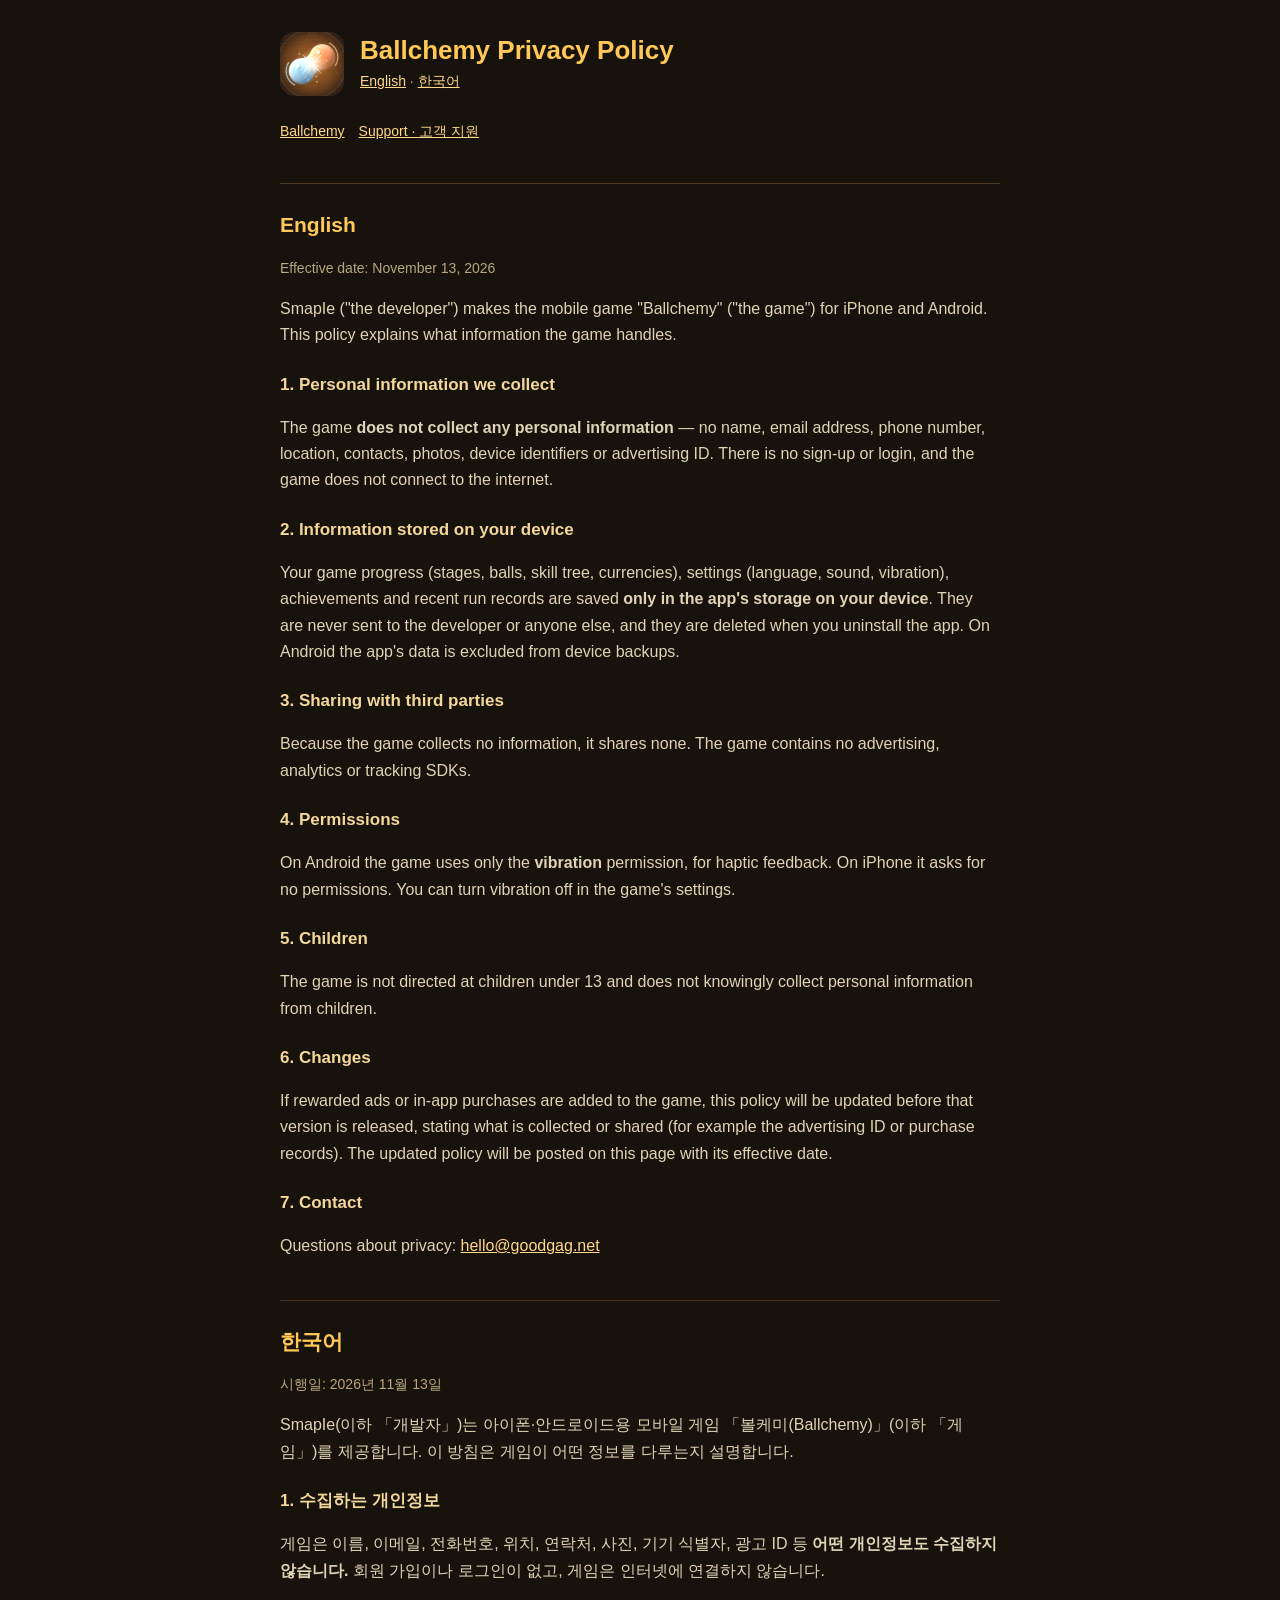
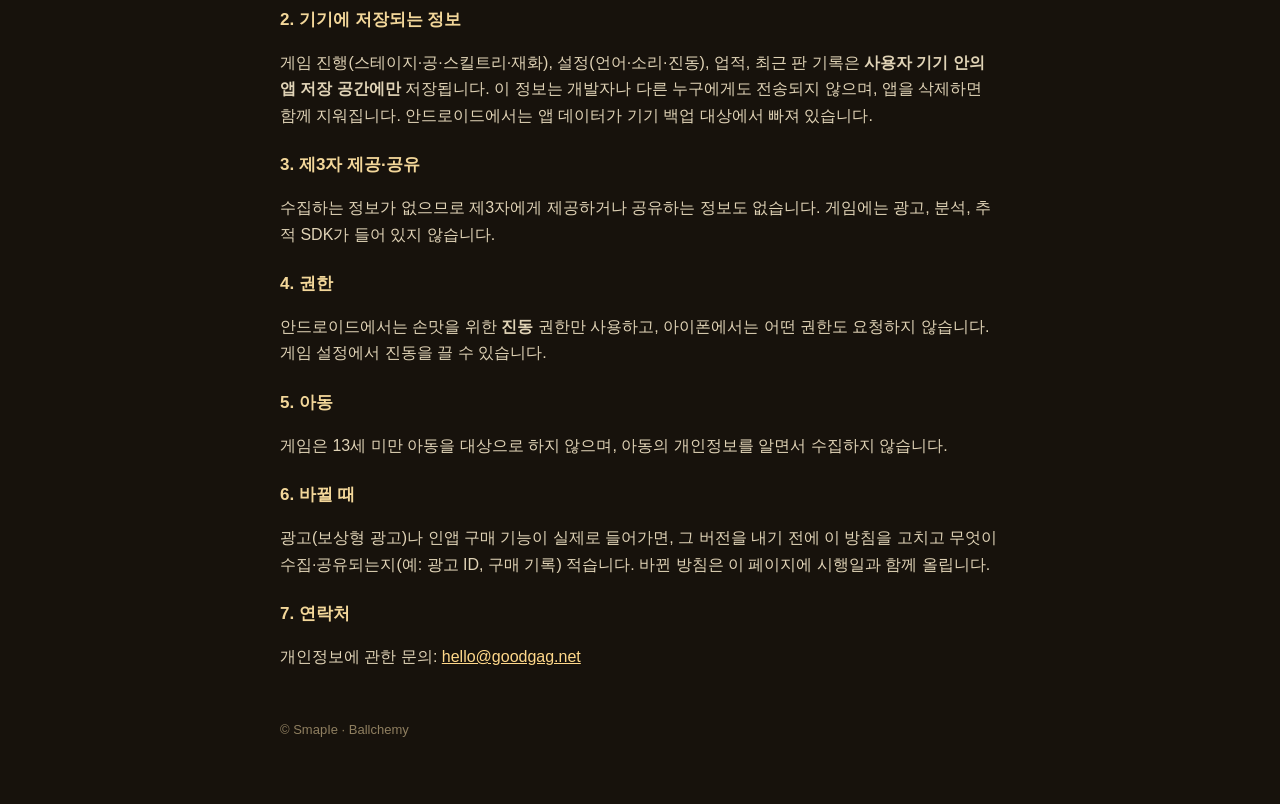
==== privacy/index.html @ ad7f4929 "feat: Ballchemy site — privacy policy and support pages (en, ko) Co-Authored-By: Claude Opus 5.5 <no" ====
<!doctype html>
<html lang="en">
<head>
<meta charset="utf-8">
<meta name="viewport" content="width=device-width,initial-scale=1">
<title>Ballchemy — Privacy Policy · 개인정보처리방침</title>
<link rel="icon" href="/icon.png">
<link rel="stylesheet" href="/style.css">
</head>
<body>
<main>
  <header>
    <img src="/icon.png" alt="">
    <div>
      <h1>Ballchemy Privacy Policy</h1>
      <p class="lang"><a href="#en">English</a> · <a href="#ko">한국어</a></p>
    </div>
  </header>
  <nav><a href="/">Ballchemy</a><a href="/support/">Support · 고객 지원</a></nav>

  <section id="en" lang="en">
    <h2>English</h2>
    <p class="date">Effective date: November 13, 2026</p>
    <p>SmapIe ("the developer") makes the mobile game "Ballchemy" ("the game") for iPhone and Android. This policy explains what information the game handles.</p>

    <h3>1. Personal information we collect</h3>
    <p>The game <strong>does not collect any personal information</strong> — no name, email address, phone number, location, contacts, photos, device identifiers or advertising ID. There is no sign-up or login, and the game does not connect to the internet.</p>

    <h3>2. Information stored on your device</h3>
    <p>Your game progress (stages, balls, skill tree, currencies), settings (language, sound, vibration), achievements and recent run records are saved <strong>only in the app's storage on your device</strong>. They are never sent to the developer or anyone else, and they are deleted when you uninstall the app. On Android the app's data is excluded from device backups.</p>

    <h3>3. Sharing with third parties</h3>
    <p>Because the game collects no information, it shares none. The game contains no advertising, analytics or tracking SDKs.</p>

    <h3>4. Permissions</h3>
    <p>On Android the game uses only the <strong>vibration</strong> permission, for haptic feedback. On iPhone it asks for no permissions. You can turn vibration off in the game's settings.</p>

    <h3>5. Children</h3>
    <p>The game is not directed at children under 13 and does not knowingly collect personal information from children.</p>

    <h3>6. Changes</h3>
    <p>If rewarded ads or in-app purchases are added to the game, this policy will be updated before that version is released, stating what is collected or shared (for example the advertising ID or purchase records). The updated policy will be posted on this page with its effective date.</p>

    <h3>7. Contact</h3>
    <p>Questions about privacy: <a href="mailto:hello@goodgag.net">hello@goodgag.net</a></p>
  </section>

  <section id="ko" lang="ko">
    <h2>한국어</h2>
    <p class="date">시행일: 2026년 11월 13일</p>
    <p>SmapIe(이하 「개발자」)는 아이폰·안드로이드용 모바일 게임 「볼케미(Ballchemy)」(이하 「게임」)를 제공합니다. 이 방침은 게임이 어떤 정보를 다루는지 설명합니다.</p>

    <h3>1. 수집하는 개인정보</h3>
    <p>게임은 이름, 이메일, 전화번호, 위치, 연락처, 사진, 기기 식별자, 광고 ID 등 <strong>어떤 개인정보도 수집하지 않습니다.</strong> 회원 가입이나 로그인이 없고, 게임은 인터넷에 연결하지 않습니다.</p>

    <h3>2. 기기에 저장되는 정보</h3>
    <p>게임 진행(스테이지·공·스킬트리·재화), 설정(언어·소리·진동), 업적, 최근 판 기록은 <strong>사용자 기기 안의 앱 저장 공간에만</strong> 저장됩니다. 이 정보는 개발자나 다른 누구에게도 전송되지 않으며, 앱을 삭제하면 함께 지워집니다. 안드로이드에서는 앱 데이터가 기기 백업 대상에서 빠져 있습니다.</p>

    <h3>3. 제3자 제공·공유</h3>
    <p>수집하는 정보가 없으므로 제3자에게 제공하거나 공유하는 정보도 없습니다. 게임에는 광고, 분석, 추적 SDK가 들어 있지 않습니다.</p>

    <h3>4. 권한</h3>
    <p>안드로이드에서는 손맛을 위한 <strong>진동</strong> 권한만 사용하고, 아이폰에서는 어떤 권한도 요청하지 않습니다. 게임 설정에서 진동을 끌 수 있습니다.</p>

    <h3>5. 아동</h3>
    <p>게임은 13세 미만 아동을 대상으로 하지 않으며, 아동의 개인정보를 알면서 수집하지 않습니다.</p>

    <h3>6. 바뀔 때</h3>
    <p>광고(보상형 광고)나 인앱 구매 기능이 실제로 들어가면, 그 버전을 내기 전에 이 방침을 고치고 무엇이 수집·공유되는지(예: 광고 ID, 구매 기록) 적습니다. 바뀐 방침은 이 페이지에 시행일과 함께 올립니다.</p>

    <h3>7. 연락처</h3>
    <p>개인정보에 관한 문의: <a href="mailto:hello@goodgag.net">hello@goodgag.net</a></p>
  </section>

  <footer>© SmapIe · Ballchemy</footer>
</main>
</body>
</html>
---- style.css ----
:root { color-scheme: dark; }
* { box-sizing: border-box; }
body {
  margin: 0;
  background: #17120c;
  color: #eadfc8;
  font: 16px/1.65 -apple-system, BlinkMacSystemFont, "Segoe UI", "Apple SD Gothic Neo", "Noto Sans KR", "Noto Sans JP", sans-serif;
}
main { max-width: 760px; margin: 0 auto; padding: 32px 20px 64px; }
header { display: flex; align-items: center; gap: 16px; margin-bottom: 24px; }
header img { width: 64px; height: 64px; border-radius: 14px; }
h1 { color: #ffc857; font-size: 26px; margin: 0; line-height: 1.2; }
h2 { color: #ffc857; font-size: 21px; margin: 40px 0 6px; border-top: 1px solid #4a3920; padding-top: 24px; }
h3 { color: #f3d79a; font-size: 17px; margin: 22px 0 4px; }
p, li { color: #e0d3b6; }
a { color: #ffd88a; }
nav { font-size: 14px; color: #b9a67f; }
nav a { margin-right: 14px; }
.lang { font-size: 14px; margin: 4px 0 0; color: #b9a67f; }
.date { color: #b9a67f; font-size: 14px; }
footer { margin-top: 48px; font-size: 13px; color: #8f7f60; }
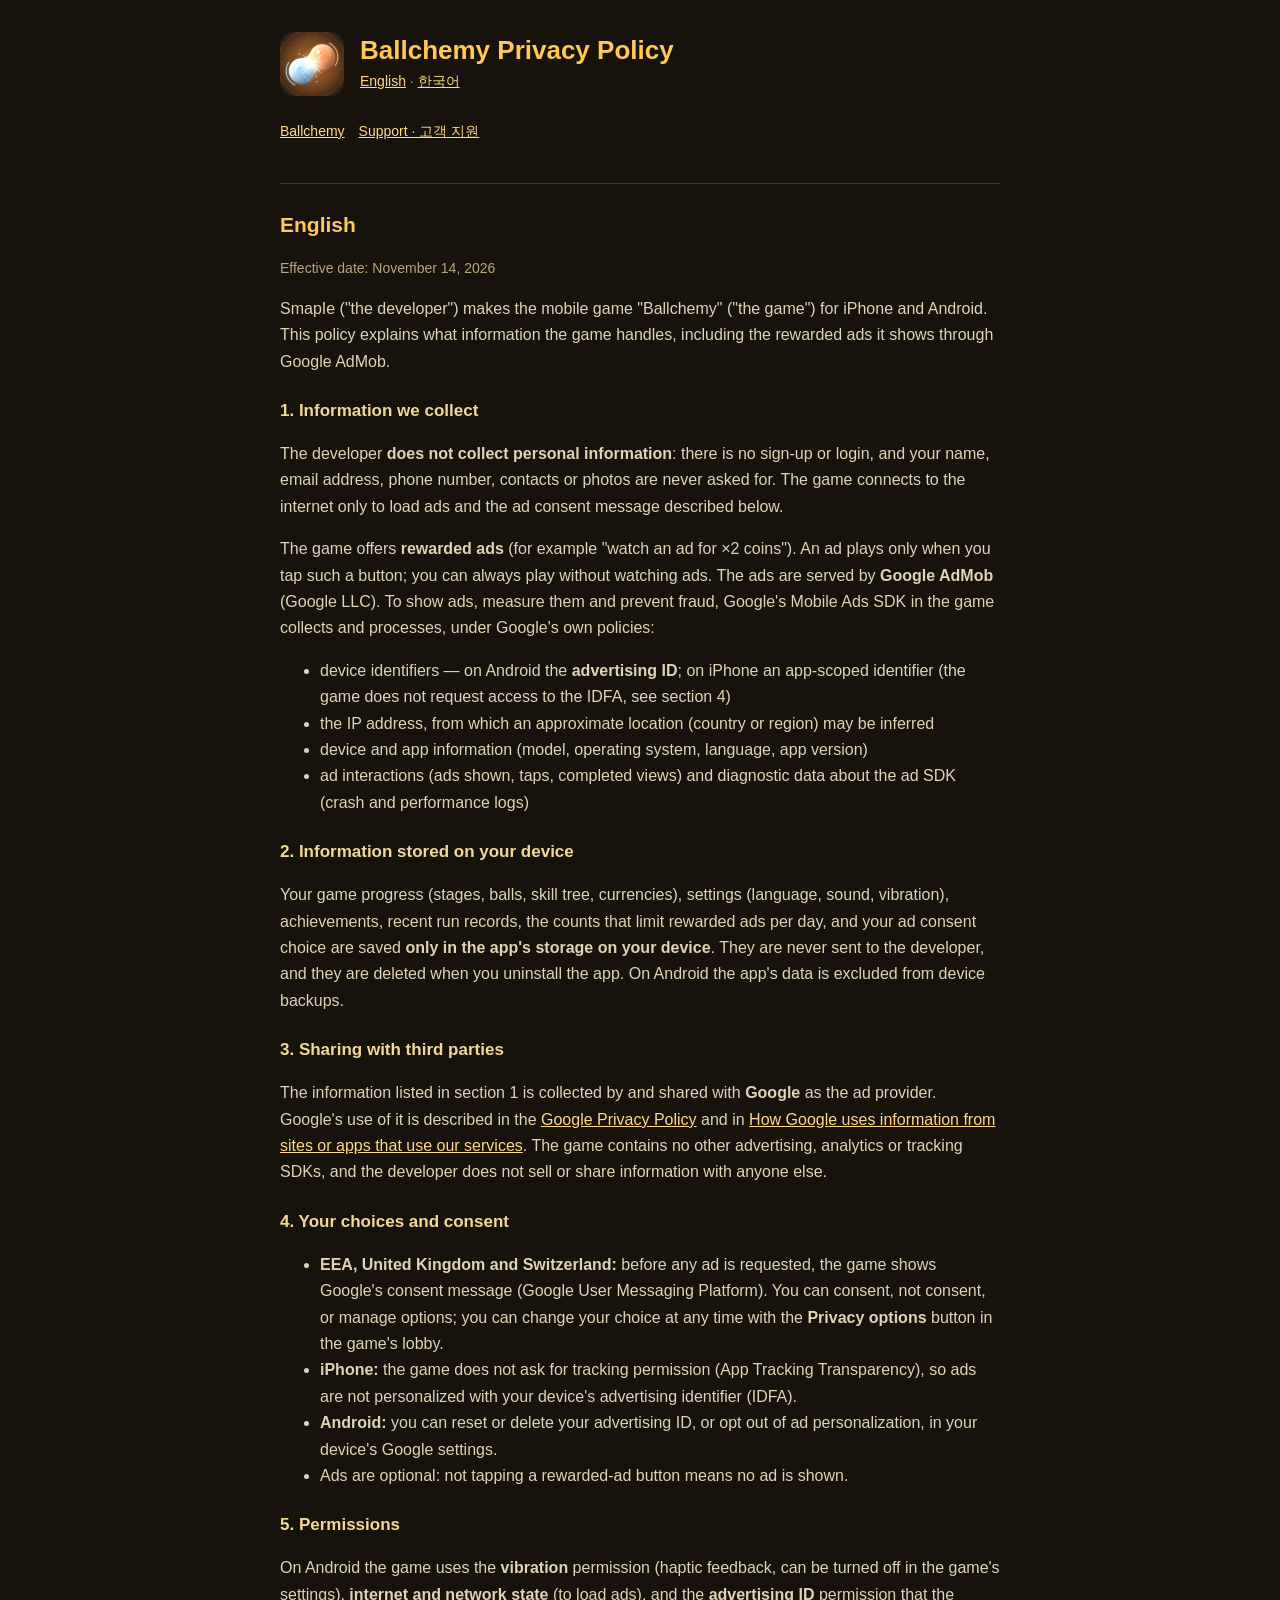
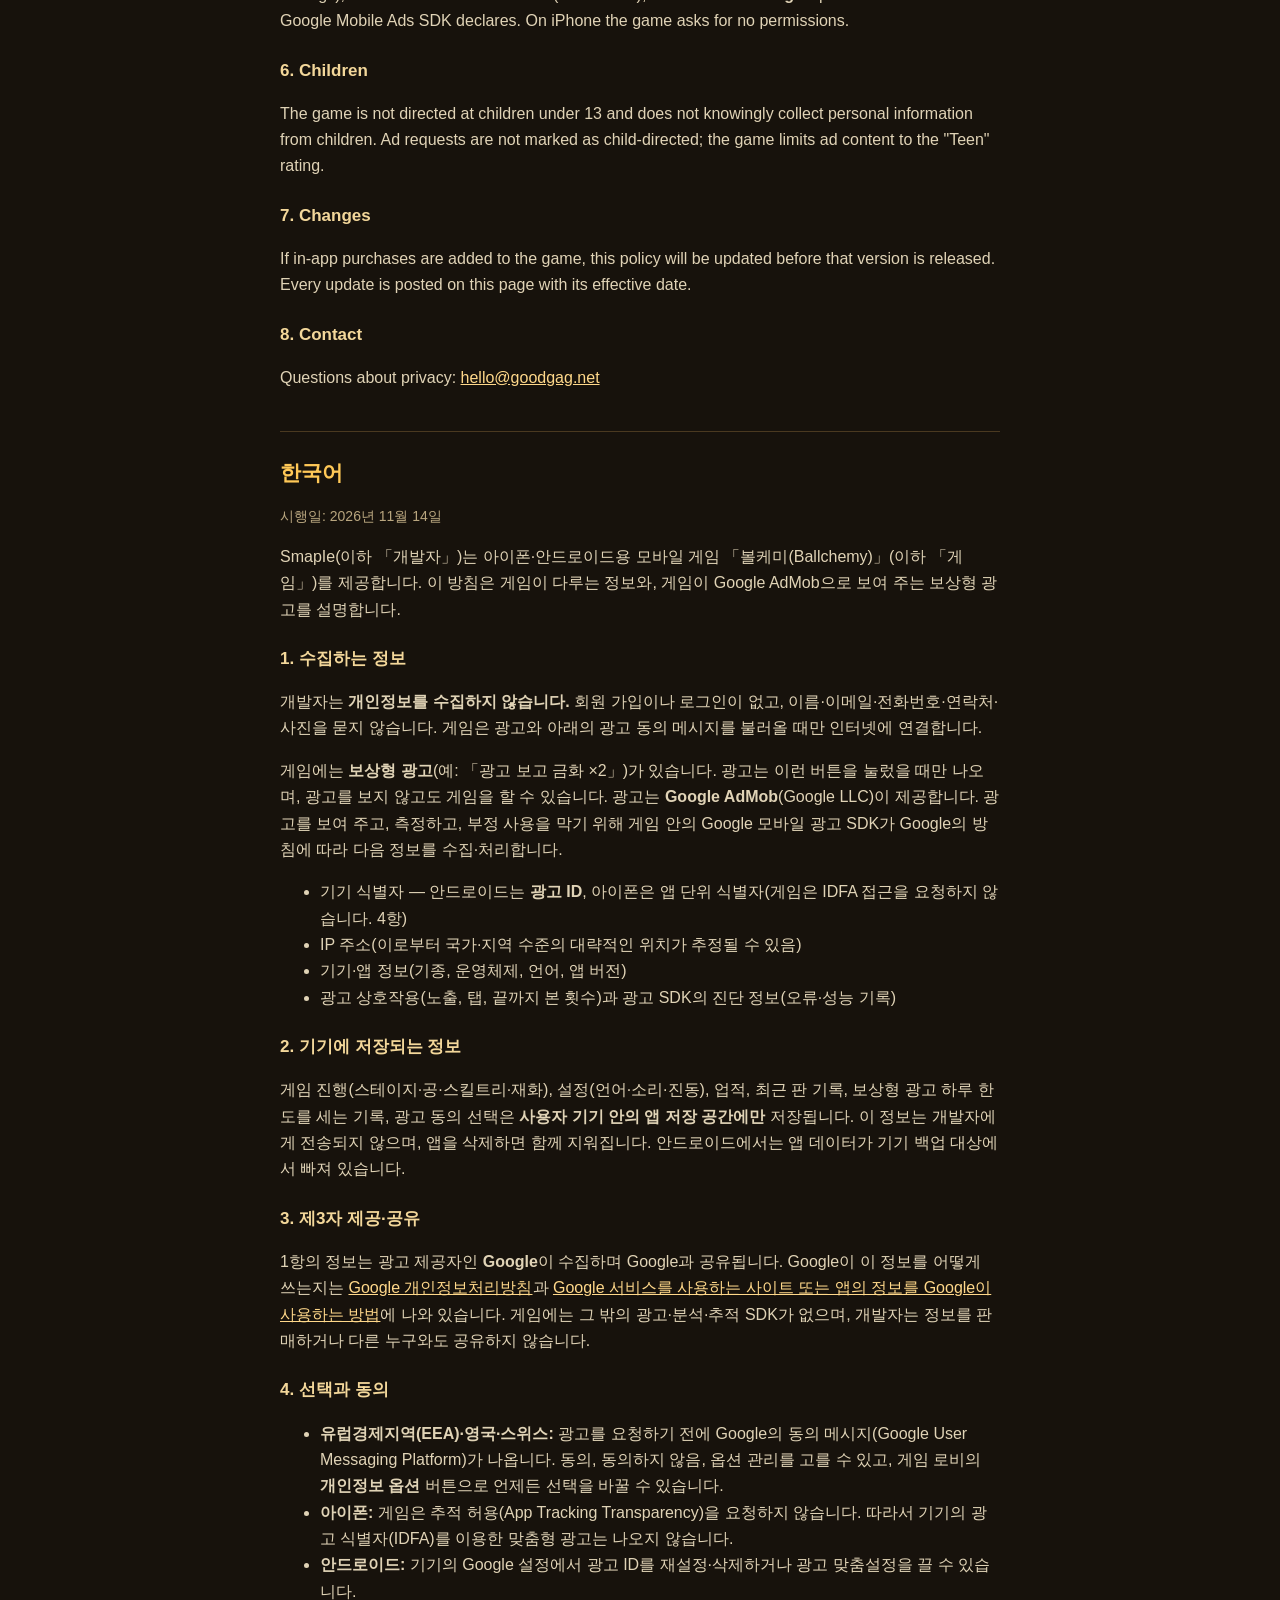
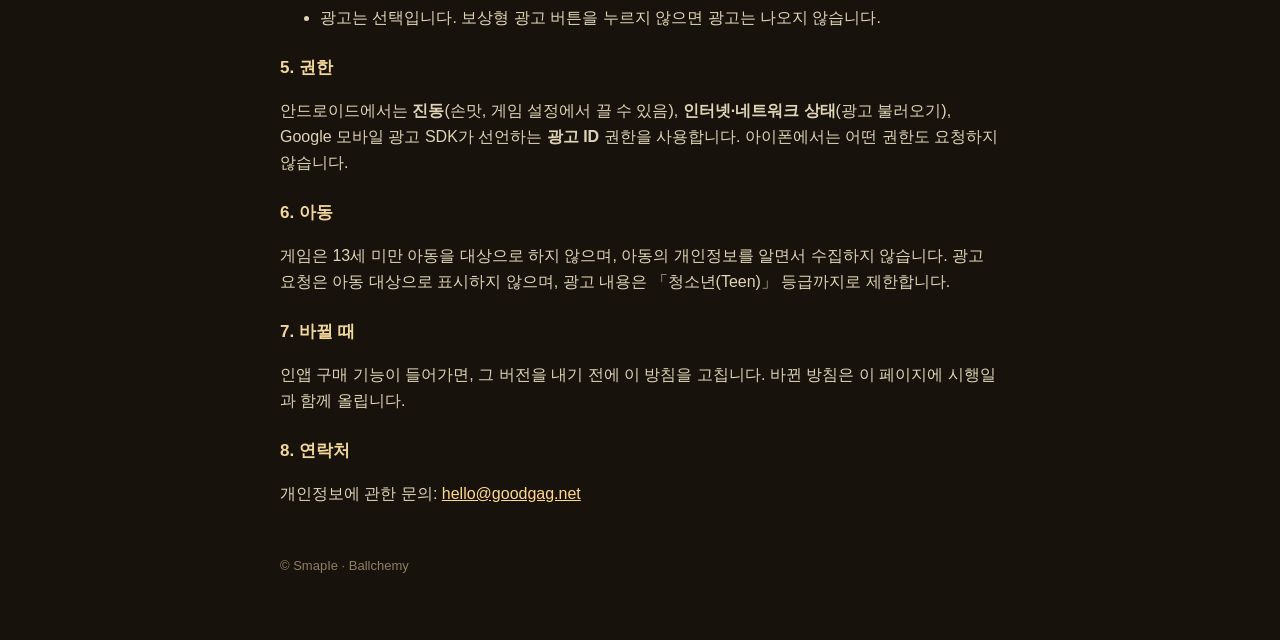
==== commit 5de2a4e2: "docs(privacy): rewarded ads through Google AdMob — data Google processes, EEA/UK/CH consent, no ATT " ====
--- a/privacy/index.html
+++ b/privacy/index.html
@@ -20,55 +20,85 @@
 
   <section id="en" lang="en">
     <h2>English</h2>
-    <p class="date">Effective date: November 13, 2026</p>
-    <p>SmapIe ("the developer") makes the mobile game "Ballchemy" ("the game") for iPhone and Android. This policy explains what information the game handles.</p>
+    <p class="date">Effective date: November 14, 2026</p>
+    <p>SmapIe ("the developer") makes the mobile game "Ballchemy" ("the game") for iPhone and Android. This policy explains what information the game handles, including the rewarded ads it shows through Google AdMob.</p>
 
-    <h3>1. Personal information we collect</h3>
-    <p>The game <strong>does not collect any personal information</strong> — no name, email address, phone number, location, contacts, photos, device identifiers or advertising ID. There is no sign-up or login, and the game does not connect to the internet.</p>
+    <h3>1. Information we collect</h3>
+    <p>The developer <strong>does not collect personal information</strong>: there is no sign-up or login, and your name, email address, phone number, contacts or photos are never asked for. The game connects to the internet only to load ads and the ad consent message described below.</p>
+    <p>The game offers <strong>rewarded ads</strong> (for example "watch an ad for ×2 coins"). An ad plays only when you tap such a button; you can always play without watching ads. The ads are served by <strong>Google AdMob</strong> (Google LLC). To show ads, measure them and prevent fraud, Google's Mobile Ads SDK in the game collects and processes, under Google's own policies:</p>
+    <ul>
+      <li>device identifiers — on Android the <strong>advertising ID</strong>; on iPhone an app-scoped identifier (the game does not request access to the IDFA, see section 4)</li>
+      <li>the IP address, from which an approximate location (country or region) may be inferred</li>
+      <li>device and app information (model, operating system, language, app version)</li>
+      <li>ad interactions (ads shown, taps, completed views) and diagnostic data about the ad SDK (crash and performance logs)</li>
+    </ul>
 
     <h3>2. Information stored on your device</h3>
-    <p>Your game progress (stages, balls, skill tree, currencies), settings (language, sound, vibration), achievements and recent run records are saved <strong>only in the app's storage on your device</strong>. They are never sent to the developer or anyone else, and they are deleted when you uninstall the app. On Android the app's data is excluded from device backups.</p>
+    <p>Your game progress (stages, balls, skill tree, currencies), settings (language, sound, vibration), achievements, recent run records, the counts that limit rewarded ads per day, and your ad consent choice are saved <strong>only in the app's storage on your device</strong>. They are never sent to the developer, and they are deleted when you uninstall the app. On Android the app's data is excluded from device backups.</p>
 
     <h3>3. Sharing with third parties</h3>
-    <p>Because the game collects no information, it shares none. The game contains no advertising, analytics or tracking SDKs.</p>
+    <p>The information listed in section 1 is collected by and shared with <strong>Google</strong> as the ad provider. Google's use of it is described in the <a href="https://policies.google.com/privacy">Google Privacy Policy</a> and in <a href="https://policies.google.com/technologies/partner-sites">How Google uses information from sites or apps that use our services</a>. The game contains no other advertising, analytics or tracking SDKs, and the developer does not sell or share information with anyone else.</p>
 
-    <h3>4. Permissions</h3>
-    <p>On Android the game uses only the <strong>vibration</strong> permission, for haptic feedback. On iPhone it asks for no permissions. You can turn vibration off in the game's settings.</p>
+    <h3>4. Your choices and consent</h3>
+    <ul>
+      <li><strong>EEA, United Kingdom and Switzerland:</strong> before any ad is requested, the game shows Google's consent message (Google User Messaging Platform). You can consent, not consent, or manage options; you can change your choice at any time with the <strong>Privacy options</strong> button in the game's lobby.</li>
+      <li><strong>iPhone:</strong> the game does not ask for tracking permission (App Tracking Transparency), so ads are not personalized with your device's advertising identifier (IDFA).</li>
+      <li><strong>Android:</strong> you can reset or delete your advertising ID, or opt out of ad personalization, in your device's Google settings.</li>
+      <li>Ads are optional: not tapping a rewarded-ad button means no ad is shown.</li>
+    </ul>
 
-    <h3>5. Children</h3>
-    <p>The game is not directed at children under 13 and does not knowingly collect personal information from children.</p>
+    <h3>5. Permissions</h3>
+    <p>On Android the game uses the <strong>vibration</strong> permission (haptic feedback, can be turned off in the game's settings), <strong>internet and network state</strong> (to load ads), and the <strong>advertising ID</strong> permission that the Google Mobile Ads SDK declares. On iPhone the game asks for no permissions.</p>
 
-    <h3>6. Changes</h3>
-    <p>If rewarded ads or in-app purchases are added to the game, this policy will be updated before that version is released, stating what is collected or shared (for example the advertising ID or purchase records). The updated policy will be posted on this page with its effective date.</p>
+    <h3>6. Children</h3>
+    <p>The game is not directed at children under 13 and does not knowingly collect personal information from children. Ad requests are not marked as child-directed; the game limits ad content to the "Teen" rating.</p>
 
-    <h3>7. Contact</h3>
+    <h3>7. Changes</h3>
+    <p>If in-app purchases are added to the game, this policy will be updated before that version is released. Every update is posted on this page with its effective date.</p>
+
+    <h3>8. Contact</h3>
     <p>Questions about privacy: <a href="mailto:hello@goodgag.net">hello@goodgag.net</a></p>
   </section>
 
   <section id="ko" lang="ko">
     <h2>한국어</h2>
-    <p class="date">시행일: 2026년 11월 13일</p>
-    <p>SmapIe(이하 「개발자」)는 아이폰·안드로이드용 모바일 게임 「볼케미(Ballchemy)」(이하 「게임」)를 제공합니다. 이 방침은 게임이 어떤 정보를 다루는지 설명합니다.</p>
+    <p class="date">시행일: 2026년 11월 14일</p>
+    <p>SmapIe(이하 「개발자」)는 아이폰·안드로이드용 모바일 게임 「볼케미(Ballchemy)」(이하 「게임」)를 제공합니다. 이 방침은 게임이 다루는 정보와, 게임이 Google AdMob으로 보여 주는 보상형 광고를 설명합니다.</p>
 
-    <h3>1. 수집하는 개인정보</h3>
-    <p>게임은 이름, 이메일, 전화번호, 위치, 연락처, 사진, 기기 식별자, 광고 ID 등 <strong>어떤 개인정보도 수집하지 않습니다.</strong> 회원 가입이나 로그인이 없고, 게임은 인터넷에 연결하지 않습니다.</p>
+    <h3>1. 수집하는 정보</h3>
+    <p>개발자는 <strong>개인정보를 수집하지 않습니다.</strong> 회원 가입이나 로그인이 없고, 이름·이메일·전화번호·연락처·사진을 묻지 않습니다. 게임은 광고와 아래의 광고 동의 메시지를 불러올 때만 인터넷에 연결합니다.</p>
+    <p>게임에는 <strong>보상형 광고</strong>(예: 「광고 보고 금화 ×2」)가 있습니다. 광고는 이런 버튼을 눌렀을 때만 나오며, 광고를 보지 않고도 게임을 할 수 있습니다. 광고는 <strong>Google AdMob</strong>(Google LLC)이 제공합니다. 광고를 보여 주고, 측정하고, 부정 사용을 막기 위해 게임 안의 Google 모바일 광고 SDK가 Google의 방침에 따라 다음 정보를 수집·처리합니다.</p>
+    <ul>
+      <li>기기 식별자 — 안드로이드는 <strong>광고 ID</strong>, 아이폰은 앱 단위 식별자(게임은 IDFA 접근을 요청하지 않습니다. 4항)</li>
+      <li>IP 주소(이로부터 국가·지역 수준의 대략적인 위치가 추정될 수 있음)</li>
+      <li>기기·앱 정보(기종, 운영체제, 언어, 앱 버전)</li>
+      <li>광고 상호작용(노출, 탭, 끝까지 본 횟수)과 광고 SDK의 진단 정보(오류·성능 기록)</li>
+    </ul>
 
     <h3>2. 기기에 저장되는 정보</h3>
-    <p>게임 진행(스테이지·공·스킬트리·재화), 설정(언어·소리·진동), 업적, 최근 판 기록은 <strong>사용자 기기 안의 앱 저장 공간에만</strong> 저장됩니다. 이 정보는 개발자나 다른 누구에게도 전송되지 않으며, 앱을 삭제하면 함께 지워집니다. 안드로이드에서는 앱 데이터가 기기 백업 대상에서 빠져 있습니다.</p>
+    <p>게임 진행(스테이지·공·스킬트리·재화), 설정(언어·소리·진동), 업적, 최근 판 기록, 보상형 광고 하루 한도를 세는 기록, 광고 동의 선택은 <strong>사용자 기기 안의 앱 저장 공간에만</strong> 저장됩니다. 이 정보는 개발자에게 전송되지 않으며, 앱을 삭제하면 함께 지워집니다. 안드로이드에서는 앱 데이터가 기기 백업 대상에서 빠져 있습니다.</p>
 
     <h3>3. 제3자 제공·공유</h3>
-    <p>수집하는 정보가 없으므로 제3자에게 제공하거나 공유하는 정보도 없습니다. 게임에는 광고, 분석, 추적 SDK가 들어 있지 않습니다.</p>
+    <p>1항의 정보는 광고 제공자인 <strong>Google</strong>이 수집하며 Google과 공유됩니다. Google이 이 정보를 어떻게 쓰는지는 <a href="https://policies.google.com/privacy?hl=ko">Google 개인정보처리방침</a>과 <a href="https://policies.google.com/technologies/partner-sites?hl=ko">Google 서비스를 사용하는 사이트 또는 앱의 정보를 Google이 사용하는 방법</a>에 나와 있습니다. 게임에는 그 밖의 광고·분석·추적 SDK가 없으며, 개발자는 정보를 판매하거나 다른 누구와도 공유하지 않습니다.</p>
 
-    <h3>4. 권한</h3>
-    <p>안드로이드에서는 손맛을 위한 <strong>진동</strong> 권한만 사용하고, 아이폰에서는 어떤 권한도 요청하지 않습니다. 게임 설정에서 진동을 끌 수 있습니다.</p>
+    <h3>4. 선택과 동의</h3>
+    <ul>
+      <li><strong>유럽경제지역(EEA)·영국·스위스:</strong> 광고를 요청하기 전에 Google의 동의 메시지(Google User Messaging Platform)가 나옵니다. 동의, 동의하지 않음, 옵션 관리를 고를 수 있고, 게임 로비의 <strong>개인정보 옵션</strong> 버튼으로 언제든 선택을 바꿀 수 있습니다.</li>
+      <li><strong>아이폰:</strong> 게임은 추적 허용(App Tracking Transparency)을 요청하지 않습니다. 따라서 기기의 광고 식별자(IDFA)를 이용한 맞춤형 광고는 나오지 않습니다.</li>
+      <li><strong>안드로이드:</strong> 기기의 Google 설정에서 광고 ID를 재설정·삭제하거나 광고 맞춤설정을 끌 수 있습니다.</li>
+      <li>광고는 선택입니다. 보상형 광고 버튼을 누르지 않으면 광고는 나오지 않습니다.</li>
+    </ul>
 
-    <h3>5. 아동</h3>
-    <p>게임은 13세 미만 아동을 대상으로 하지 않으며, 아동의 개인정보를 알면서 수집하지 않습니다.</p>
+    <h3>5. 권한</h3>
+    <p>안드로이드에서는 <strong>진동</strong>(손맛, 게임 설정에서 끌 수 있음), <strong>인터넷·네트워크 상태</strong>(광고 불러오기), Google 모바일 광고 SDK가 선언하는 <strong>광고 ID</strong> 권한을 사용합니다. 아이폰에서는 어떤 권한도 요청하지 않습니다.</p>
 
-    <h3>6. 바뀔 때</h3>
-    <p>광고(보상형 광고)나 인앱 구매 기능이 실제로 들어가면, 그 버전을 내기 전에 이 방침을 고치고 무엇이 수집·공유되는지(예: 광고 ID, 구매 기록) 적습니다. 바뀐 방침은 이 페이지에 시행일과 함께 올립니다.</p>
+    <h3>6. 아동</h3>
+    <p>게임은 13세 미만 아동을 대상으로 하지 않으며, 아동의 개인정보를 알면서 수집하지 않습니다. 광고 요청은 아동 대상으로 표시하지 않으며, 광고 내용은 「청소년(Teen)」 등급까지로 제한합니다.</p>
 
-    <h3>7. 연락처</h3>
+    <h3>7. 바뀔 때</h3>
+    <p>인앱 구매 기능이 들어가면, 그 버전을 내기 전에 이 방침을 고칩니다. 바뀐 방침은 이 페이지에 시행일과 함께 올립니다.</p>
+
+    <h3>8. 연락처</h3>
     <p>개인정보에 관한 문의: <a href="mailto:hello@goodgag.net">hello@goodgag.net</a></p>
   </section>
 
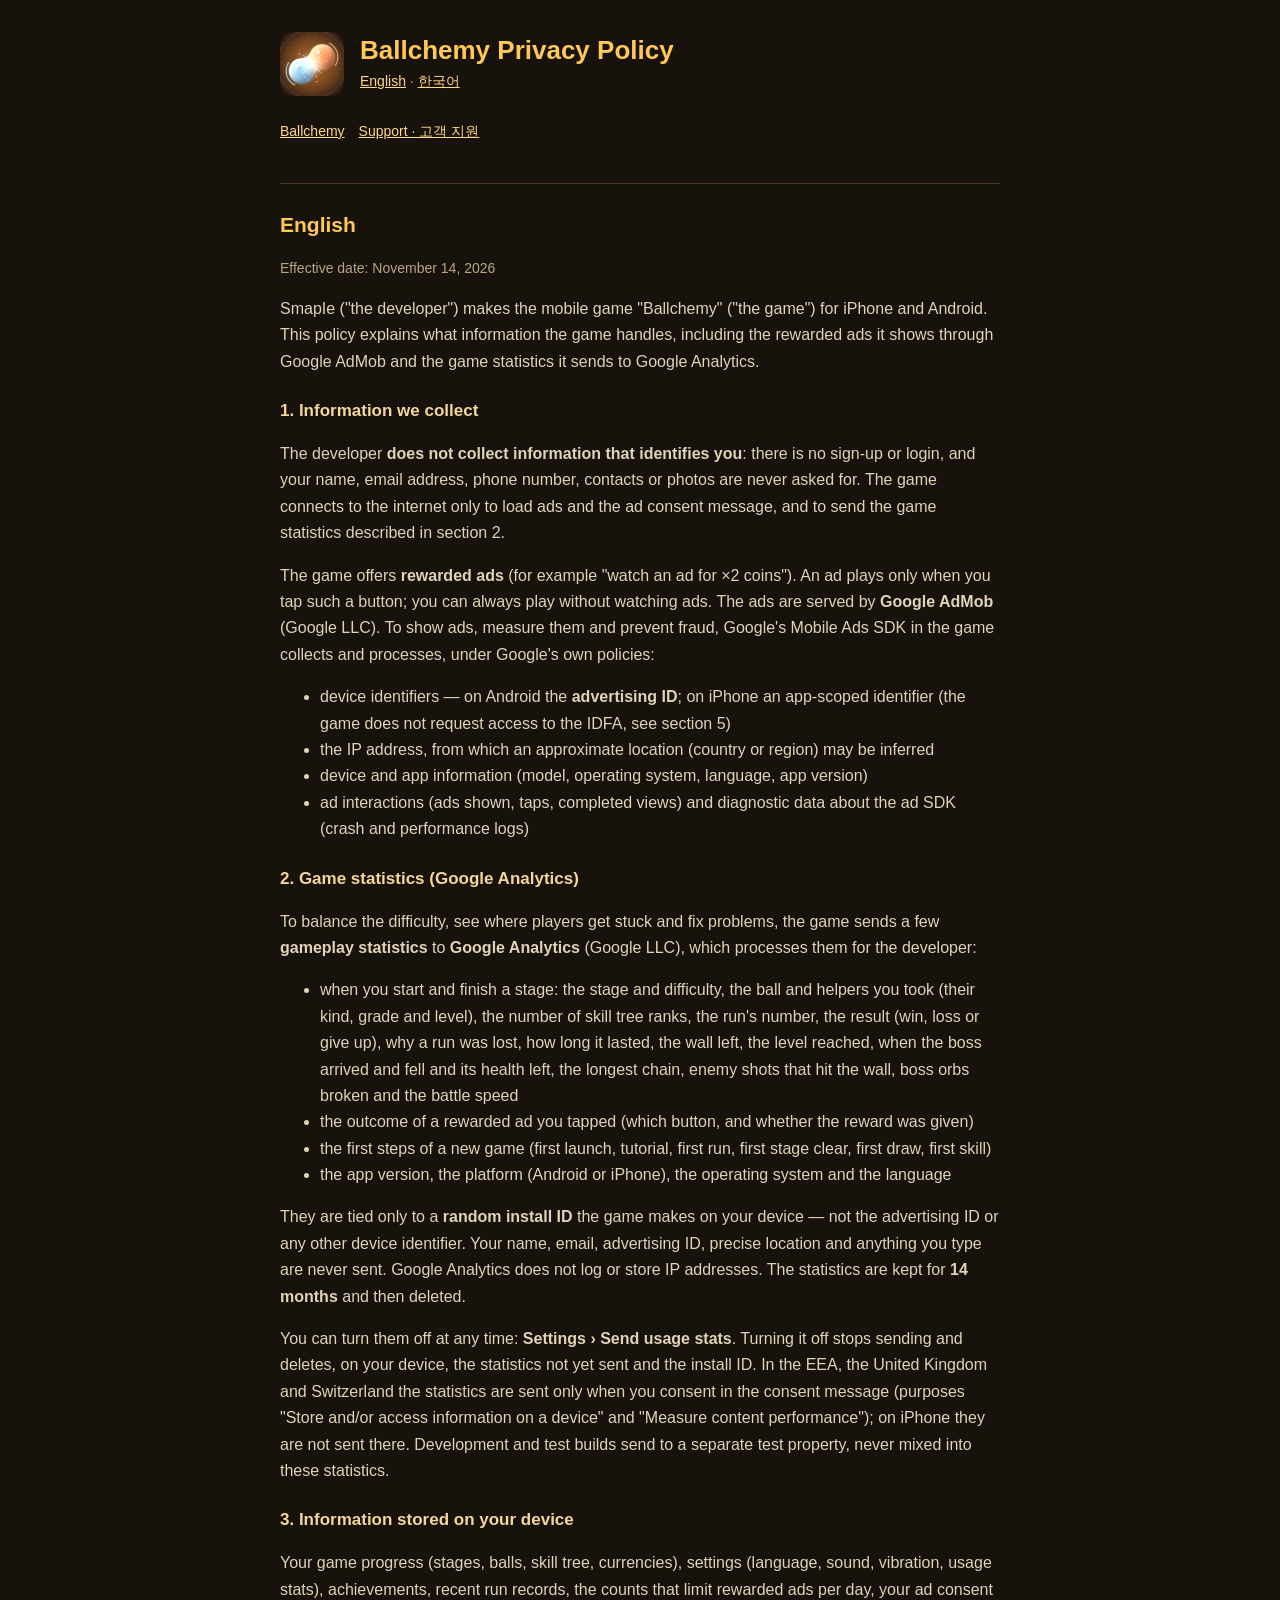
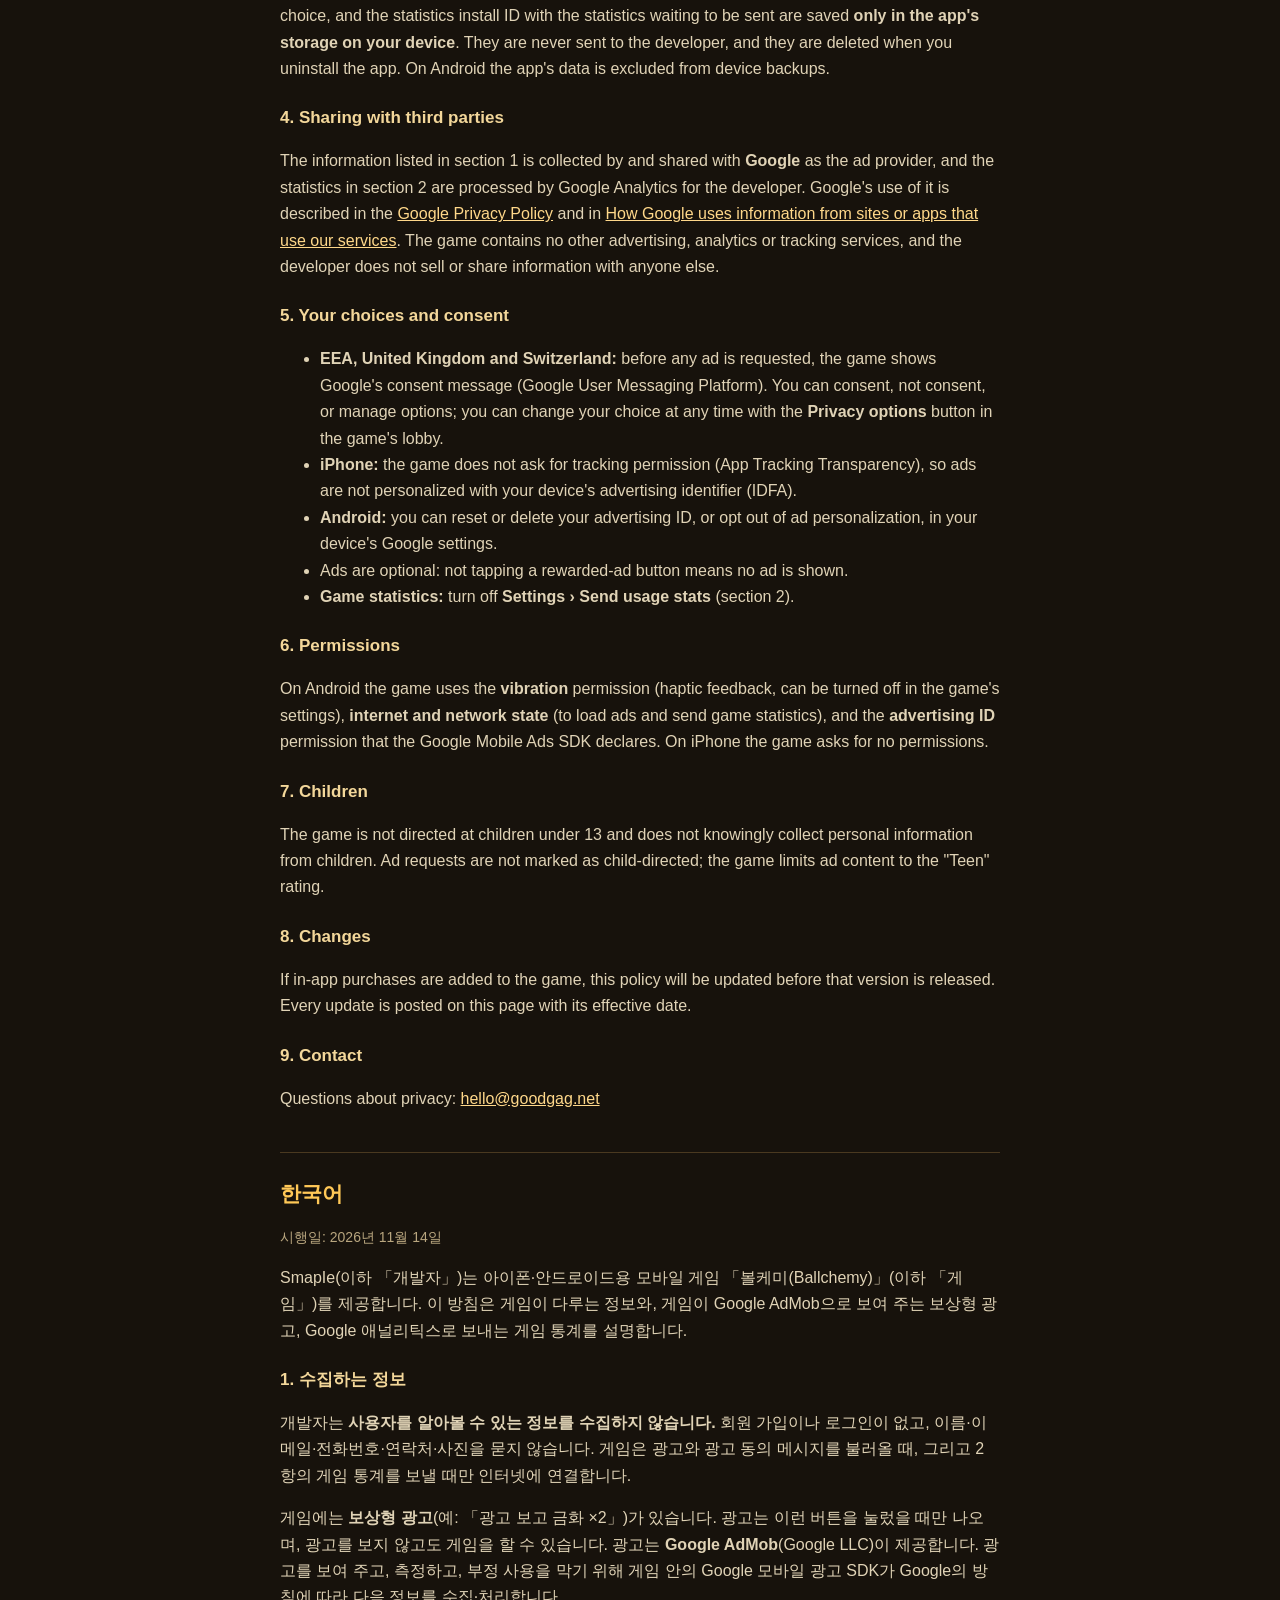
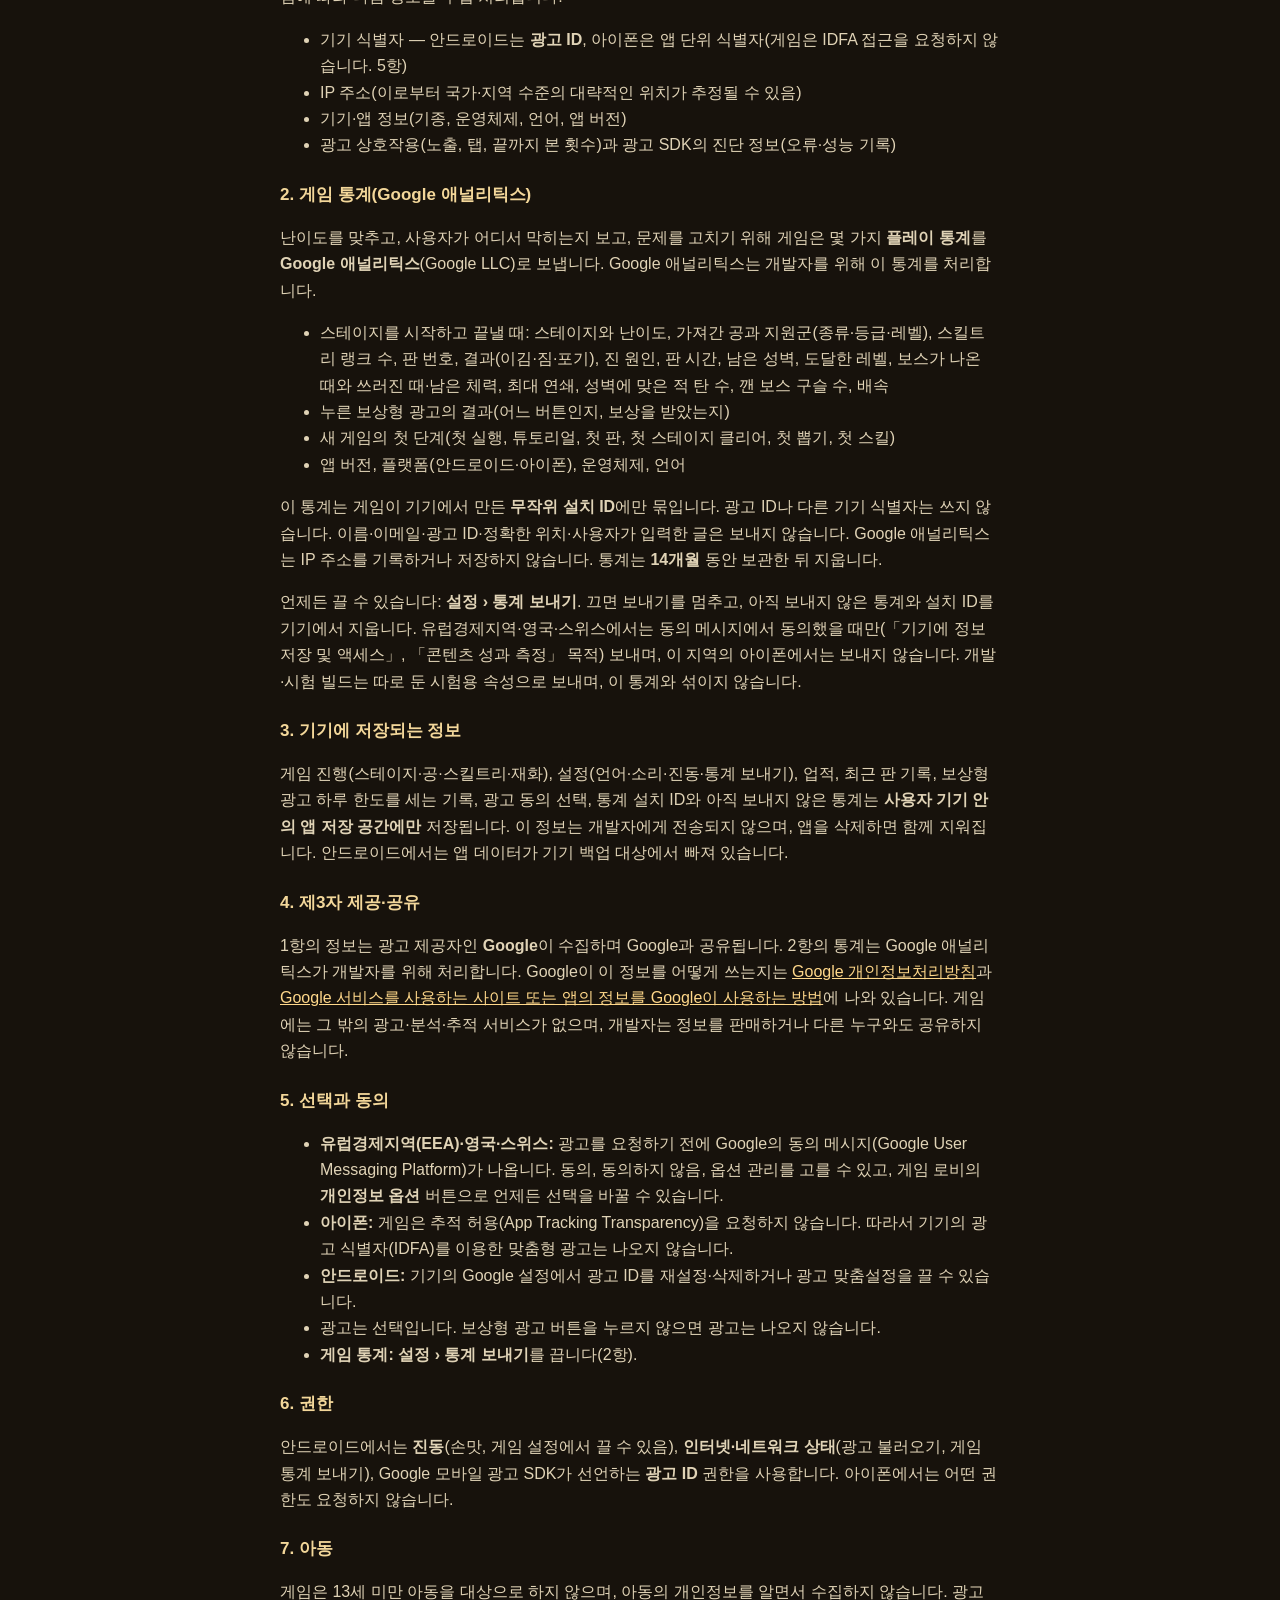
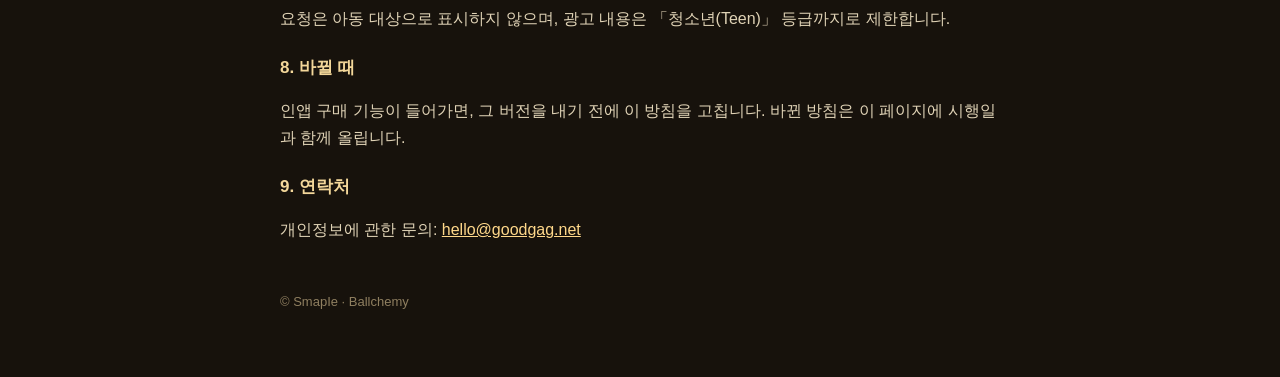
==== commit a01e6e44: "docs(privacy): game statistics through Google Analytics — what is sent, random install ID, 14-month " ====
--- a/privacy/index.html
+++ b/privacy/index.html
@@ -21,84 +21,108 @@
   <section id="en" lang="en">
     <h2>English</h2>
     <p class="date">Effective date: November 14, 2026</p>
-    <p>SmapIe ("the developer") makes the mobile game "Ballchemy" ("the game") for iPhone and Android. This policy explains what information the game handles, including the rewarded ads it shows through Google AdMob.</p>
+    <p>SmapIe ("the developer") makes the mobile game "Ballchemy" ("the game") for iPhone and Android. This policy explains what information the game handles, including the rewarded ads it shows through Google AdMob and the game statistics it sends to Google Analytics.</p>
 
     <h3>1. Information we collect</h3>
-    <p>The developer <strong>does not collect personal information</strong>: there is no sign-up or login, and your name, email address, phone number, contacts or photos are never asked for. The game connects to the internet only to load ads and the ad consent message described below.</p>
+    <p>The developer <strong>does not collect information that identifies you</strong>: there is no sign-up or login, and your name, email address, phone number, contacts or photos are never asked for. The game connects to the internet only to load ads and the ad consent message, and to send the game statistics described in section 2.</p>
     <p>The game offers <strong>rewarded ads</strong> (for example "watch an ad for ×2 coins"). An ad plays only when you tap such a button; you can always play without watching ads. The ads are served by <strong>Google AdMob</strong> (Google LLC). To show ads, measure them and prevent fraud, Google's Mobile Ads SDK in the game collects and processes, under Google's own policies:</p>
     <ul>
-      <li>device identifiers — on Android the <strong>advertising ID</strong>; on iPhone an app-scoped identifier (the game does not request access to the IDFA, see section 4)</li>
+      <li>device identifiers — on Android the <strong>advertising ID</strong>; on iPhone an app-scoped identifier (the game does not request access to the IDFA, see section 5)</li>
       <li>the IP address, from which an approximate location (country or region) may be inferred</li>
       <li>device and app information (model, operating system, language, app version)</li>
       <li>ad interactions (ads shown, taps, completed views) and diagnostic data about the ad SDK (crash and performance logs)</li>
     </ul>
 
-    <h3>2. Information stored on your device</h3>
-    <p>Your game progress (stages, balls, skill tree, currencies), settings (language, sound, vibration), achievements, recent run records, the counts that limit rewarded ads per day, and your ad consent choice are saved <strong>only in the app's storage on your device</strong>. They are never sent to the developer, and they are deleted when you uninstall the app. On Android the app's data is excluded from device backups.</p>
+    <h3>2. Game statistics (Google Analytics)</h3>
+    <p>To balance the difficulty, see where players get stuck and fix problems, the game sends a few <strong>gameplay statistics</strong> to <strong>Google Analytics</strong> (Google LLC), which processes them for the developer:</p>
+    <ul>
+      <li>when you start and finish a stage: the stage and difficulty, the ball and helpers you took (their kind, grade and level), the number of skill tree ranks, the run's number, the result (win, loss or give up), why a run was lost, how long it lasted, the wall left, the level reached, when the boss arrived and fell and its health left, the longest chain, enemy shots that hit the wall, boss orbs broken and the battle speed</li>
+      <li>the outcome of a rewarded ad you tapped (which button, and whether the reward was given)</li>
+      <li>the first steps of a new game (first launch, tutorial, first run, first stage clear, first draw, first skill)</li>
+      <li>the app version, the platform (Android or iPhone), the operating system and the language</li>
+    </ul>
+    <p>They are tied only to a <strong>random install ID</strong> the game makes on your device — not the advertising ID or any other device identifier. Your name, email, advertising ID, precise location and anything you type are never sent. Google Analytics does not log or store IP addresses. The statistics are kept for <strong>14 months</strong> and then deleted.</p>
+    <p>You can turn them off at any time: <strong>Settings › Send usage stats</strong>. Turning it off stops sending and deletes, on your device, the statistics not yet sent and the install ID. In the EEA, the United Kingdom and Switzerland the statistics are sent only when you consent in the consent message (purposes "Store and/or access information on a device" and "Measure content performance"); on iPhone they are not sent there. Development and test builds send to a separate test property, never mixed into these statistics.</p>
 
-    <h3>3. Sharing with third parties</h3>
-    <p>The information listed in section 1 is collected by and shared with <strong>Google</strong> as the ad provider. Google's use of it is described in the <a href="https://policies.google.com/privacy">Google Privacy Policy</a> and in <a href="https://policies.google.com/technologies/partner-sites">How Google uses information from sites or apps that use our services</a>. The game contains no other advertising, analytics or tracking SDKs, and the developer does not sell or share information with anyone else.</p>
+    <h3>3. Information stored on your device</h3>
+    <p>Your game progress (stages, balls, skill tree, currencies), settings (language, sound, vibration, usage stats), achievements, recent run records, the counts that limit rewarded ads per day, your ad consent choice, and the statistics install ID with the statistics waiting to be sent are saved <strong>only in the app's storage on your device</strong>. They are never sent to the developer, and they are deleted when you uninstall the app. On Android the app's data is excluded from device backups.</p>
 
-    <h3>4. Your choices and consent</h3>
+    <h3>4. Sharing with third parties</h3>
+    <p>The information listed in section 1 is collected by and shared with <strong>Google</strong> as the ad provider, and the statistics in section 2 are processed by Google Analytics for the developer. Google's use of it is described in the <a href="https://policies.google.com/privacy">Google Privacy Policy</a> and in <a href="https://policies.google.com/technologies/partner-sites">How Google uses information from sites or apps that use our services</a>. The game contains no other advertising, analytics or tracking services, and the developer does not sell or share information with anyone else.</p>
+
+    <h3>5. Your choices and consent</h3>
     <ul>
       <li><strong>EEA, United Kingdom and Switzerland:</strong> before any ad is requested, the game shows Google's consent message (Google User Messaging Platform). You can consent, not consent, or manage options; you can change your choice at any time with the <strong>Privacy options</strong> button in the game's lobby.</li>
       <li><strong>iPhone:</strong> the game does not ask for tracking permission (App Tracking Transparency), so ads are not personalized with your device's advertising identifier (IDFA).</li>
       <li><strong>Android:</strong> you can reset or delete your advertising ID, or opt out of ad personalization, in your device's Google settings.</li>
       <li>Ads are optional: not tapping a rewarded-ad button means no ad is shown.</li>
+      <li><strong>Game statistics:</strong> turn off <strong>Settings › Send usage stats</strong> (section 2).</li>
     </ul>
 
-    <h3>5. Permissions</h3>
-    <p>On Android the game uses the <strong>vibration</strong> permission (haptic feedback, can be turned off in the game's settings), <strong>internet and network state</strong> (to load ads), and the <strong>advertising ID</strong> permission that the Google Mobile Ads SDK declares. On iPhone the game asks for no permissions.</p>
+    <h3>6. Permissions</h3>
+    <p>On Android the game uses the <strong>vibration</strong> permission (haptic feedback, can be turned off in the game's settings), <strong>internet and network state</strong> (to load ads and send game statistics), and the <strong>advertising ID</strong> permission that the Google Mobile Ads SDK declares. On iPhone the game asks for no permissions.</p>
 
-    <h3>6. Children</h3>
+    <h3>7. Children</h3>
     <p>The game is not directed at children under 13 and does not knowingly collect personal information from children. Ad requests are not marked as child-directed; the game limits ad content to the "Teen" rating.</p>
 
-    <h3>7. Changes</h3>
+    <h3>8. Changes</h3>
     <p>If in-app purchases are added to the game, this policy will be updated before that version is released. Every update is posted on this page with its effective date.</p>
 
-    <h3>8. Contact</h3>
+    <h3>9. Contact</h3>
     <p>Questions about privacy: <a href="mailto:hello@goodgag.net">hello@goodgag.net</a></p>
   </section>
 
   <section id="ko" lang="ko">
     <h2>한국어</h2>
     <p class="date">시행일: 2026년 11월 14일</p>
-    <p>SmapIe(이하 「개발자」)는 아이폰·안드로이드용 모바일 게임 「볼케미(Ballchemy)」(이하 「게임」)를 제공합니다. 이 방침은 게임이 다루는 정보와, 게임이 Google AdMob으로 보여 주는 보상형 광고를 설명합니다.</p>
+    <p>SmapIe(이하 「개발자」)는 아이폰·안드로이드용 모바일 게임 「볼케미(Ballchemy)」(이하 「게임」)를 제공합니다. 이 방침은 게임이 다루는 정보와, 게임이 Google AdMob으로 보여 주는 보상형 광고, Google 애널리틱스로 보내는 게임 통계를 설명합니다.</p>
 
     <h3>1. 수집하는 정보</h3>
-    <p>개발자는 <strong>개인정보를 수집하지 않습니다.</strong> 회원 가입이나 로그인이 없고, 이름·이메일·전화번호·연락처·사진을 묻지 않습니다. 게임은 광고와 아래의 광고 동의 메시지를 불러올 때만 인터넷에 연결합니다.</p>
+    <p>개발자는 <strong>사용자를 알아볼 수 있는 정보를 수집하지 않습니다.</strong> 회원 가입이나 로그인이 없고, 이름·이메일·전화번호·연락처·사진을 묻지 않습니다. 게임은 광고와 광고 동의 메시지를 불러올 때, 그리고 2항의 게임 통계를 보낼 때만 인터넷에 연결합니다.</p>
     <p>게임에는 <strong>보상형 광고</strong>(예: 「광고 보고 금화 ×2」)가 있습니다. 광고는 이런 버튼을 눌렀을 때만 나오며, 광고를 보지 않고도 게임을 할 수 있습니다. 광고는 <strong>Google AdMob</strong>(Google LLC)이 제공합니다. 광고를 보여 주고, 측정하고, 부정 사용을 막기 위해 게임 안의 Google 모바일 광고 SDK가 Google의 방침에 따라 다음 정보를 수집·처리합니다.</p>
     <ul>
-      <li>기기 식별자 — 안드로이드는 <strong>광고 ID</strong>, 아이폰은 앱 단위 식별자(게임은 IDFA 접근을 요청하지 않습니다. 4항)</li>
+      <li>기기 식별자 — 안드로이드는 <strong>광고 ID</strong>, 아이폰은 앱 단위 식별자(게임은 IDFA 접근을 요청하지 않습니다. 5항)</li>
       <li>IP 주소(이로부터 국가·지역 수준의 대략적인 위치가 추정될 수 있음)</li>
       <li>기기·앱 정보(기종, 운영체제, 언어, 앱 버전)</li>
       <li>광고 상호작용(노출, 탭, 끝까지 본 횟수)과 광고 SDK의 진단 정보(오류·성능 기록)</li>
     </ul>
 
-    <h3>2. 기기에 저장되는 정보</h3>
-    <p>게임 진행(스테이지·공·스킬트리·재화), 설정(언어·소리·진동), 업적, 최근 판 기록, 보상형 광고 하루 한도를 세는 기록, 광고 동의 선택은 <strong>사용자 기기 안의 앱 저장 공간에만</strong> 저장됩니다. 이 정보는 개발자에게 전송되지 않으며, 앱을 삭제하면 함께 지워집니다. 안드로이드에서는 앱 데이터가 기기 백업 대상에서 빠져 있습니다.</p>
+    <h3>2. 게임 통계(Google 애널리틱스)</h3>
+    <p>난이도를 맞추고, 사용자가 어디서 막히는지 보고, 문제를 고치기 위해 게임은 몇 가지 <strong>플레이 통계</strong>를 <strong>Google 애널리틱스</strong>(Google LLC)로 보냅니다. Google 애널리틱스는 개발자를 위해 이 통계를 처리합니다.</p>
+    <ul>
+      <li>스테이지를 시작하고 끝낼 때: 스테이지와 난이도, 가져간 공과 지원군(종류·등급·레벨), 스킬트리 랭크 수, 판 번호, 결과(이김·짐·포기), 진 원인, 판 시간, 남은 성벽, 도달한 레벨, 보스가 나온 때와 쓰러진 때·남은 체력, 최대 연쇄, 성벽에 맞은 적 탄 수, 깬 보스 구슬 수, 배속</li>
+      <li>누른 보상형 광고의 결과(어느 버튼인지, 보상을 받았는지)</li>
+      <li>새 게임의 첫 단계(첫 실행, 튜토리얼, 첫 판, 첫 스테이지 클리어, 첫 뽑기, 첫 스킬)</li>
+      <li>앱 버전, 플랫폼(안드로이드·아이폰), 운영체제, 언어</li>
+    </ul>
+    <p>이 통계는 게임이 기기에서 만든 <strong>무작위 설치 ID</strong>에만 묶입니다. 광고 ID나 다른 기기 식별자는 쓰지 않습니다. 이름·이메일·광고 ID·정확한 위치·사용자가 입력한 글은 보내지 않습니다. Google 애널리틱스는 IP 주소를 기록하거나 저장하지 않습니다. 통계는 <strong>14개월</strong> 동안 보관한 뒤 지웁니다.</p>
+    <p>언제든 끌 수 있습니다: <strong>설정 › 통계 보내기</strong>. 끄면 보내기를 멈추고, 아직 보내지 않은 통계와 설치 ID를 기기에서 지웁니다. 유럽경제지역·영국·스위스에서는 동의 메시지에서 동의했을 때만(「기기에 정보 저장 및 액세스」, 「콘텐츠 성과 측정」 목적) 보내며, 이 지역의 아이폰에서는 보내지 않습니다. 개발·시험 빌드는 따로 둔 시험용 속성으로 보내며, 이 통계와 섞이지 않습니다.</p>
 
-    <h3>3. 제3자 제공·공유</h3>
-    <p>1항의 정보는 광고 제공자인 <strong>Google</strong>이 수집하며 Google과 공유됩니다. Google이 이 정보를 어떻게 쓰는지는 <a href="https://policies.google.com/privacy?hl=ko">Google 개인정보처리방침</a>과 <a href="https://policies.google.com/technologies/partner-sites?hl=ko">Google 서비스를 사용하는 사이트 또는 앱의 정보를 Google이 사용하는 방법</a>에 나와 있습니다. 게임에는 그 밖의 광고·분석·추적 SDK가 없으며, 개발자는 정보를 판매하거나 다른 누구와도 공유하지 않습니다.</p>
+    <h3>3. 기기에 저장되는 정보</h3>
+    <p>게임 진행(스테이지·공·스킬트리·재화), 설정(언어·소리·진동·통계 보내기), 업적, 최근 판 기록, 보상형 광고 하루 한도를 세는 기록, 광고 동의 선택, 통계 설치 ID와 아직 보내지 않은 통계는 <strong>사용자 기기 안의 앱 저장 공간에만</strong> 저장됩니다. 이 정보는 개발자에게 전송되지 않으며, 앱을 삭제하면 함께 지워집니다. 안드로이드에서는 앱 데이터가 기기 백업 대상에서 빠져 있습니다.</p>
 
-    <h3>4. 선택과 동의</h3>
+    <h3>4. 제3자 제공·공유</h3>
+    <p>1항의 정보는 광고 제공자인 <strong>Google</strong>이 수집하며 Google과 공유됩니다. 2항의 통계는 Google 애널리틱스가 개발자를 위해 처리합니다. Google이 이 정보를 어떻게 쓰는지는 <a href="https://policies.google.com/privacy?hl=ko">Google 개인정보처리방침</a>과 <a href="https://policies.google.com/technologies/partner-sites?hl=ko">Google 서비스를 사용하는 사이트 또는 앱의 정보를 Google이 사용하는 방법</a>에 나와 있습니다. 게임에는 그 밖의 광고·분석·추적 서비스가 없으며, 개발자는 정보를 판매하거나 다른 누구와도 공유하지 않습니다.</p>
+
+    <h3>5. 선택과 동의</h3>
     <ul>
       <li><strong>유럽경제지역(EEA)·영국·스위스:</strong> 광고를 요청하기 전에 Google의 동의 메시지(Google User Messaging Platform)가 나옵니다. 동의, 동의하지 않음, 옵션 관리를 고를 수 있고, 게임 로비의 <strong>개인정보 옵션</strong> 버튼으로 언제든 선택을 바꿀 수 있습니다.</li>
       <li><strong>아이폰:</strong> 게임은 추적 허용(App Tracking Transparency)을 요청하지 않습니다. 따라서 기기의 광고 식별자(IDFA)를 이용한 맞춤형 광고는 나오지 않습니다.</li>
       <li><strong>안드로이드:</strong> 기기의 Google 설정에서 광고 ID를 재설정·삭제하거나 광고 맞춤설정을 끌 수 있습니다.</li>
       <li>광고는 선택입니다. 보상형 광고 버튼을 누르지 않으면 광고는 나오지 않습니다.</li>
+      <li><strong>게임 통계:</strong> <strong>설정 › 통계 보내기</strong>를 끕니다(2항).</li>
     </ul>
 
-    <h3>5. 권한</h3>
-    <p>안드로이드에서는 <strong>진동</strong>(손맛, 게임 설정에서 끌 수 있음), <strong>인터넷·네트워크 상태</strong>(광고 불러오기), Google 모바일 광고 SDK가 선언하는 <strong>광고 ID</strong> 권한을 사용합니다. 아이폰에서는 어떤 권한도 요청하지 않습니다.</p>
+    <h3>6. 권한</h3>
+    <p>안드로이드에서는 <strong>진동</strong>(손맛, 게임 설정에서 끌 수 있음), <strong>인터넷·네트워크 상태</strong>(광고 불러오기, 게임 통계 보내기), Google 모바일 광고 SDK가 선언하는 <strong>광고 ID</strong> 권한을 사용합니다. 아이폰에서는 어떤 권한도 요청하지 않습니다.</p>
 
-    <h3>6. 아동</h3>
+    <h3>7. 아동</h3>
     <p>게임은 13세 미만 아동을 대상으로 하지 않으며, 아동의 개인정보를 알면서 수집하지 않습니다. 광고 요청은 아동 대상으로 표시하지 않으며, 광고 내용은 「청소년(Teen)」 등급까지로 제한합니다.</p>
 
-    <h3>7. 바뀔 때</h3>
+    <h3>8. 바뀔 때</h3>
     <p>인앱 구매 기능이 들어가면, 그 버전을 내기 전에 이 방침을 고칩니다. 바뀐 방침은 이 페이지에 시행일과 함께 올립니다.</p>
 
-    <h3>8. 연락처</h3>
+    <h3>9. 연락처</h3>
     <p>개인정보에 관한 문의: <a href="mailto:hello@goodgag.net">hello@goodgag.net</a></p>
   </section>
 
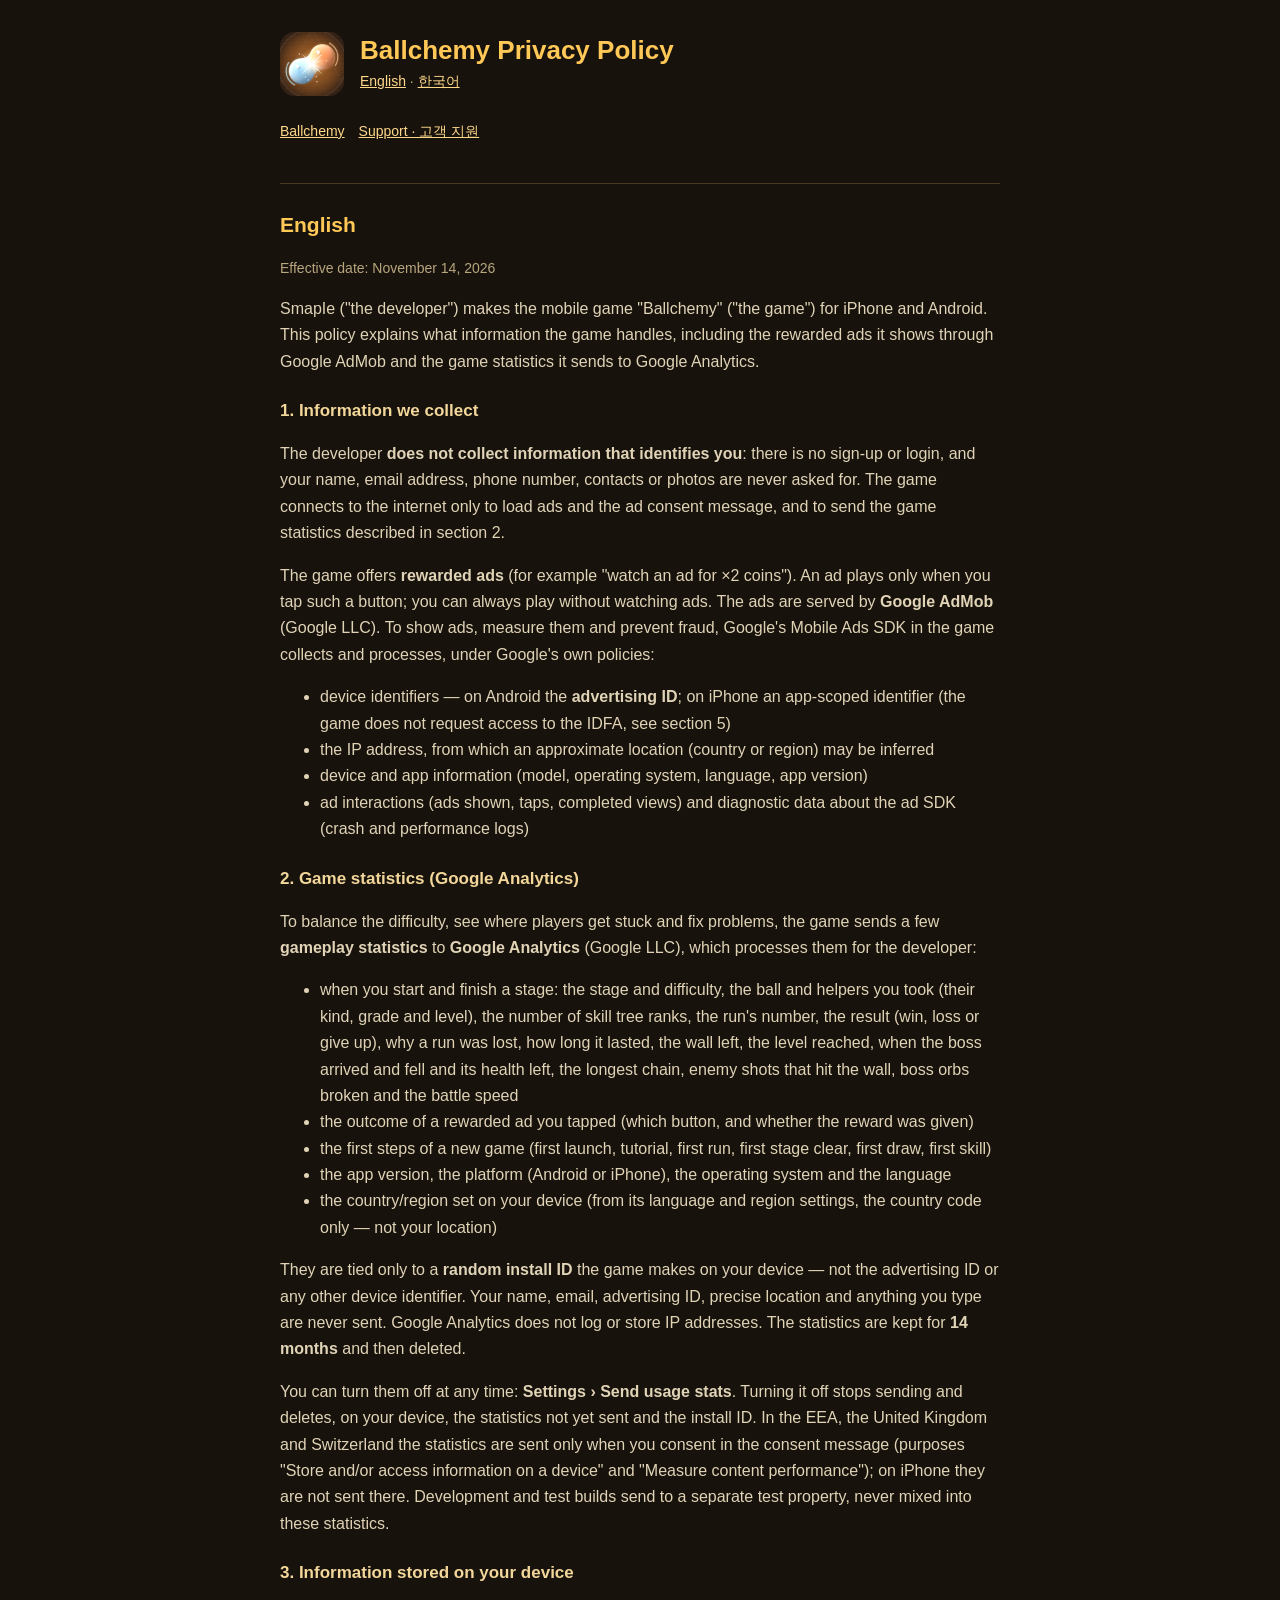
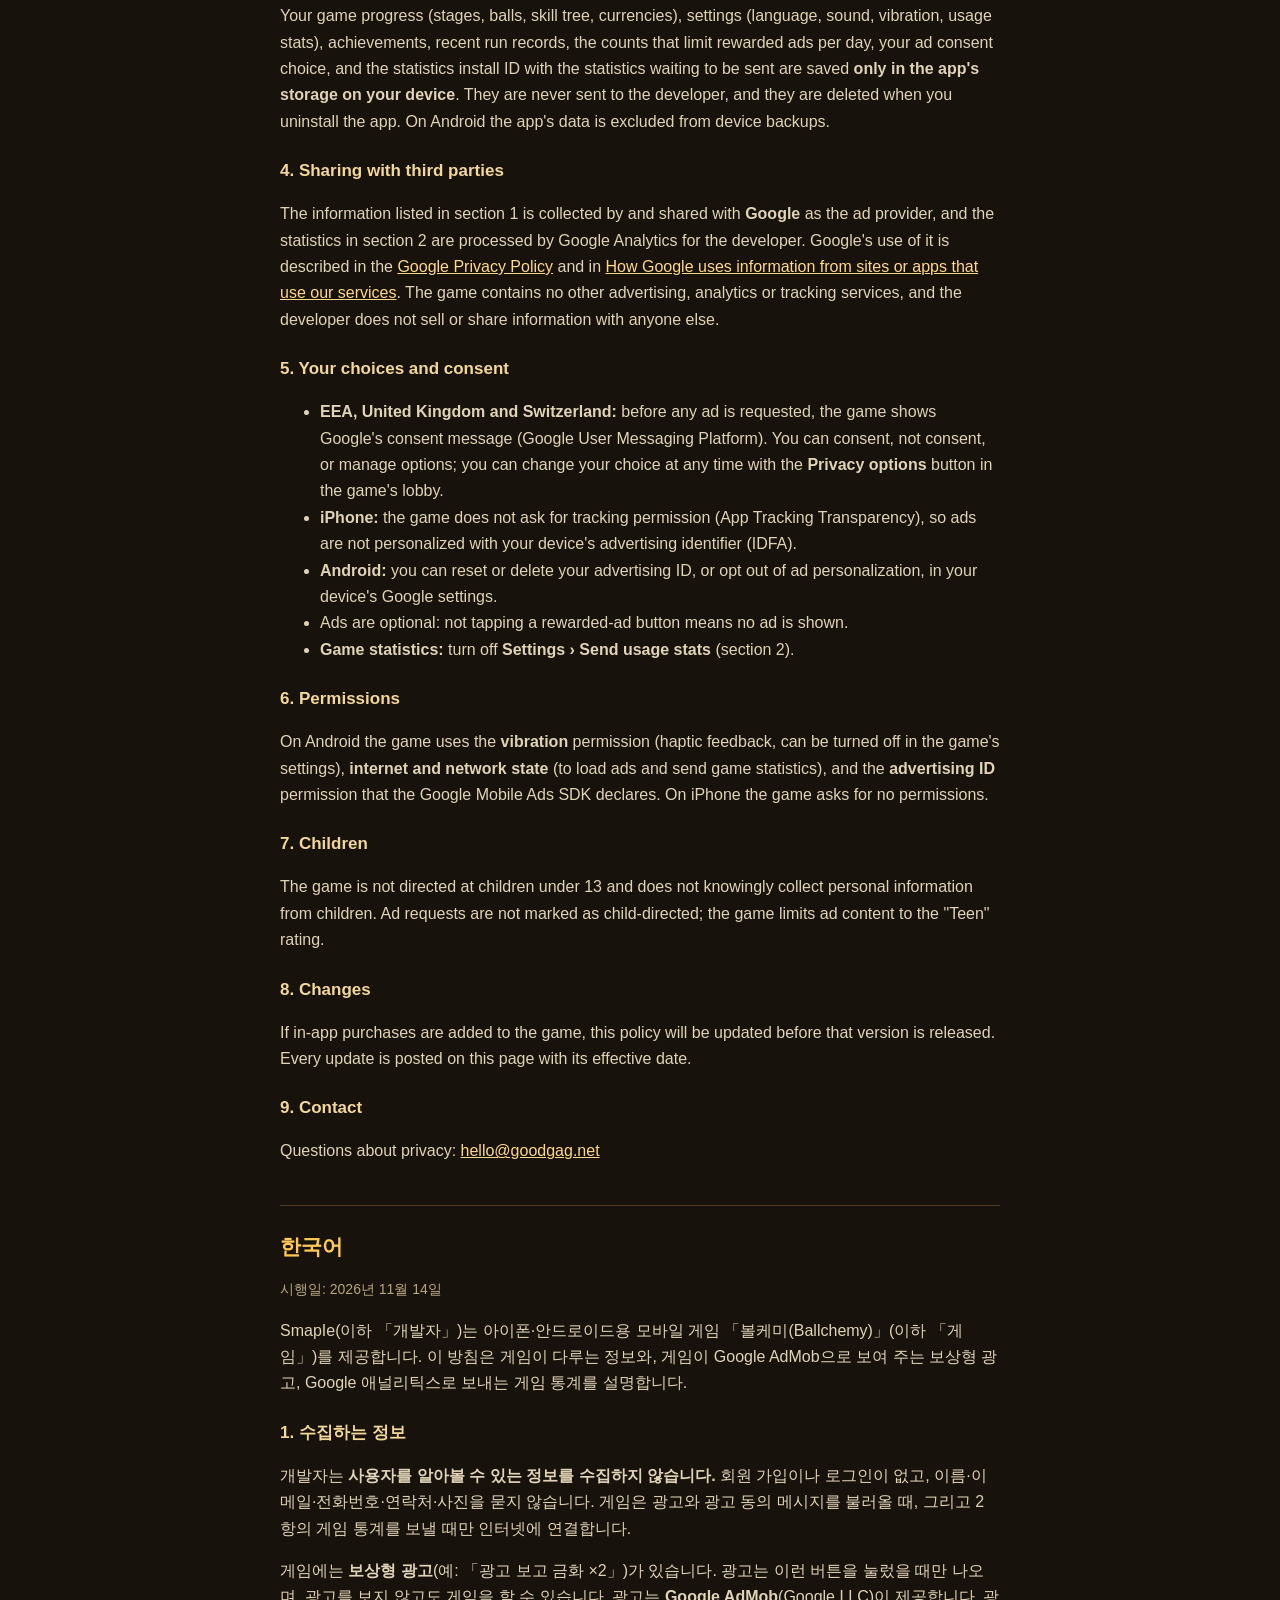
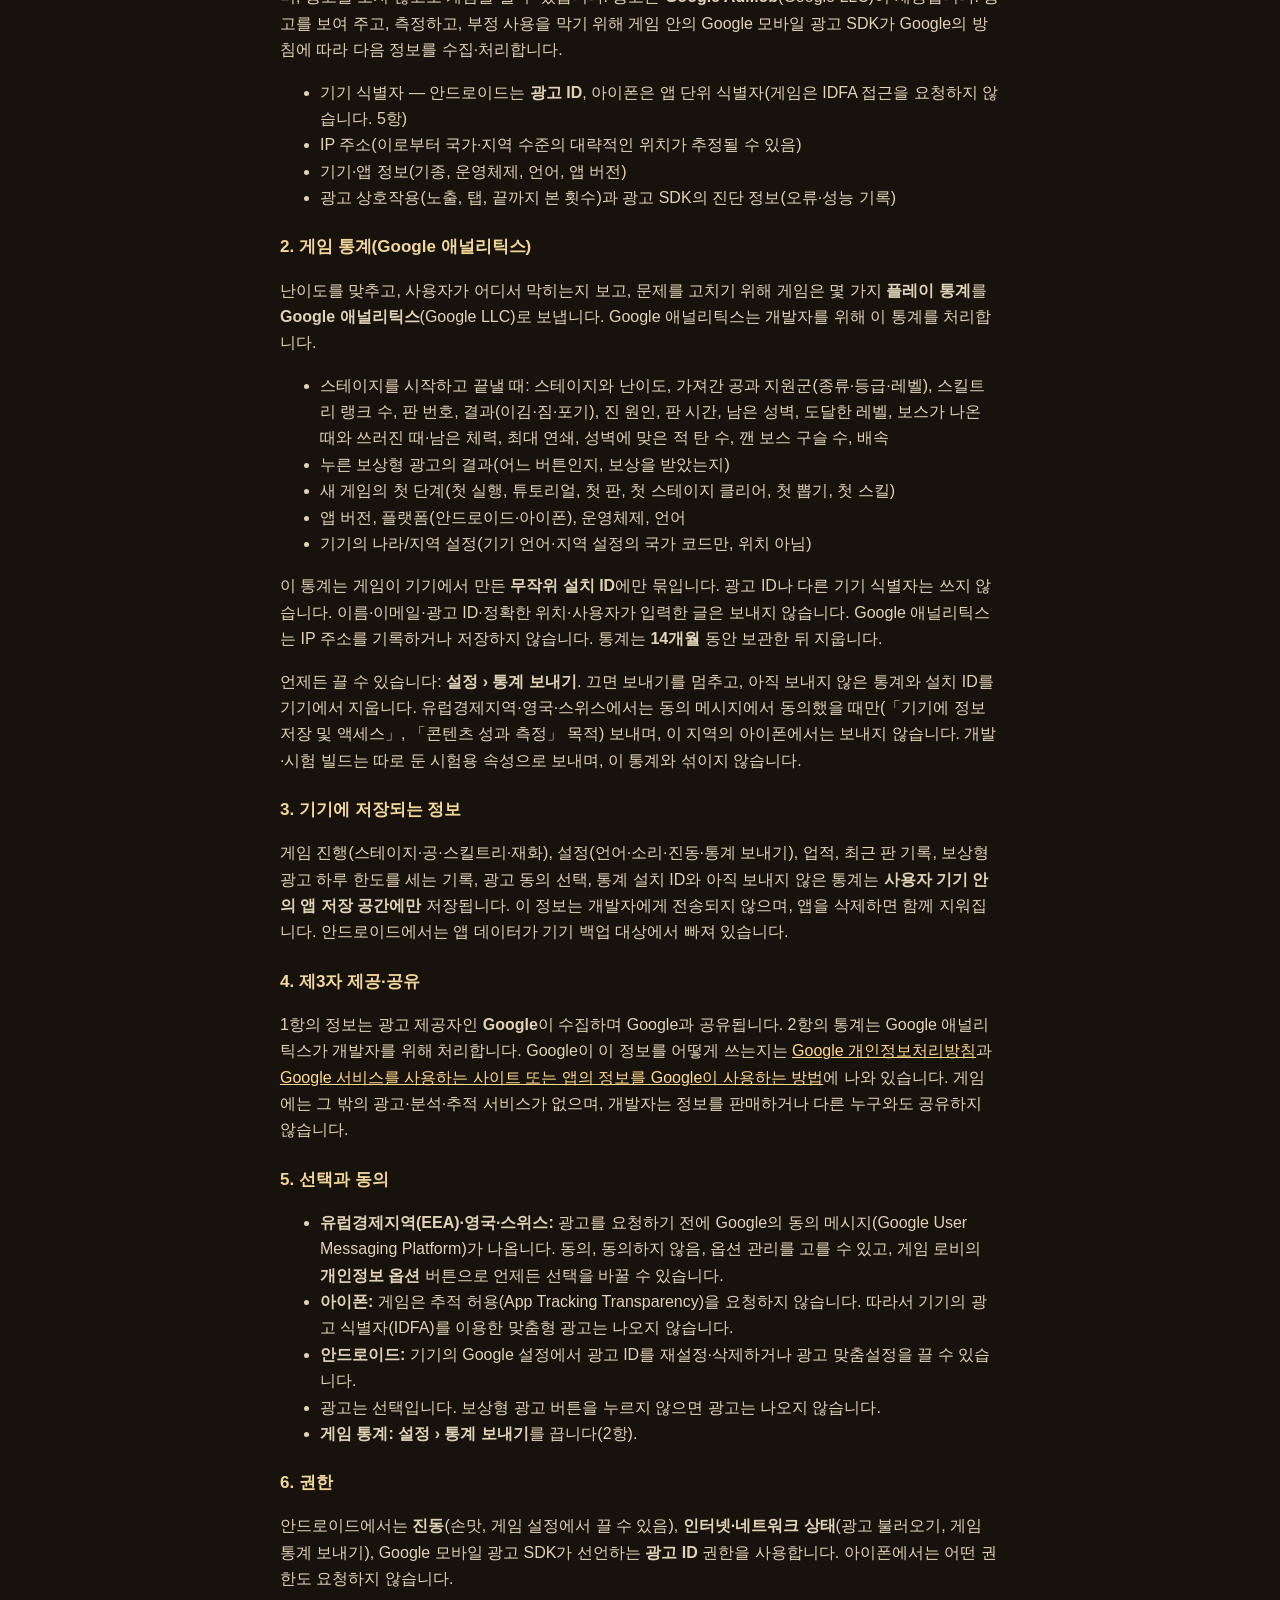
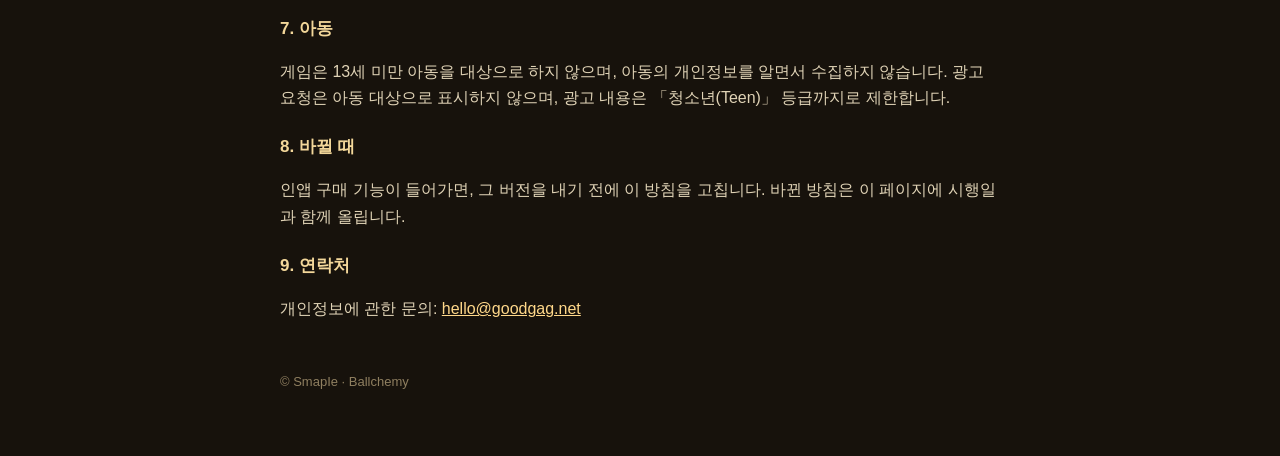
==== commit 1e69b184: "docs(privacy): game statistics also carry the device's country/region setting (the country code only" ====
--- a/privacy/index.html
+++ b/privacy/index.html
@@ -40,6 +40,7 @@
       <li>the outcome of a rewarded ad you tapped (which button, and whether the reward was given)</li>
       <li>the first steps of a new game (first launch, tutorial, first run, first stage clear, first draw, first skill)</li>
       <li>the app version, the platform (Android or iPhone), the operating system and the language</li>
+      <li>the country/region set on your device (from its language and region settings, the country code only — not your location)</li>
     </ul>
     <p>They are tied only to a <strong>random install ID</strong> the game makes on your device — not the advertising ID or any other device identifier. Your name, email, advertising ID, precise location and anything you type are never sent. Google Analytics does not log or store IP addresses. The statistics are kept for <strong>14 months</strong> and then deleted.</p>
     <p>You can turn them off at any time: <strong>Settings › Send usage stats</strong>. Turning it off stops sending and deletes, on your device, the statistics not yet sent and the install ID. In the EEA, the United Kingdom and Switzerland the statistics are sent only when you consent in the consent message (purposes "Store and/or access information on a device" and "Measure content performance"); on iPhone they are not sent there. Development and test builds send to a separate test property, never mixed into these statistics.</p>
@@ -94,6 +95,7 @@
       <li>누른 보상형 광고의 결과(어느 버튼인지, 보상을 받았는지)</li>
       <li>새 게임의 첫 단계(첫 실행, 튜토리얼, 첫 판, 첫 스테이지 클리어, 첫 뽑기, 첫 스킬)</li>
       <li>앱 버전, 플랫폼(안드로이드·아이폰), 운영체제, 언어</li>
+      <li>기기의 나라/지역 설정(기기 언어·지역 설정의 국가 코드만, 위치 아님)</li>
     </ul>
     <p>이 통계는 게임이 기기에서 만든 <strong>무작위 설치 ID</strong>에만 묶입니다. 광고 ID나 다른 기기 식별자는 쓰지 않습니다. 이름·이메일·광고 ID·정확한 위치·사용자가 입력한 글은 보내지 않습니다. Google 애널리틱스는 IP 주소를 기록하거나 저장하지 않습니다. 통계는 <strong>14개월</strong> 동안 보관한 뒤 지웁니다.</p>
     <p>언제든 끌 수 있습니다: <strong>설정 › 통계 보내기</strong>. 끄면 보내기를 멈추고, 아직 보내지 않은 통계와 설치 ID를 기기에서 지웁니다. 유럽경제지역·영국·스위스에서는 동의 메시지에서 동의했을 때만(「기기에 정보 저장 및 액세스」, 「콘텐츠 성과 측정」 목적) 보내며, 이 지역의 아이폰에서는 보내지 않습니다. 개발·시험 빌드는 따로 둔 시험용 속성으로 보내며, 이 통계와 섞이지 않습니다.</p>
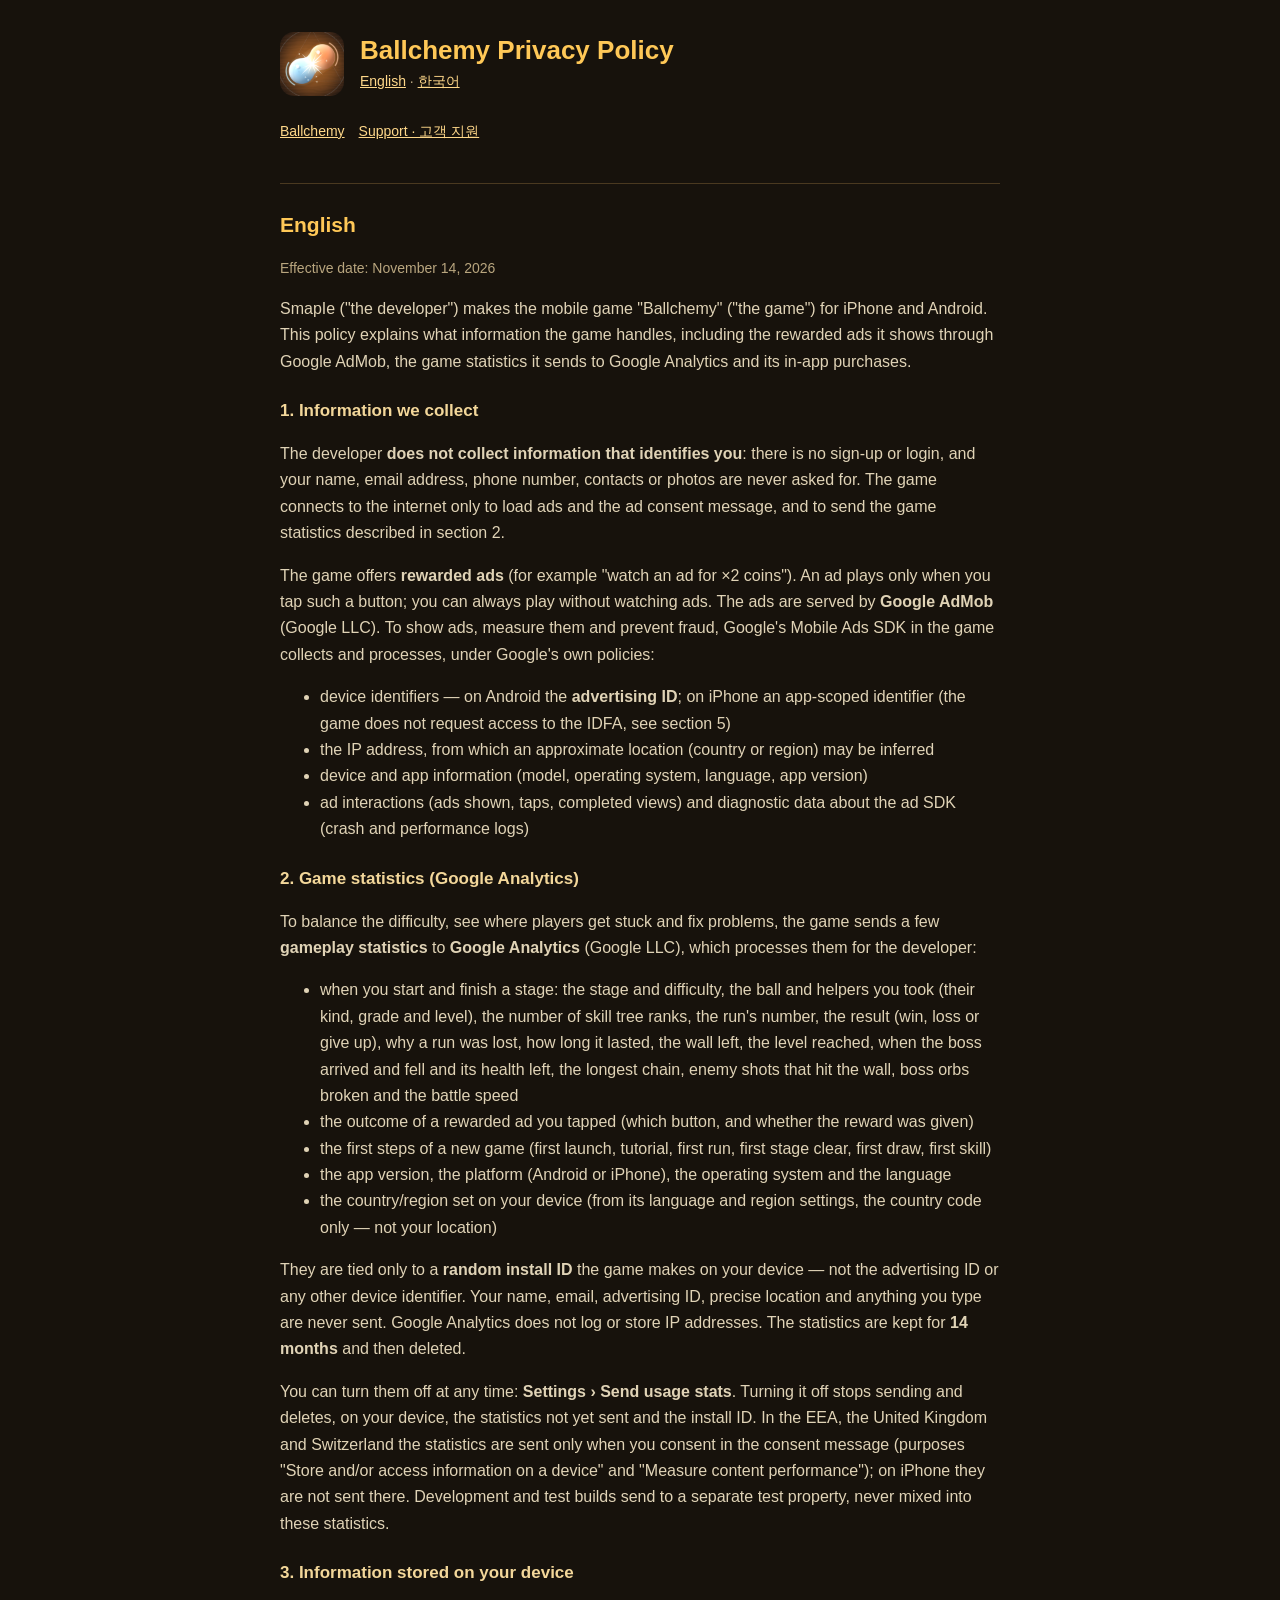
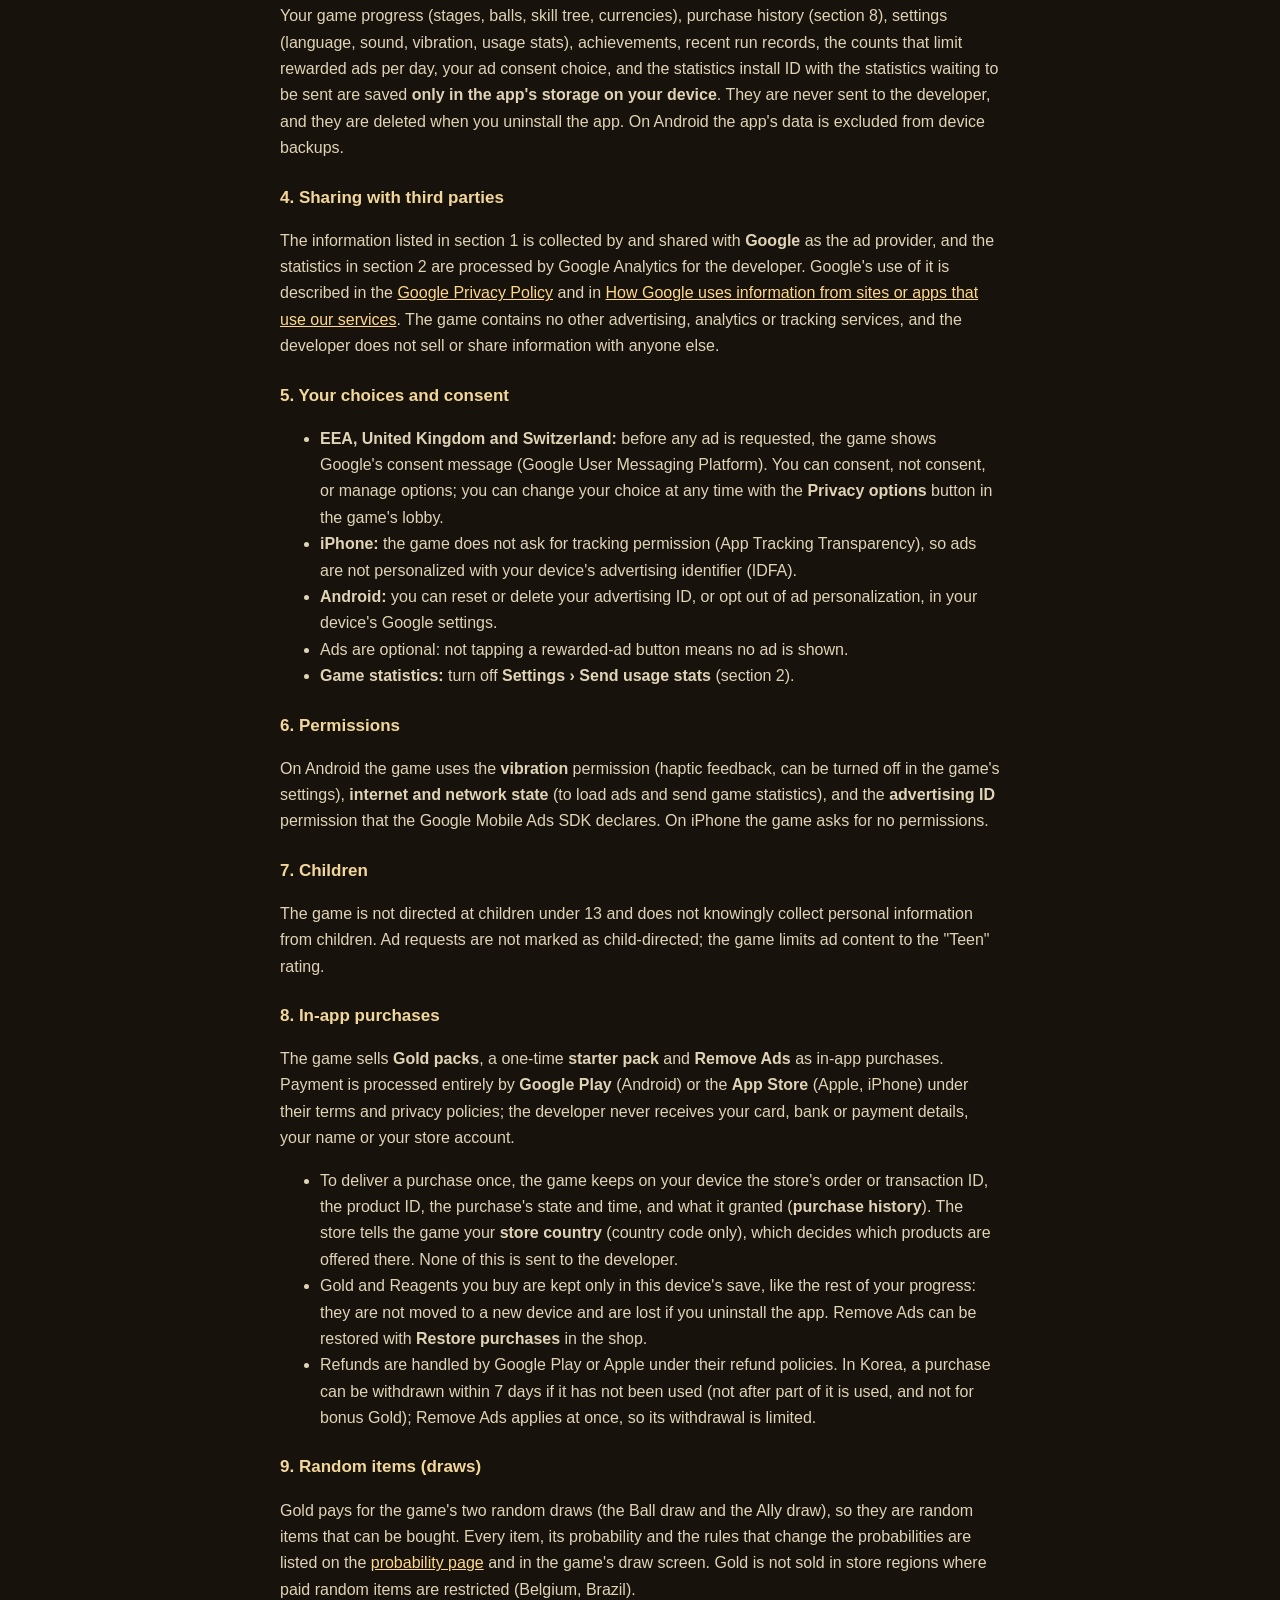
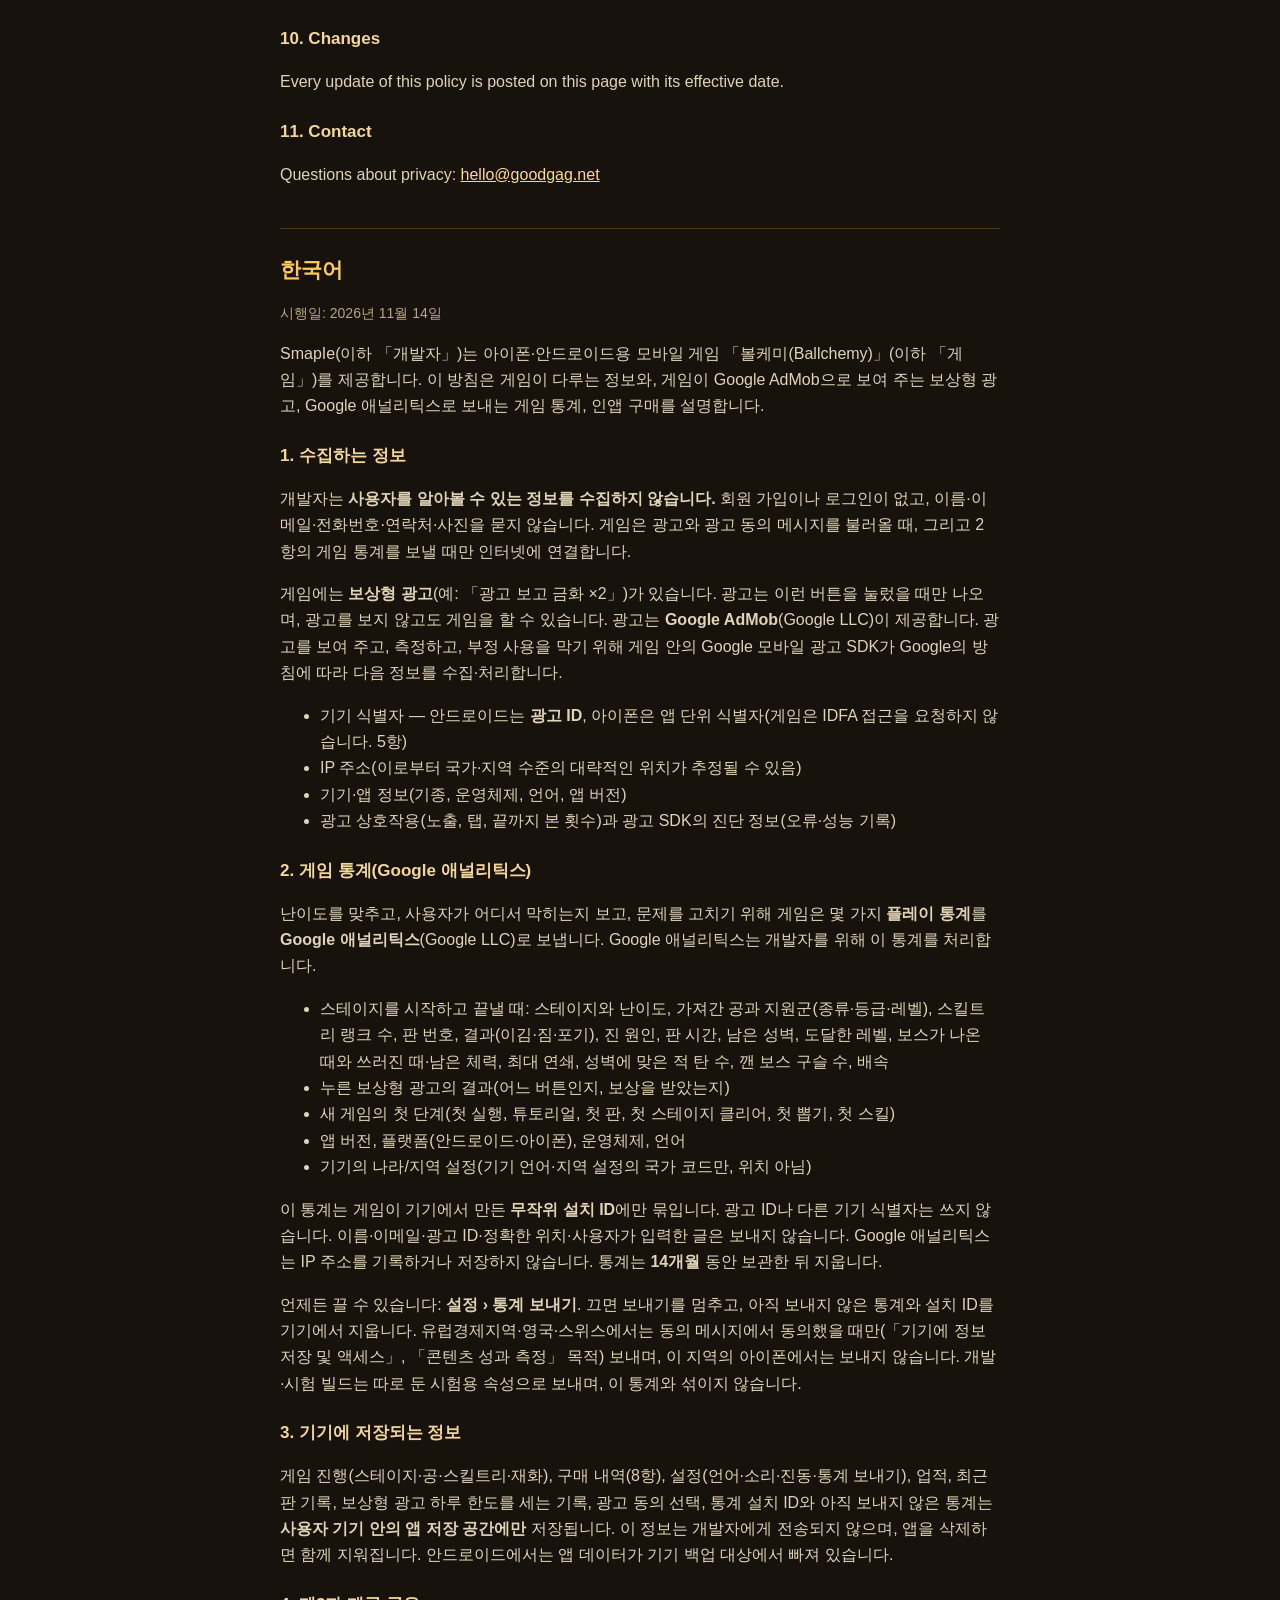
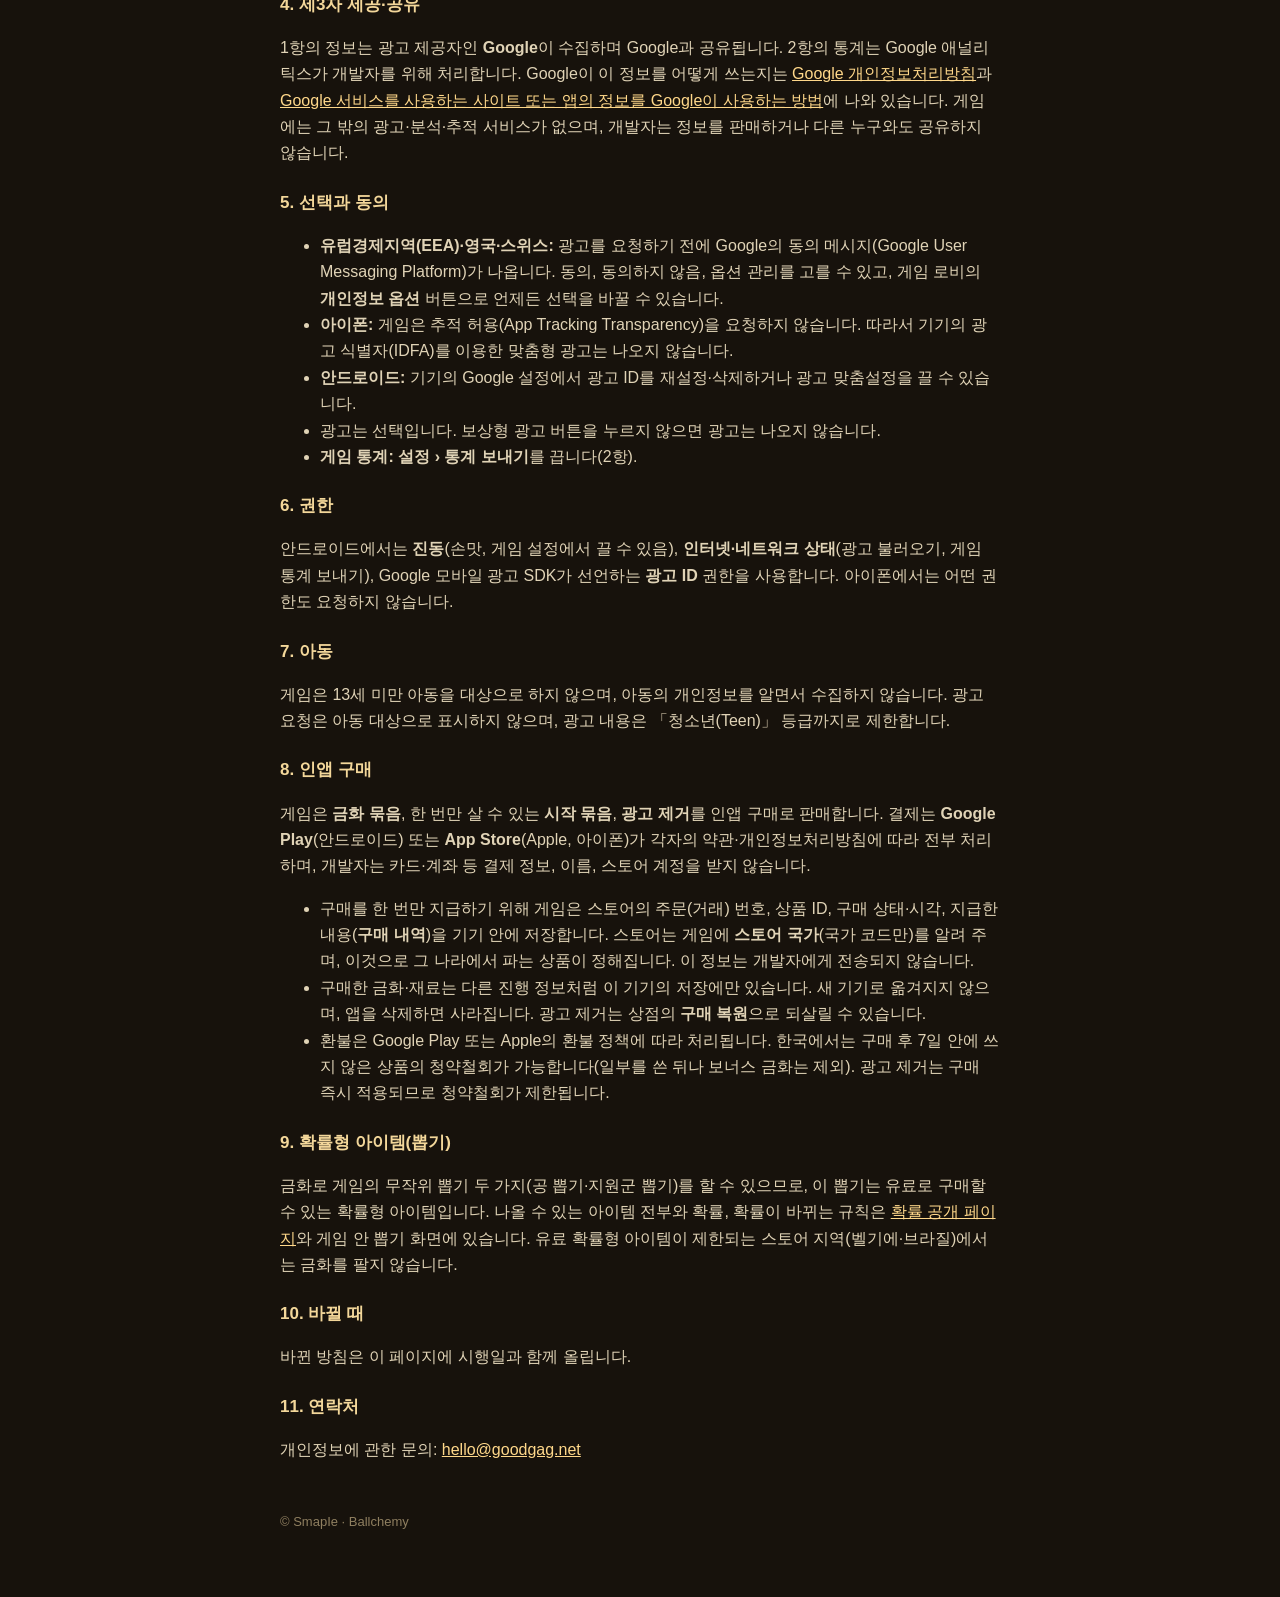
==== commit 8a5f18a0: "docs(iap): probability page (ko·en) for the paid ball and ally draws; privacy policy gains in-app pu" ====
--- a/privacy/index.html
+++ b/privacy/index.html
@@ -21,7 +21,7 @@
   <section id="en" lang="en">
     <h2>English</h2>
     <p class="date">Effective date: November 14, 2026</p>
-    <p>SmapIe ("the developer") makes the mobile game "Ballchemy" ("the game") for iPhone and Android. This policy explains what information the game handles, including the rewarded ads it shows through Google AdMob and the game statistics it sends to Google Analytics.</p>
+    <p>SmapIe ("the developer") makes the mobile game "Ballchemy" ("the game") for iPhone and Android. This policy explains what information the game handles, including the rewarded ads it shows through Google AdMob, the game statistics it sends to Google Analytics and its in-app purchases.</p>
 
     <h3>1. Information we collect</h3>
     <p>The developer <strong>does not collect information that identifies you</strong>: there is no sign-up or login, and your name, email address, phone number, contacts or photos are never asked for. The game connects to the internet only to load ads and the ad consent message, and to send the game statistics described in section 2.</p>
@@ -46,7 +46,7 @@
     <p>You can turn them off at any time: <strong>Settings › Send usage stats</strong>. Turning it off stops sending and deletes, on your device, the statistics not yet sent and the install ID. In the EEA, the United Kingdom and Switzerland the statistics are sent only when you consent in the consent message (purposes "Store and/or access information on a device" and "Measure content performance"); on iPhone they are not sent there. Development and test builds send to a separate test property, never mixed into these statistics.</p>
 
     <h3>3. Information stored on your device</h3>
-    <p>Your game progress (stages, balls, skill tree, currencies), settings (language, sound, vibration, usage stats), achievements, recent run records, the counts that limit rewarded ads per day, your ad consent choice, and the statistics install ID with the statistics waiting to be sent are saved <strong>only in the app's storage on your device</strong>. They are never sent to the developer, and they are deleted when you uninstall the app. On Android the app's data is excluded from device backups.</p>
+    <p>Your game progress (stages, balls, skill tree, currencies), purchase history (section 8), settings (language, sound, vibration, usage stats), achievements, recent run records, the counts that limit rewarded ads per day, your ad consent choice, and the statistics install ID with the statistics waiting to be sent are saved <strong>only in the app's storage on your device</strong>. They are never sent to the developer, and they are deleted when you uninstall the app. On Android the app's data is excluded from device backups.</p>
 
     <h3>4. Sharing with third parties</h3>
     <p>The information listed in section 1 is collected by and shared with <strong>Google</strong> as the ad provider, and the statistics in section 2 are processed by Google Analytics for the developer. Google's use of it is described in the <a href="https://policies.google.com/privacy">Google Privacy Policy</a> and in <a href="https://policies.google.com/technologies/partner-sites">How Google uses information from sites or apps that use our services</a>. The game contains no other advertising, analytics or tracking services, and the developer does not sell or share information with anyone else.</p>
@@ -66,17 +66,28 @@
     <h3>7. Children</h3>
     <p>The game is not directed at children under 13 and does not knowingly collect personal information from children. Ad requests are not marked as child-directed; the game limits ad content to the "Teen" rating.</p>
 
-    <h3>8. Changes</h3>
-    <p>If in-app purchases are added to the game, this policy will be updated before that version is released. Every update is posted on this page with its effective date.</p>
+    <h3>8. In-app purchases</h3>
+    <p>The game sells <strong>Gold packs</strong>, a one-time <strong>starter pack</strong> and <strong>Remove Ads</strong> as in-app purchases. Payment is processed entirely by <strong>Google Play</strong> (Android) or the <strong>App Store</strong> (Apple, iPhone) under their terms and privacy policies; the developer never receives your card, bank or payment details, your name or your store account.</p>
+    <ul>
+      <li>To deliver a purchase once, the game keeps on your device the store's order or transaction ID, the product ID, the purchase's state and time, and what it granted (<strong>purchase history</strong>). The store tells the game your <strong>store country</strong> (country code only), which decides which products are offered there. None of this is sent to the developer.</li>
+      <li>Gold and Reagents you buy are kept only in this device's save, like the rest of your progress: they are not moved to a new device and are lost if you uninstall the app. Remove Ads can be restored with <strong>Restore purchases</strong> in the shop.</li>
+      <li>Refunds are handled by Google Play or Apple under their refund policies. In Korea, a purchase can be withdrawn within 7 days if it has not been used (not after part of it is used, and not for bonus Gold); Remove Ads applies at once, so its withdrawal is limited.</li>
+    </ul>
 
-    <h3>9. Contact</h3>
+    <h3>9. Random items (draws)</h3>
+    <p>Gold pays for the game's two random draws (the Ball draw and the Ally draw), so they are random items that can be bought. Every item, its probability and the rules that change the probabilities are listed on the <a href="/probability/">probability page</a> and in the game's draw screen. Gold is not sold in store regions where paid random items are restricted (Belgium, Brazil).</p>
+
+    <h3>10. Changes</h3>
+    <p>Every update of this policy is posted on this page with its effective date.</p>
+
+    <h3>11. Contact</h3>
     <p>Questions about privacy: <a href="mailto:hello@goodgag.net">hello@goodgag.net</a></p>
   </section>
 
   <section id="ko" lang="ko">
     <h2>한국어</h2>
     <p class="date">시행일: 2026년 11월 14일</p>
-    <p>SmapIe(이하 「개발자」)는 아이폰·안드로이드용 모바일 게임 「볼케미(Ballchemy)」(이하 「게임」)를 제공합니다. 이 방침은 게임이 다루는 정보와, 게임이 Google AdMob으로 보여 주는 보상형 광고, Google 애널리틱스로 보내는 게임 통계를 설명합니다.</p>
+    <p>SmapIe(이하 「개발자」)는 아이폰·안드로이드용 모바일 게임 「볼케미(Ballchemy)」(이하 「게임」)를 제공합니다. 이 방침은 게임이 다루는 정보와, 게임이 Google AdMob으로 보여 주는 보상형 광고, Google 애널리틱스로 보내는 게임 통계, 인앱 구매를 설명합니다.</p>
 
     <h3>1. 수집하는 정보</h3>
     <p>개발자는 <strong>사용자를 알아볼 수 있는 정보를 수집하지 않습니다.</strong> 회원 가입이나 로그인이 없고, 이름·이메일·전화번호·연락처·사진을 묻지 않습니다. 게임은 광고와 광고 동의 메시지를 불러올 때, 그리고 2항의 게임 통계를 보낼 때만 인터넷에 연결합니다.</p>
@@ -101,7 +112,7 @@
     <p>언제든 끌 수 있습니다: <strong>설정 › 통계 보내기</strong>. 끄면 보내기를 멈추고, 아직 보내지 않은 통계와 설치 ID를 기기에서 지웁니다. 유럽경제지역·영국·스위스에서는 동의 메시지에서 동의했을 때만(「기기에 정보 저장 및 액세스」, 「콘텐츠 성과 측정」 목적) 보내며, 이 지역의 아이폰에서는 보내지 않습니다. 개발·시험 빌드는 따로 둔 시험용 속성으로 보내며, 이 통계와 섞이지 않습니다.</p>
 
     <h3>3. 기기에 저장되는 정보</h3>
-    <p>게임 진행(스테이지·공·스킬트리·재화), 설정(언어·소리·진동·통계 보내기), 업적, 최근 판 기록, 보상형 광고 하루 한도를 세는 기록, 광고 동의 선택, 통계 설치 ID와 아직 보내지 않은 통계는 <strong>사용자 기기 안의 앱 저장 공간에만</strong> 저장됩니다. 이 정보는 개발자에게 전송되지 않으며, 앱을 삭제하면 함께 지워집니다. 안드로이드에서는 앱 데이터가 기기 백업 대상에서 빠져 있습니다.</p>
+    <p>게임 진행(스테이지·공·스킬트리·재화), 구매 내역(8항), 설정(언어·소리·진동·통계 보내기), 업적, 최근 판 기록, 보상형 광고 하루 한도를 세는 기록, 광고 동의 선택, 통계 설치 ID와 아직 보내지 않은 통계는 <strong>사용자 기기 안의 앱 저장 공간에만</strong> 저장됩니다. 이 정보는 개발자에게 전송되지 않으며, 앱을 삭제하면 함께 지워집니다. 안드로이드에서는 앱 데이터가 기기 백업 대상에서 빠져 있습니다.</p>
 
     <h3>4. 제3자 제공·공유</h3>
     <p>1항의 정보는 광고 제공자인 <strong>Google</strong>이 수집하며 Google과 공유됩니다. 2항의 통계는 Google 애널리틱스가 개발자를 위해 처리합니다. Google이 이 정보를 어떻게 쓰는지는 <a href="https://policies.google.com/privacy?hl=ko">Google 개인정보처리방침</a>과 <a href="https://policies.google.com/technologies/partner-sites?hl=ko">Google 서비스를 사용하는 사이트 또는 앱의 정보를 Google이 사용하는 방법</a>에 나와 있습니다. 게임에는 그 밖의 광고·분석·추적 서비스가 없으며, 개발자는 정보를 판매하거나 다른 누구와도 공유하지 않습니다.</p>
@@ -121,10 +132,21 @@
     <h3>7. 아동</h3>
     <p>게임은 13세 미만 아동을 대상으로 하지 않으며, 아동의 개인정보를 알면서 수집하지 않습니다. 광고 요청은 아동 대상으로 표시하지 않으며, 광고 내용은 「청소년(Teen)」 등급까지로 제한합니다.</p>
 
-    <h3>8. 바뀔 때</h3>
-    <p>인앱 구매 기능이 들어가면, 그 버전을 내기 전에 이 방침을 고칩니다. 바뀐 방침은 이 페이지에 시행일과 함께 올립니다.</p>
+    <h3>8. 인앱 구매</h3>
+    <p>게임은 <strong>금화 묶음</strong>, 한 번만 살 수 있는 <strong>시작 묶음</strong>, <strong>광고 제거</strong>를 인앱 구매로 판매합니다. 결제는 <strong>Google Play</strong>(안드로이드) 또는 <strong>App Store</strong>(Apple, 아이폰)가 각자의 약관·개인정보처리방침에 따라 전부 처리하며, 개발자는 카드·계좌 등 결제 정보, 이름, 스토어 계정을 받지 않습니다.</p>
+    <ul>
+      <li>구매를 한 번만 지급하기 위해 게임은 스토어의 주문(거래) 번호, 상품 ID, 구매 상태·시각, 지급한 내용(<strong>구매 내역</strong>)을 기기 안에 저장합니다. 스토어는 게임에 <strong>스토어 국가</strong>(국가 코드만)를 알려 주며, 이것으로 그 나라에서 파는 상품이 정해집니다. 이 정보는 개발자에게 전송되지 않습니다.</li>
+      <li>구매한 금화·재료는 다른 진행 정보처럼 이 기기의 저장에만 있습니다. 새 기기로 옮겨지지 않으며, 앱을 삭제하면 사라집니다. 광고 제거는 상점의 <strong>구매 복원</strong>으로 되살릴 수 있습니다.</li>
+      <li>환불은 Google Play 또는 Apple의 환불 정책에 따라 처리됩니다. 한국에서는 구매 후 7일 안에 쓰지 않은 상품의 청약철회가 가능합니다(일부를 쓴 뒤나 보너스 금화는 제외). 광고 제거는 구매 즉시 적용되므로 청약철회가 제한됩니다.</li>
+    </ul>
 
-    <h3>9. 연락처</h3>
+    <h3>9. 확률형 아이템(뽑기)</h3>
+    <p>금화로 게임의 무작위 뽑기 두 가지(공 뽑기·지원군 뽑기)를 할 수 있으므로, 이 뽑기는 유료로 구매할 수 있는 확률형 아이템입니다. 나올 수 있는 아이템 전부와 확률, 확률이 바뀌는 규칙은 <a href="/probability/">확률 공개 페이지</a>와 게임 안 뽑기 화면에 있습니다. 유료 확률형 아이템이 제한되는 스토어 지역(벨기에·브라질)에서는 금화를 팔지 않습니다.</p>
+
+    <h3>10. 바뀔 때</h3>
+    <p>바뀐 방침은 이 페이지에 시행일과 함께 올립니다.</p>
+
+    <h3>11. 연락처</h3>
     <p>개인정보에 관한 문의: <a href="mailto:hello@goodgag.net">hello@goodgag.net</a></p>
   </section>
 
--- a/style.css
+++ b/style.css
@@ -19,3 +19,11 @@
 .lang { font-size: 14px; margin: 4px 0 0; color: #b9a67f; }
 .date { color: #b9a67f; font-size: 14px; }
 footer { margin-top: 48px; font-size: 13px; color: #8f7f60; }
+h4 { color: #e8c98a; font-size: 15px; margin: 16px 0 2px; }
+table { width: 100%; border-collapse: collapse; margin: 8px 0; font-size: 14px; }
+th, td { border-bottom: 1px solid #3a2c18; padding: 6px 6px; text-align: left; vertical-align: top; }
+th { color: #f3d79a; font-weight: 600; white-space: nowrap; }
+td.n { white-space: nowrap; text-align: right; font-variant-numeric: tabular-nums; }
+.c { color: #8f7f60; }
+.small { font-size: 14px; color: #b9a67f; }
+td:first-child, th:first-child { white-space: nowrap; }
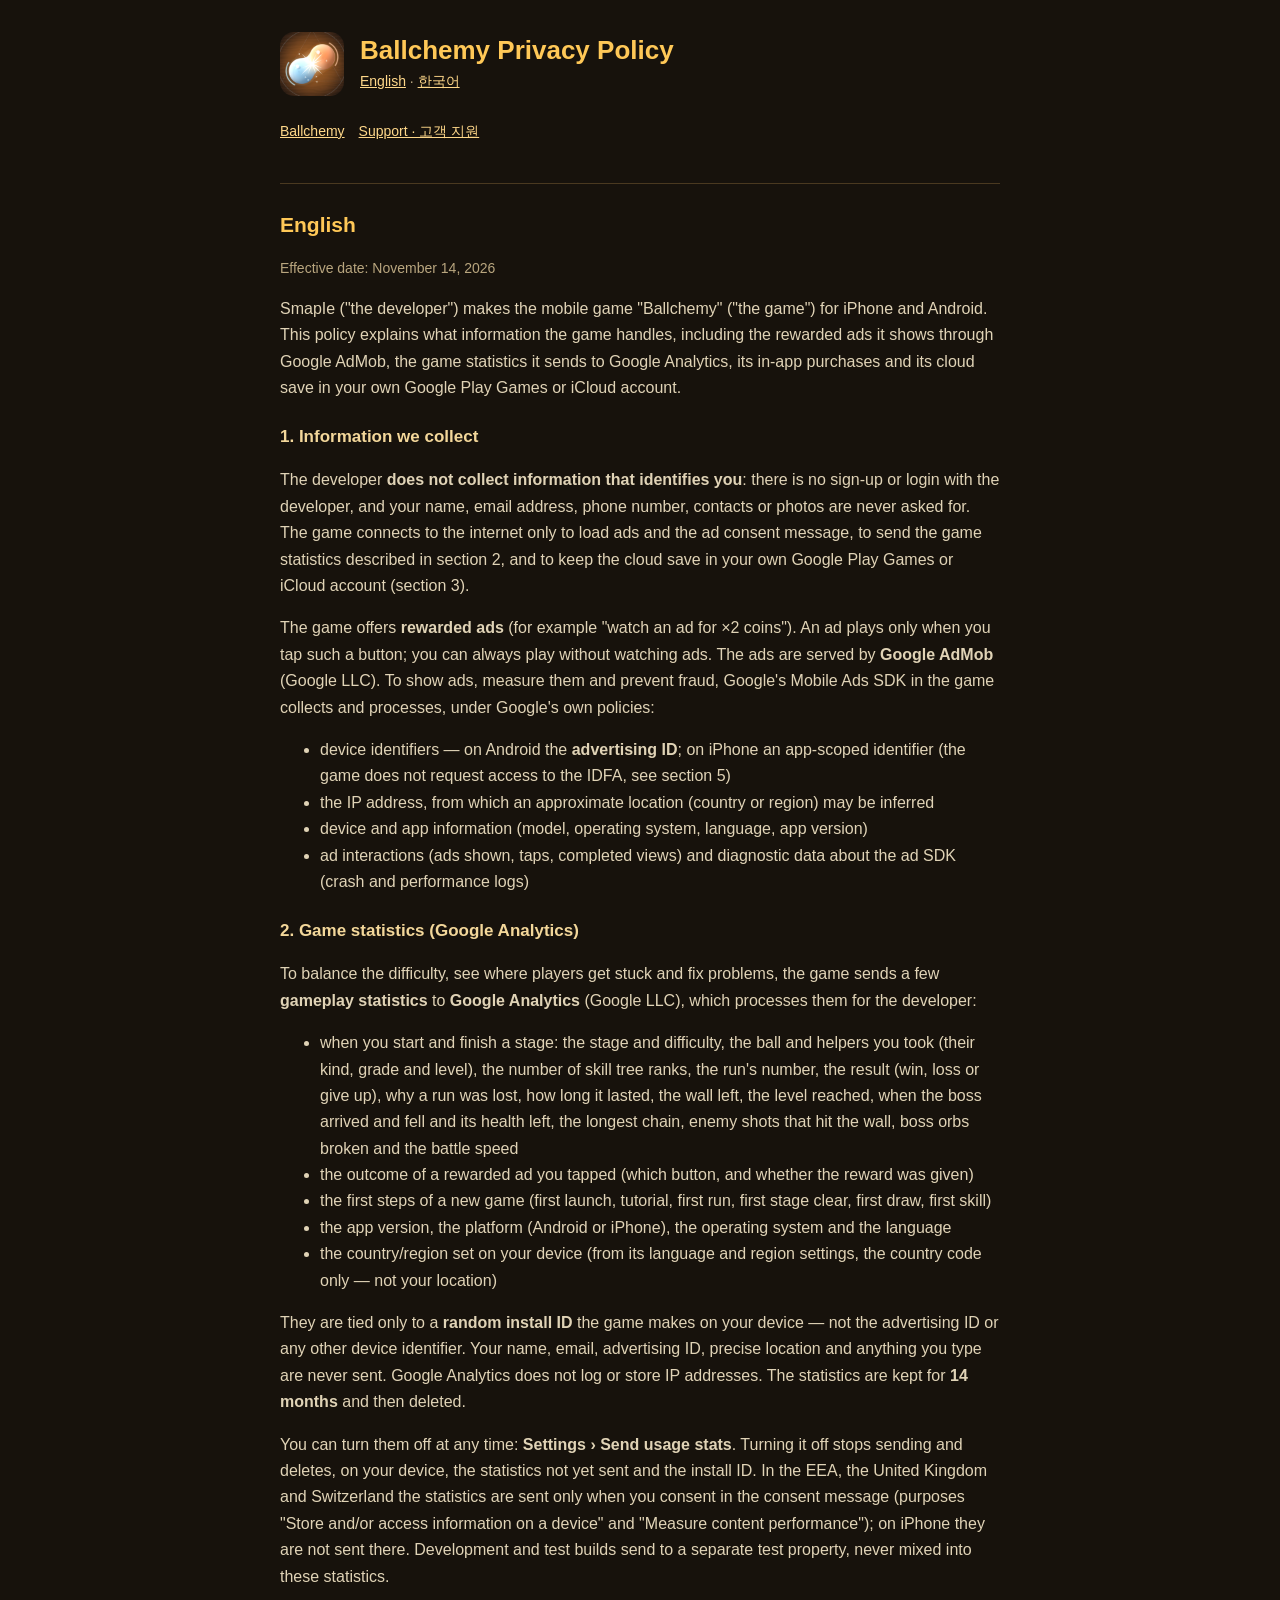
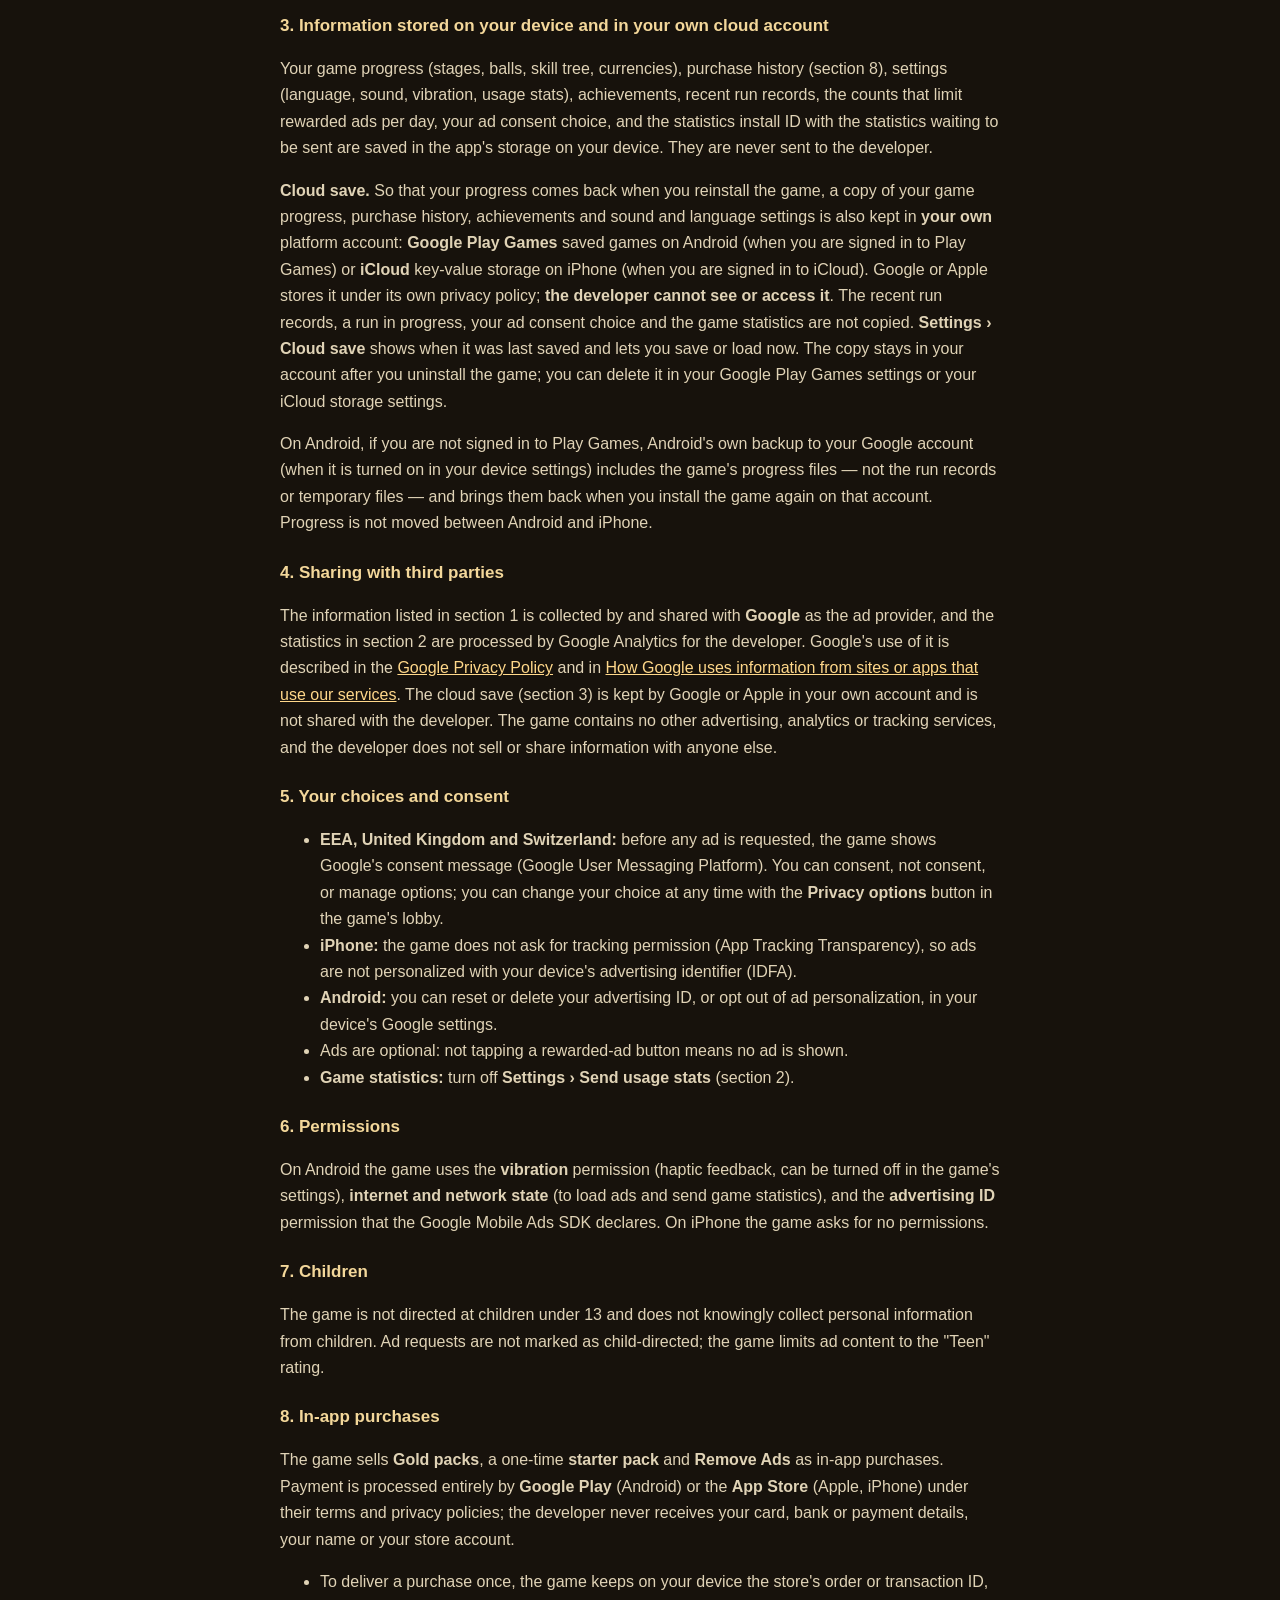
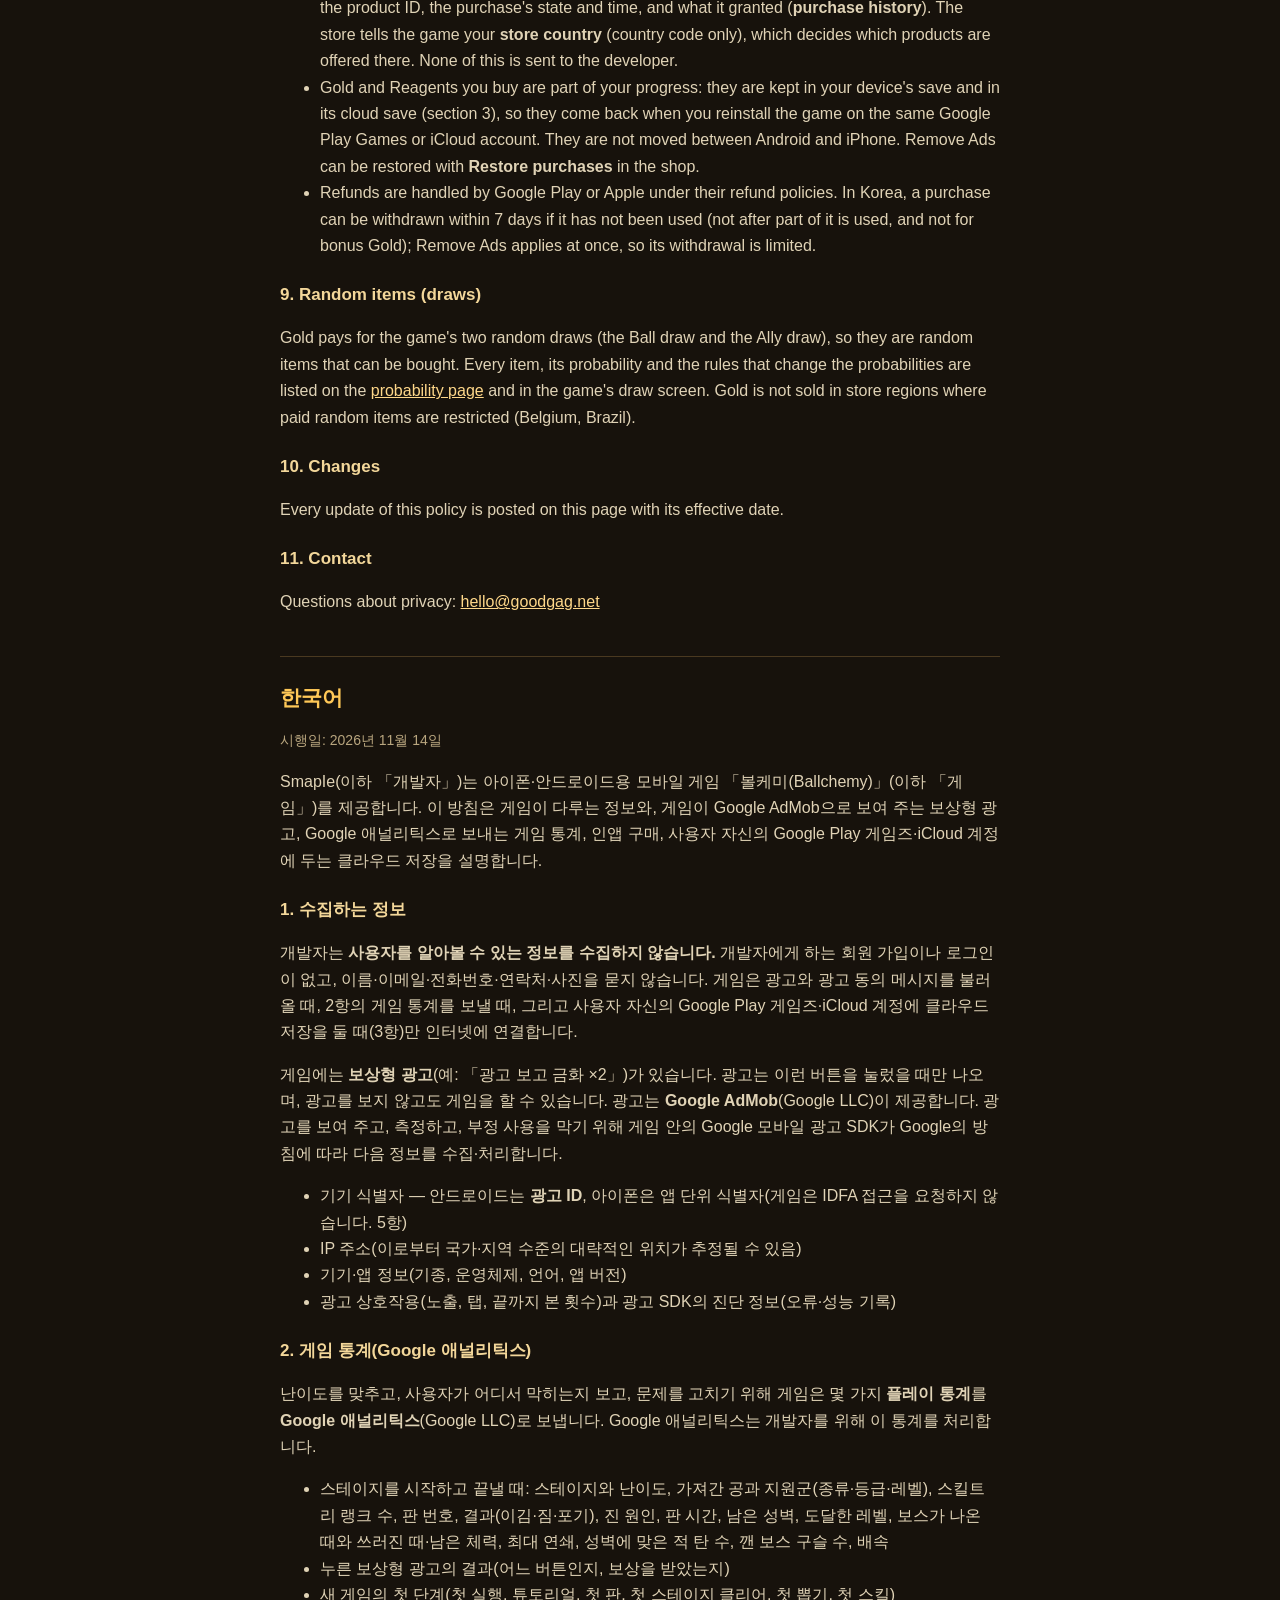
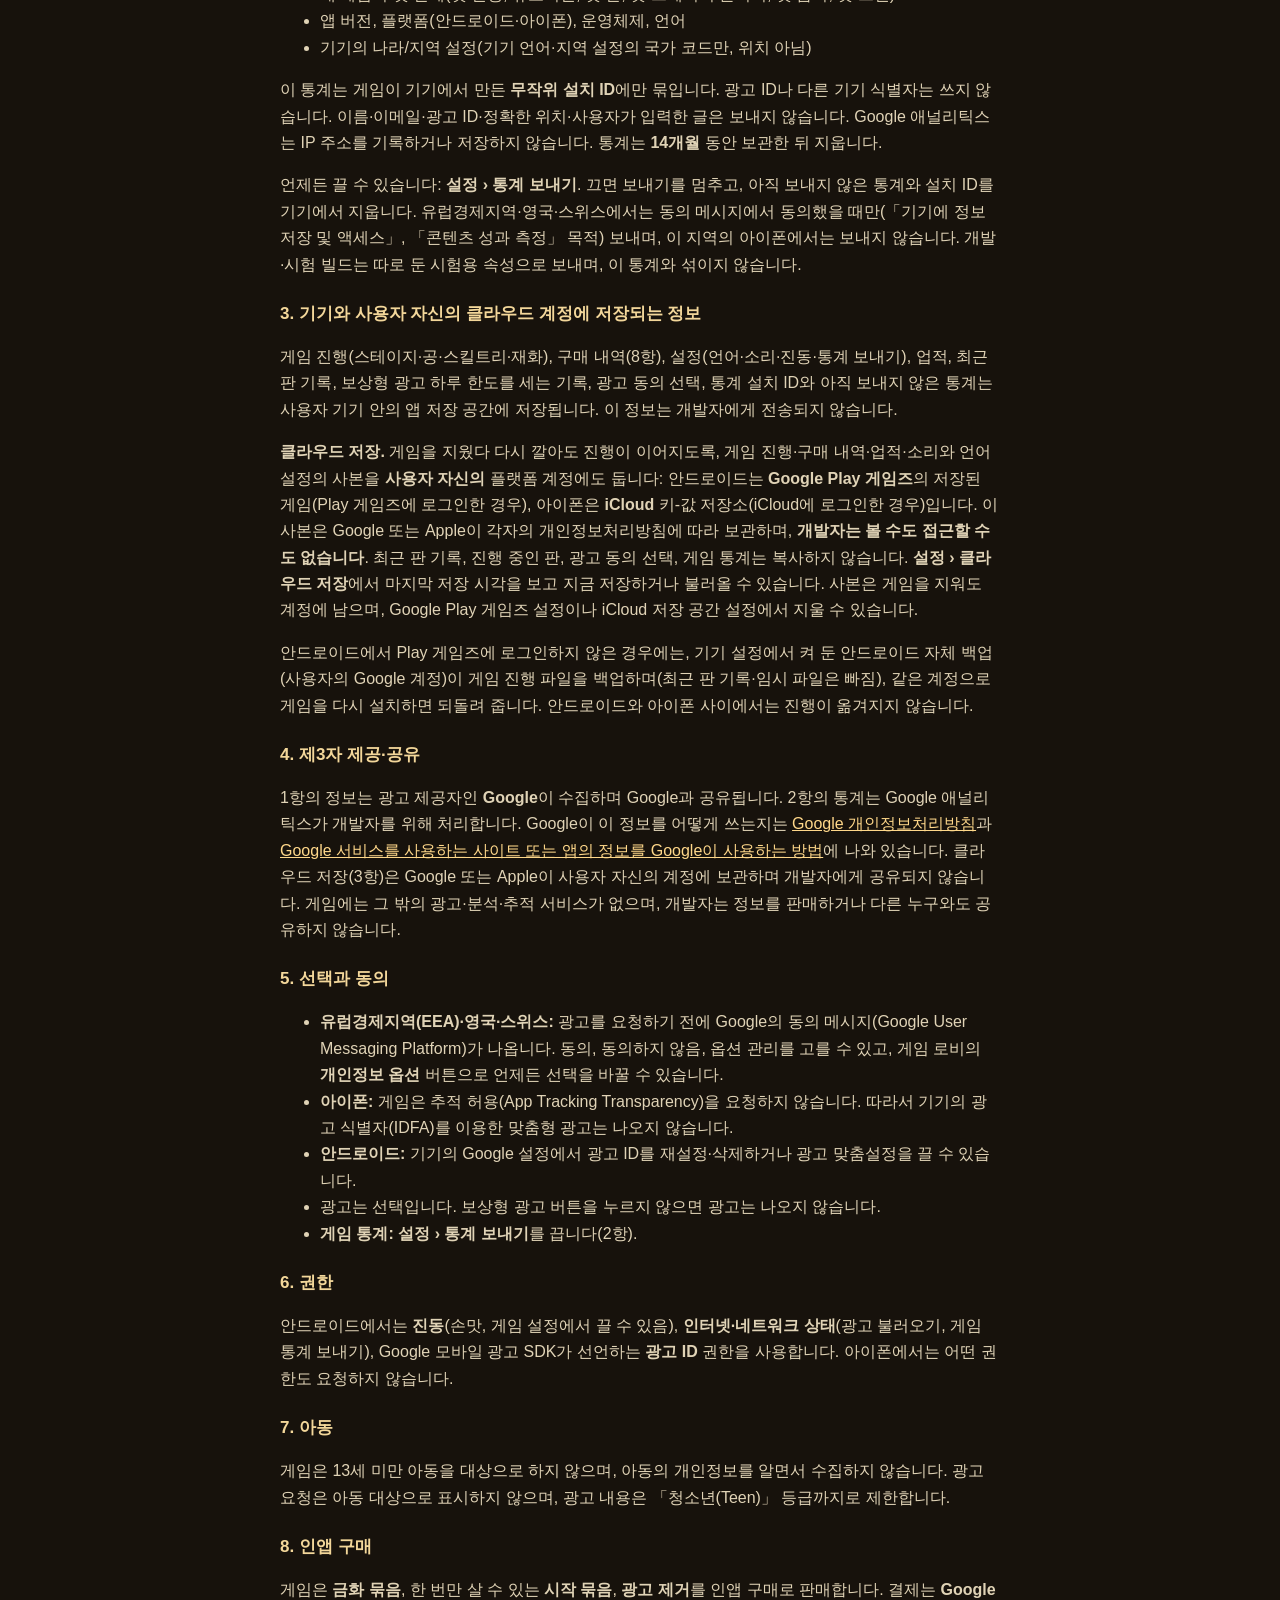
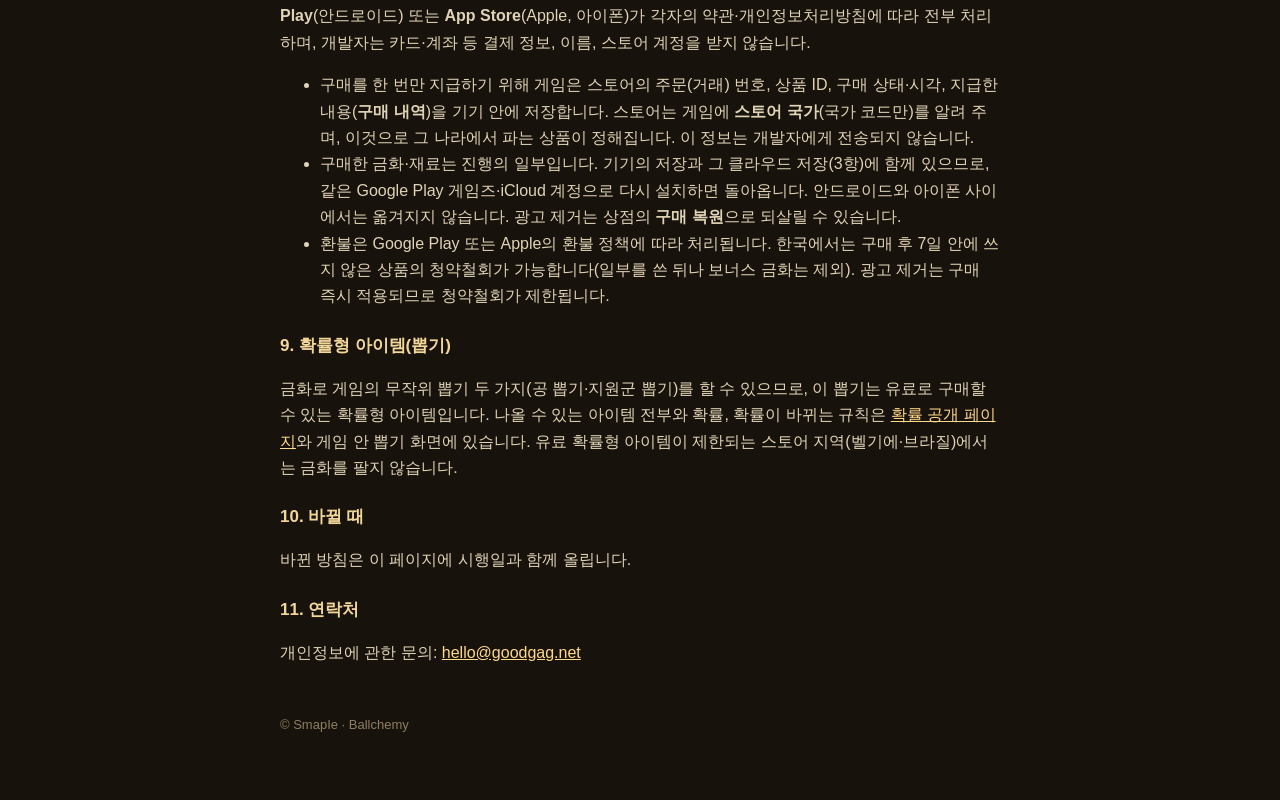
==== commit db781fe9: "docs(privacy): cloud save in the player's own Google Play Games / iCloud account — the developer can" ====
--- a/privacy/index.html
+++ b/privacy/index.html
@@ -21,10 +21,10 @@
   <section id="en" lang="en">
     <h2>English</h2>
     <p class="date">Effective date: November 14, 2026</p>
-    <p>SmapIe ("the developer") makes the mobile game "Ballchemy" ("the game") for iPhone and Android. This policy explains what information the game handles, including the rewarded ads it shows through Google AdMob, the game statistics it sends to Google Analytics and its in-app purchases.</p>
+    <p>SmapIe ("the developer") makes the mobile game "Ballchemy" ("the game") for iPhone and Android. This policy explains what information the game handles, including the rewarded ads it shows through Google AdMob, the game statistics it sends to Google Analytics, its in-app purchases and its cloud save in your own Google Play Games or iCloud account.</p>
 
     <h3>1. Information we collect</h3>
-    <p>The developer <strong>does not collect information that identifies you</strong>: there is no sign-up or login, and your name, email address, phone number, contacts or photos are never asked for. The game connects to the internet only to load ads and the ad consent message, and to send the game statistics described in section 2.</p>
+    <p>The developer <strong>does not collect information that identifies you</strong>: there is no sign-up or login with the developer, and your name, email address, phone number, contacts or photos are never asked for. The game connects to the internet only to load ads and the ad consent message, to send the game statistics described in section 2, and to keep the cloud save in your own Google Play Games or iCloud account (section 3).</p>
     <p>The game offers <strong>rewarded ads</strong> (for example "watch an ad for ×2 coins"). An ad plays only when you tap such a button; you can always play without watching ads. The ads are served by <strong>Google AdMob</strong> (Google LLC). To show ads, measure them and prevent fraud, Google's Mobile Ads SDK in the game collects and processes, under Google's own policies:</p>
     <ul>
       <li>device identifiers — on Android the <strong>advertising ID</strong>; on iPhone an app-scoped identifier (the game does not request access to the IDFA, see section 5)</li>
@@ -45,11 +45,13 @@
     <p>They are tied only to a <strong>random install ID</strong> the game makes on your device — not the advertising ID or any other device identifier. Your name, email, advertising ID, precise location and anything you type are never sent. Google Analytics does not log or store IP addresses. The statistics are kept for <strong>14 months</strong> and then deleted.</p>
     <p>You can turn them off at any time: <strong>Settings › Send usage stats</strong>. Turning it off stops sending and deletes, on your device, the statistics not yet sent and the install ID. In the EEA, the United Kingdom and Switzerland the statistics are sent only when you consent in the consent message (purposes "Store and/or access information on a device" and "Measure content performance"); on iPhone they are not sent there. Development and test builds send to a separate test property, never mixed into these statistics.</p>
 
-    <h3>3. Information stored on your device</h3>
-    <p>Your game progress (stages, balls, skill tree, currencies), purchase history (section 8), settings (language, sound, vibration, usage stats), achievements, recent run records, the counts that limit rewarded ads per day, your ad consent choice, and the statistics install ID with the statistics waiting to be sent are saved <strong>only in the app's storage on your device</strong>. They are never sent to the developer, and they are deleted when you uninstall the app. On Android the app's data is excluded from device backups.</p>
+    <h3>3. Information stored on your device and in your own cloud account</h3>
+    <p>Your game progress (stages, balls, skill tree, currencies), purchase history (section 8), settings (language, sound, vibration, usage stats), achievements, recent run records, the counts that limit rewarded ads per day, your ad consent choice, and the statistics install ID with the statistics waiting to be sent are saved in the app's storage on your device. They are never sent to the developer.</p>
+    <p><strong>Cloud save.</strong> So that your progress comes back when you reinstall the game, a copy of your game progress, purchase history, achievements and sound and language settings is also kept in <strong>your own</strong> platform account: <strong>Google Play Games</strong> saved games on Android (when you are signed in to Play Games) or <strong>iCloud</strong> key-value storage on iPhone (when you are signed in to iCloud). Google or Apple stores it under its own privacy policy; <strong>the developer cannot see or access it</strong>. The recent run records, a run in progress, your ad consent choice and the game statistics are not copied. <strong>Settings › Cloud save</strong> shows when it was last saved and lets you save or load now. The copy stays in your account after you uninstall the game; you can delete it in your Google Play Games settings or your iCloud storage settings.</p>
+    <p>On Android, if you are not signed in to Play Games, Android's own backup to your Google account (when it is turned on in your device settings) includes the game's progress files — not the run records or temporary files — and brings them back when you install the game again on that account. Progress is not moved between Android and iPhone.</p>
 
     <h3>4. Sharing with third parties</h3>
-    <p>The information listed in section 1 is collected by and shared with <strong>Google</strong> as the ad provider, and the statistics in section 2 are processed by Google Analytics for the developer. Google's use of it is described in the <a href="https://policies.google.com/privacy">Google Privacy Policy</a> and in <a href="https://policies.google.com/technologies/partner-sites">How Google uses information from sites or apps that use our services</a>. The game contains no other advertising, analytics or tracking services, and the developer does not sell or share information with anyone else.</p>
+    <p>The information listed in section 1 is collected by and shared with <strong>Google</strong> as the ad provider, and the statistics in section 2 are processed by Google Analytics for the developer. Google's use of it is described in the <a href="https://policies.google.com/privacy">Google Privacy Policy</a> and in <a href="https://policies.google.com/technologies/partner-sites">How Google uses information from sites or apps that use our services</a>. The cloud save (section 3) is kept by Google or Apple in your own account and is not shared with the developer. The game contains no other advertising, analytics or tracking services, and the developer does not sell or share information with anyone else.</p>
 
     <h3>5. Your choices and consent</h3>
     <ul>
@@ -70,7 +72,7 @@
     <p>The game sells <strong>Gold packs</strong>, a one-time <strong>starter pack</strong> and <strong>Remove Ads</strong> as in-app purchases. Payment is processed entirely by <strong>Google Play</strong> (Android) or the <strong>App Store</strong> (Apple, iPhone) under their terms and privacy policies; the developer never receives your card, bank or payment details, your name or your store account.</p>
     <ul>
       <li>To deliver a purchase once, the game keeps on your device the store's order or transaction ID, the product ID, the purchase's state and time, and what it granted (<strong>purchase history</strong>). The store tells the game your <strong>store country</strong> (country code only), which decides which products are offered there. None of this is sent to the developer.</li>
-      <li>Gold and Reagents you buy are kept only in this device's save, like the rest of your progress: they are not moved to a new device and are lost if you uninstall the app. Remove Ads can be restored with <strong>Restore purchases</strong> in the shop.</li>
+      <li>Gold and Reagents you buy are part of your progress: they are kept in your device's save and in its cloud save (section 3), so they come back when you reinstall the game on the same Google Play Games or iCloud account. They are not moved between Android and iPhone. Remove Ads can be restored with <strong>Restore purchases</strong> in the shop.</li>
       <li>Refunds are handled by Google Play or Apple under their refund policies. In Korea, a purchase can be withdrawn within 7 days if it has not been used (not after part of it is used, and not for bonus Gold); Remove Ads applies at once, so its withdrawal is limited.</li>
     </ul>
 
@@ -87,10 +89,10 @@
   <section id="ko" lang="ko">
     <h2>한국어</h2>
     <p class="date">시행일: 2026년 11월 14일</p>
-    <p>SmapIe(이하 「개발자」)는 아이폰·안드로이드용 모바일 게임 「볼케미(Ballchemy)」(이하 「게임」)를 제공합니다. 이 방침은 게임이 다루는 정보와, 게임이 Google AdMob으로 보여 주는 보상형 광고, Google 애널리틱스로 보내는 게임 통계, 인앱 구매를 설명합니다.</p>
+    <p>SmapIe(이하 「개발자」)는 아이폰·안드로이드용 모바일 게임 「볼케미(Ballchemy)」(이하 「게임」)를 제공합니다. 이 방침은 게임이 다루는 정보와, 게임이 Google AdMob으로 보여 주는 보상형 광고, Google 애널리틱스로 보내는 게임 통계, 인앱 구매, 사용자 자신의 Google Play 게임즈·iCloud 계정에 두는 클라우드 저장을 설명합니다.</p>
 
     <h3>1. 수집하는 정보</h3>
-    <p>개발자는 <strong>사용자를 알아볼 수 있는 정보를 수집하지 않습니다.</strong> 회원 가입이나 로그인이 없고, 이름·이메일·전화번호·연락처·사진을 묻지 않습니다. 게임은 광고와 광고 동의 메시지를 불러올 때, 그리고 2항의 게임 통계를 보낼 때만 인터넷에 연결합니다.</p>
+    <p>개발자는 <strong>사용자를 알아볼 수 있는 정보를 수집하지 않습니다.</strong> 개발자에게 하는 회원 가입이나 로그인이 없고, 이름·이메일·전화번호·연락처·사진을 묻지 않습니다. 게임은 광고와 광고 동의 메시지를 불러올 때, 2항의 게임 통계를 보낼 때, 그리고 사용자 자신의 Google Play 게임즈·iCloud 계정에 클라우드 저장을 둘 때(3항)만 인터넷에 연결합니다.</p>
     <p>게임에는 <strong>보상형 광고</strong>(예: 「광고 보고 금화 ×2」)가 있습니다. 광고는 이런 버튼을 눌렀을 때만 나오며, 광고를 보지 않고도 게임을 할 수 있습니다. 광고는 <strong>Google AdMob</strong>(Google LLC)이 제공합니다. 광고를 보여 주고, 측정하고, 부정 사용을 막기 위해 게임 안의 Google 모바일 광고 SDK가 Google의 방침에 따라 다음 정보를 수집·처리합니다.</p>
     <ul>
       <li>기기 식별자 — 안드로이드는 <strong>광고 ID</strong>, 아이폰은 앱 단위 식별자(게임은 IDFA 접근을 요청하지 않습니다. 5항)</li>
@@ -111,11 +113,13 @@
     <p>이 통계는 게임이 기기에서 만든 <strong>무작위 설치 ID</strong>에만 묶입니다. 광고 ID나 다른 기기 식별자는 쓰지 않습니다. 이름·이메일·광고 ID·정확한 위치·사용자가 입력한 글은 보내지 않습니다. Google 애널리틱스는 IP 주소를 기록하거나 저장하지 않습니다. 통계는 <strong>14개월</strong> 동안 보관한 뒤 지웁니다.</p>
     <p>언제든 끌 수 있습니다: <strong>설정 › 통계 보내기</strong>. 끄면 보내기를 멈추고, 아직 보내지 않은 통계와 설치 ID를 기기에서 지웁니다. 유럽경제지역·영국·스위스에서는 동의 메시지에서 동의했을 때만(「기기에 정보 저장 및 액세스」, 「콘텐츠 성과 측정」 목적) 보내며, 이 지역의 아이폰에서는 보내지 않습니다. 개발·시험 빌드는 따로 둔 시험용 속성으로 보내며, 이 통계와 섞이지 않습니다.</p>
 
-    <h3>3. 기기에 저장되는 정보</h3>
-    <p>게임 진행(스테이지·공·스킬트리·재화), 구매 내역(8항), 설정(언어·소리·진동·통계 보내기), 업적, 최근 판 기록, 보상형 광고 하루 한도를 세는 기록, 광고 동의 선택, 통계 설치 ID와 아직 보내지 않은 통계는 <strong>사용자 기기 안의 앱 저장 공간에만</strong> 저장됩니다. 이 정보는 개발자에게 전송되지 않으며, 앱을 삭제하면 함께 지워집니다. 안드로이드에서는 앱 데이터가 기기 백업 대상에서 빠져 있습니다.</p>
+    <h3>3. 기기와 사용자 자신의 클라우드 계정에 저장되는 정보</h3>
+    <p>게임 진행(스테이지·공·스킬트리·재화), 구매 내역(8항), 설정(언어·소리·진동·통계 보내기), 업적, 최근 판 기록, 보상형 광고 하루 한도를 세는 기록, 광고 동의 선택, 통계 설치 ID와 아직 보내지 않은 통계는 사용자 기기 안의 앱 저장 공간에 저장됩니다. 이 정보는 개발자에게 전송되지 않습니다.</p>
+    <p><strong>클라우드 저장.</strong> 게임을 지웠다 다시 깔아도 진행이 이어지도록, 게임 진행·구매 내역·업적·소리와 언어 설정의 사본을 <strong>사용자 자신의</strong> 플랫폼 계정에도 둡니다: 안드로이드는 <strong>Google Play 게임즈</strong>의 저장된 게임(Play 게임즈에 로그인한 경우), 아이폰은 <strong>iCloud</strong> 키-값 저장소(iCloud에 로그인한 경우)입니다. 이 사본은 Google 또는 Apple이 각자의 개인정보처리방침에 따라 보관하며, <strong>개발자는 볼 수도 접근할 수도 없습니다</strong>. 최근 판 기록, 진행 중인 판, 광고 동의 선택, 게임 통계는 복사하지 않습니다. <strong>설정 › 클라우드 저장</strong>에서 마지막 저장 시각을 보고 지금 저장하거나 불러올 수 있습니다. 사본은 게임을 지워도 계정에 남으며, Google Play 게임즈 설정이나 iCloud 저장 공간 설정에서 지울 수 있습니다.</p>
+    <p>안드로이드에서 Play 게임즈에 로그인하지 않은 경우에는, 기기 설정에서 켜 둔 안드로이드 자체 백업(사용자의 Google 계정)이 게임 진행 파일을 백업하며(최근 판 기록·임시 파일은 빠짐), 같은 계정으로 게임을 다시 설치하면 되돌려 줍니다. 안드로이드와 아이폰 사이에서는 진행이 옮겨지지 않습니다.</p>
 
     <h3>4. 제3자 제공·공유</h3>
-    <p>1항의 정보는 광고 제공자인 <strong>Google</strong>이 수집하며 Google과 공유됩니다. 2항의 통계는 Google 애널리틱스가 개발자를 위해 처리합니다. Google이 이 정보를 어떻게 쓰는지는 <a href="https://policies.google.com/privacy?hl=ko">Google 개인정보처리방침</a>과 <a href="https://policies.google.com/technologies/partner-sites?hl=ko">Google 서비스를 사용하는 사이트 또는 앱의 정보를 Google이 사용하는 방법</a>에 나와 있습니다. 게임에는 그 밖의 광고·분석·추적 서비스가 없으며, 개발자는 정보를 판매하거나 다른 누구와도 공유하지 않습니다.</p>
+    <p>1항의 정보는 광고 제공자인 <strong>Google</strong>이 수집하며 Google과 공유됩니다. 2항의 통계는 Google 애널리틱스가 개발자를 위해 처리합니다. Google이 이 정보를 어떻게 쓰는지는 <a href="https://policies.google.com/privacy?hl=ko">Google 개인정보처리방침</a>과 <a href="https://policies.google.com/technologies/partner-sites?hl=ko">Google 서비스를 사용하는 사이트 또는 앱의 정보를 Google이 사용하는 방법</a>에 나와 있습니다. 클라우드 저장(3항)은 Google 또는 Apple이 사용자 자신의 계정에 보관하며 개발자에게 공유되지 않습니다. 게임에는 그 밖의 광고·분석·추적 서비스가 없으며, 개발자는 정보를 판매하거나 다른 누구와도 공유하지 않습니다.</p>
 
     <h3>5. 선택과 동의</h3>
     <ul>
@@ -136,7 +140,7 @@
     <p>게임은 <strong>금화 묶음</strong>, 한 번만 살 수 있는 <strong>시작 묶음</strong>, <strong>광고 제거</strong>를 인앱 구매로 판매합니다. 결제는 <strong>Google Play</strong>(안드로이드) 또는 <strong>App Store</strong>(Apple, 아이폰)가 각자의 약관·개인정보처리방침에 따라 전부 처리하며, 개발자는 카드·계좌 등 결제 정보, 이름, 스토어 계정을 받지 않습니다.</p>
     <ul>
       <li>구매를 한 번만 지급하기 위해 게임은 스토어의 주문(거래) 번호, 상품 ID, 구매 상태·시각, 지급한 내용(<strong>구매 내역</strong>)을 기기 안에 저장합니다. 스토어는 게임에 <strong>스토어 국가</strong>(국가 코드만)를 알려 주며, 이것으로 그 나라에서 파는 상품이 정해집니다. 이 정보는 개발자에게 전송되지 않습니다.</li>
-      <li>구매한 금화·재료는 다른 진행 정보처럼 이 기기의 저장에만 있습니다. 새 기기로 옮겨지지 않으며, 앱을 삭제하면 사라집니다. 광고 제거는 상점의 <strong>구매 복원</strong>으로 되살릴 수 있습니다.</li>
+      <li>구매한 금화·재료는 진행의 일부입니다. 기기의 저장과 그 클라우드 저장(3항)에 함께 있으므로, 같은 Google Play 게임즈·iCloud 계정으로 다시 설치하면 돌아옵니다. 안드로이드와 아이폰 사이에서는 옮겨지지 않습니다. 광고 제거는 상점의 <strong>구매 복원</strong>으로 되살릴 수 있습니다.</li>
       <li>환불은 Google Play 또는 Apple의 환불 정책에 따라 처리됩니다. 한국에서는 구매 후 7일 안에 쓰지 않은 상품의 청약철회가 가능합니다(일부를 쓴 뒤나 보너스 금화는 제외). 광고 제거는 구매 즉시 적용되므로 청약철회가 제한됩니다.</li>
     </ul>
 
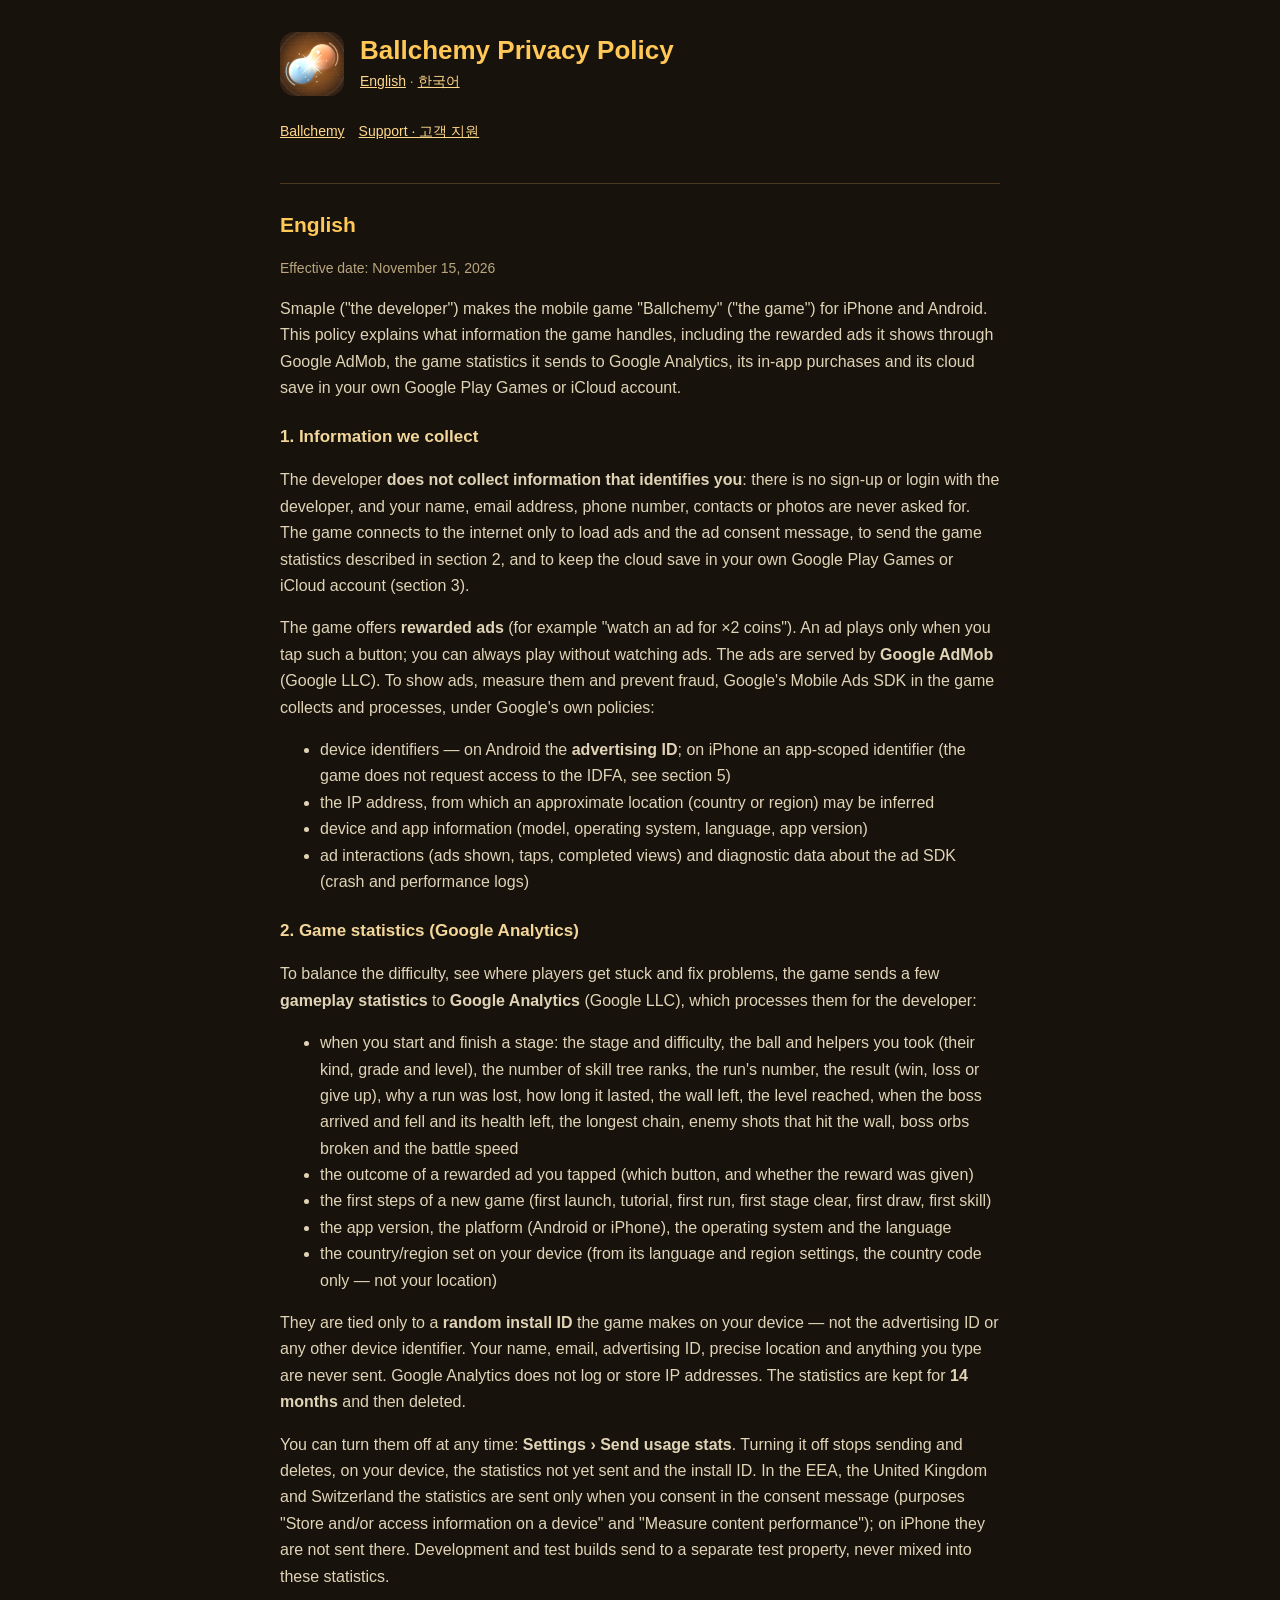
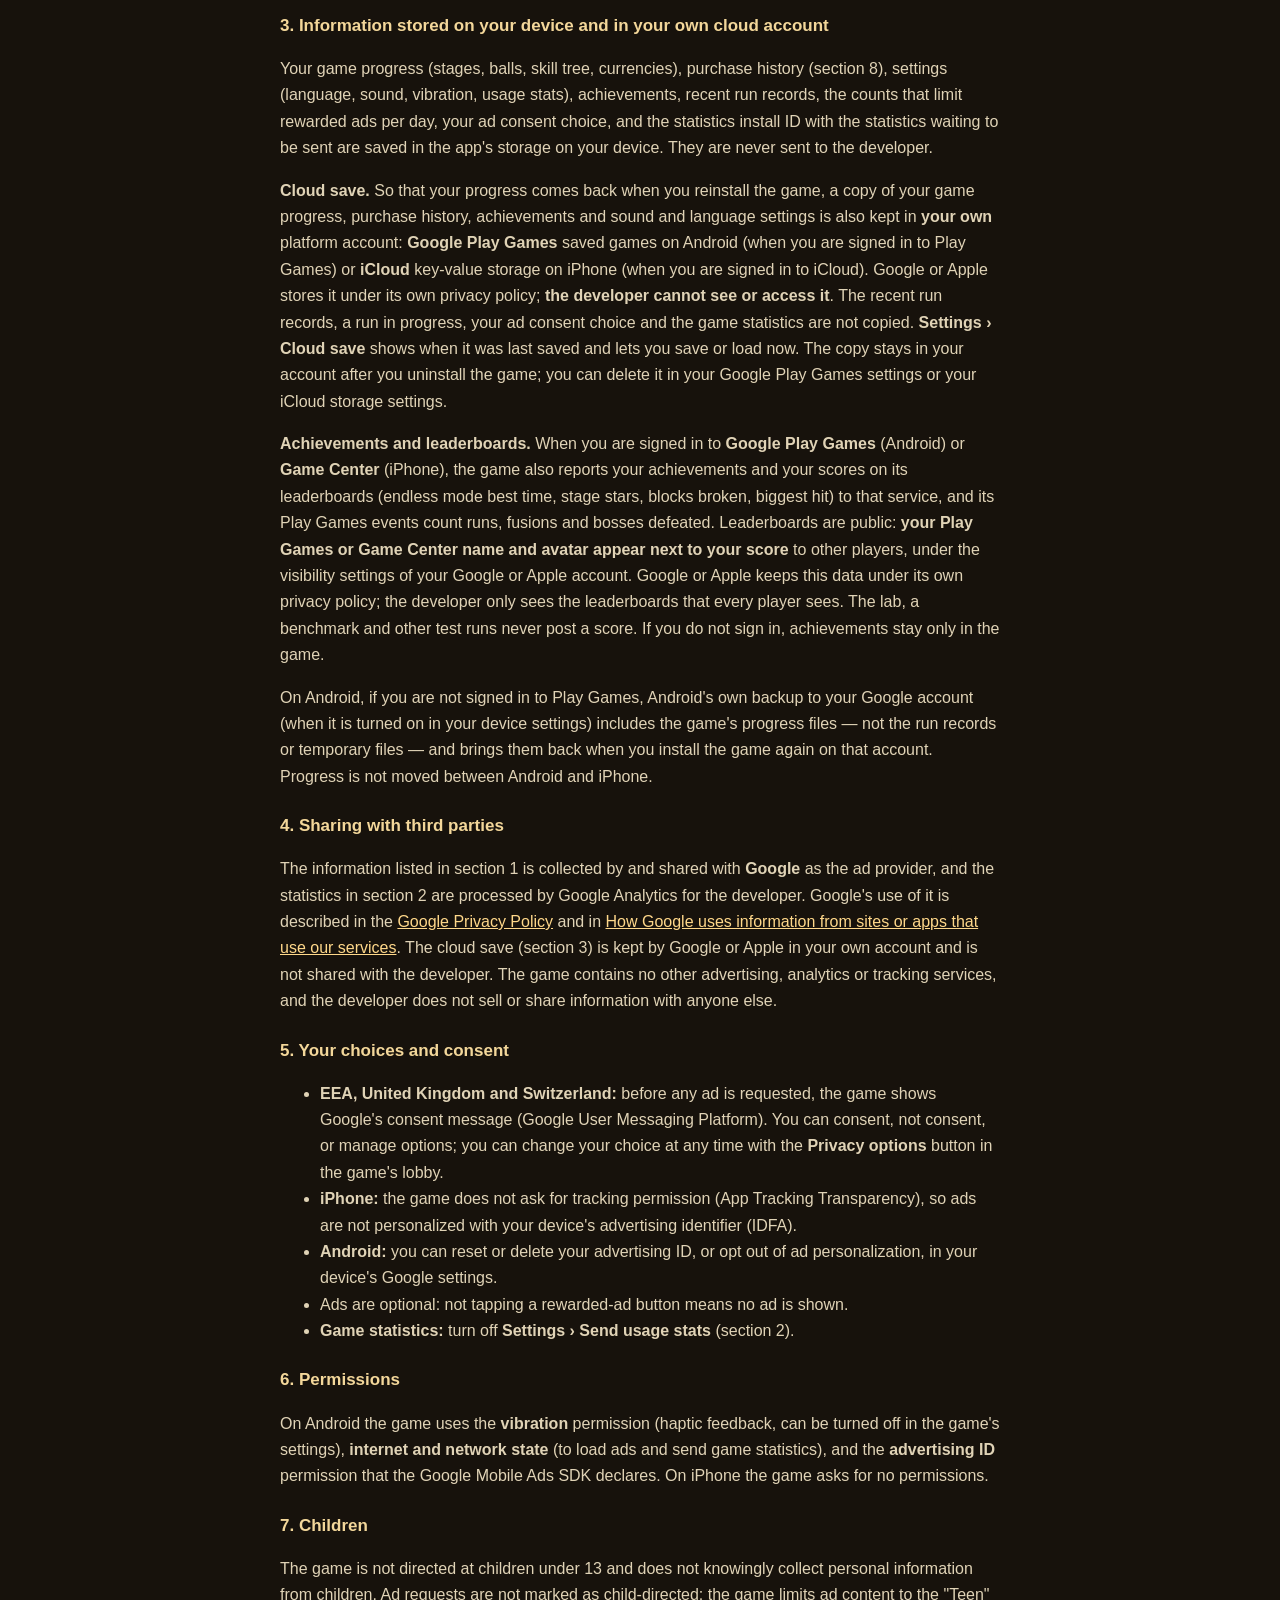
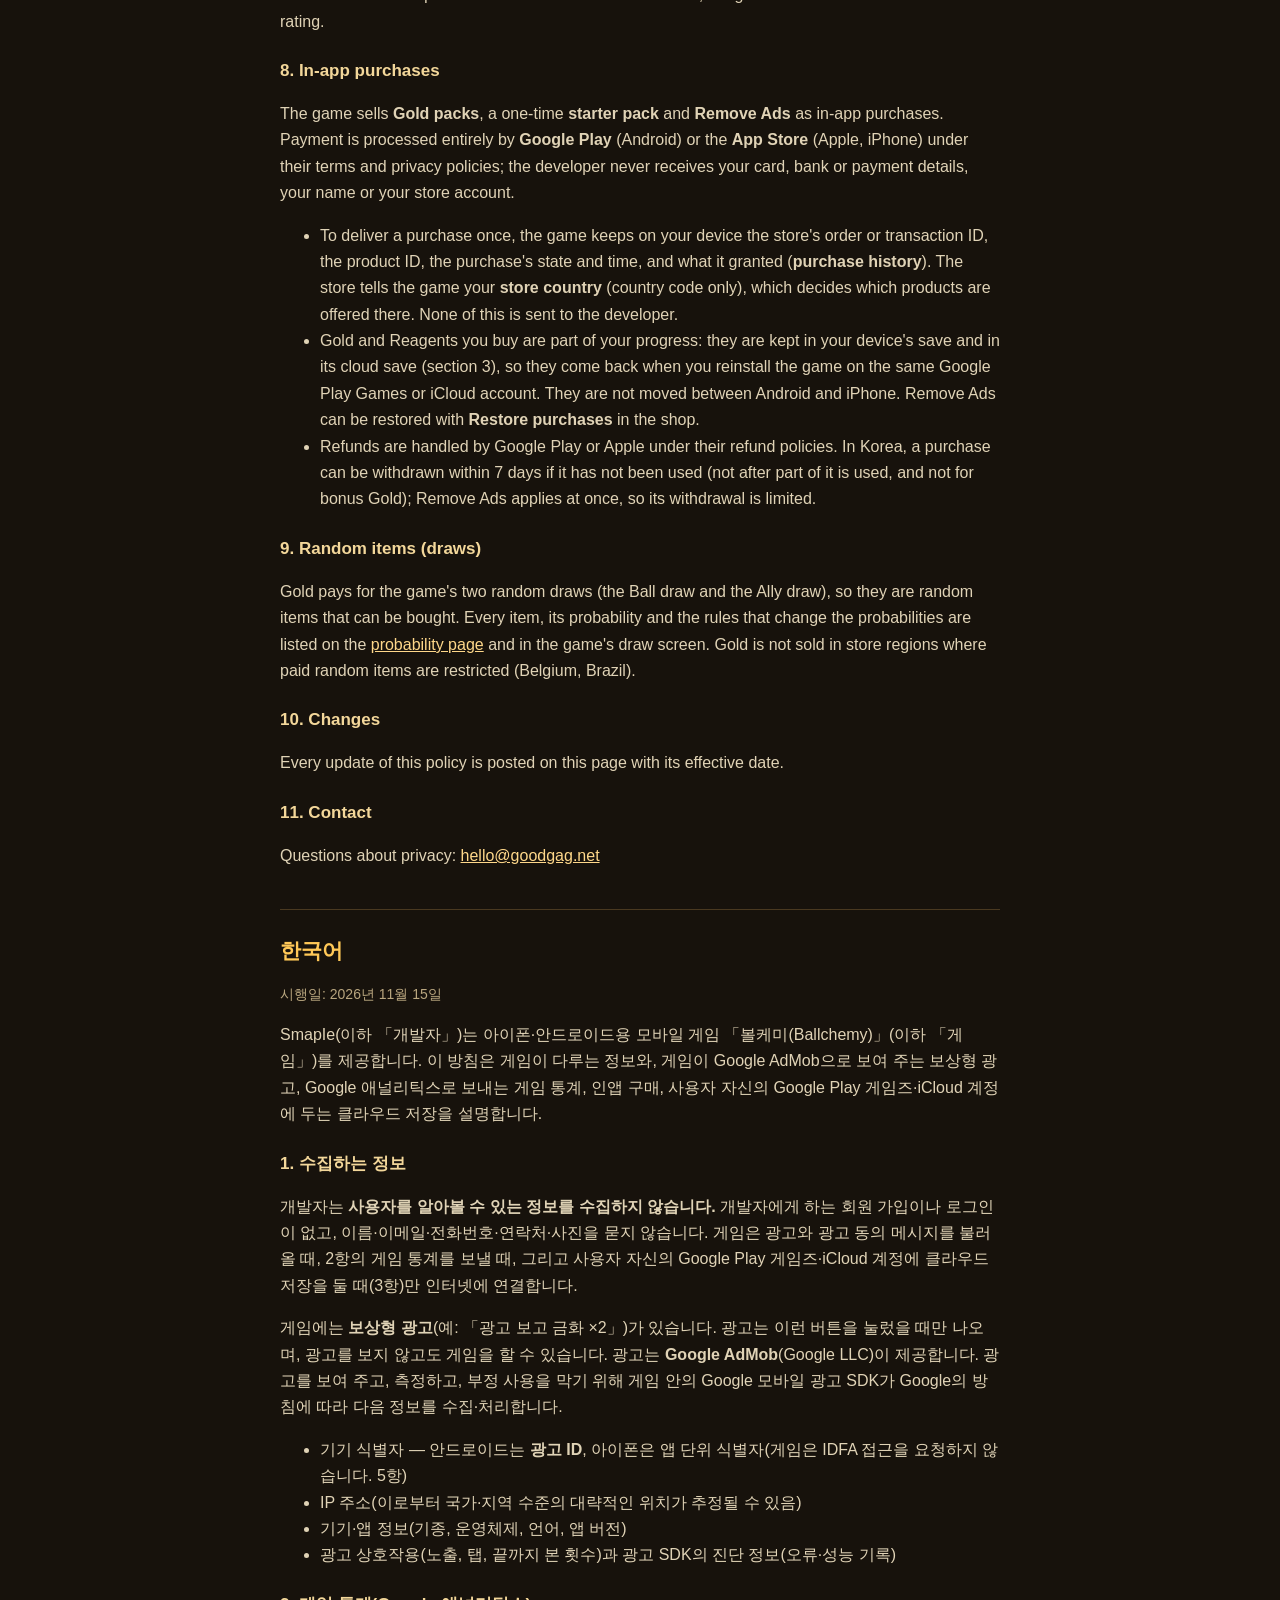
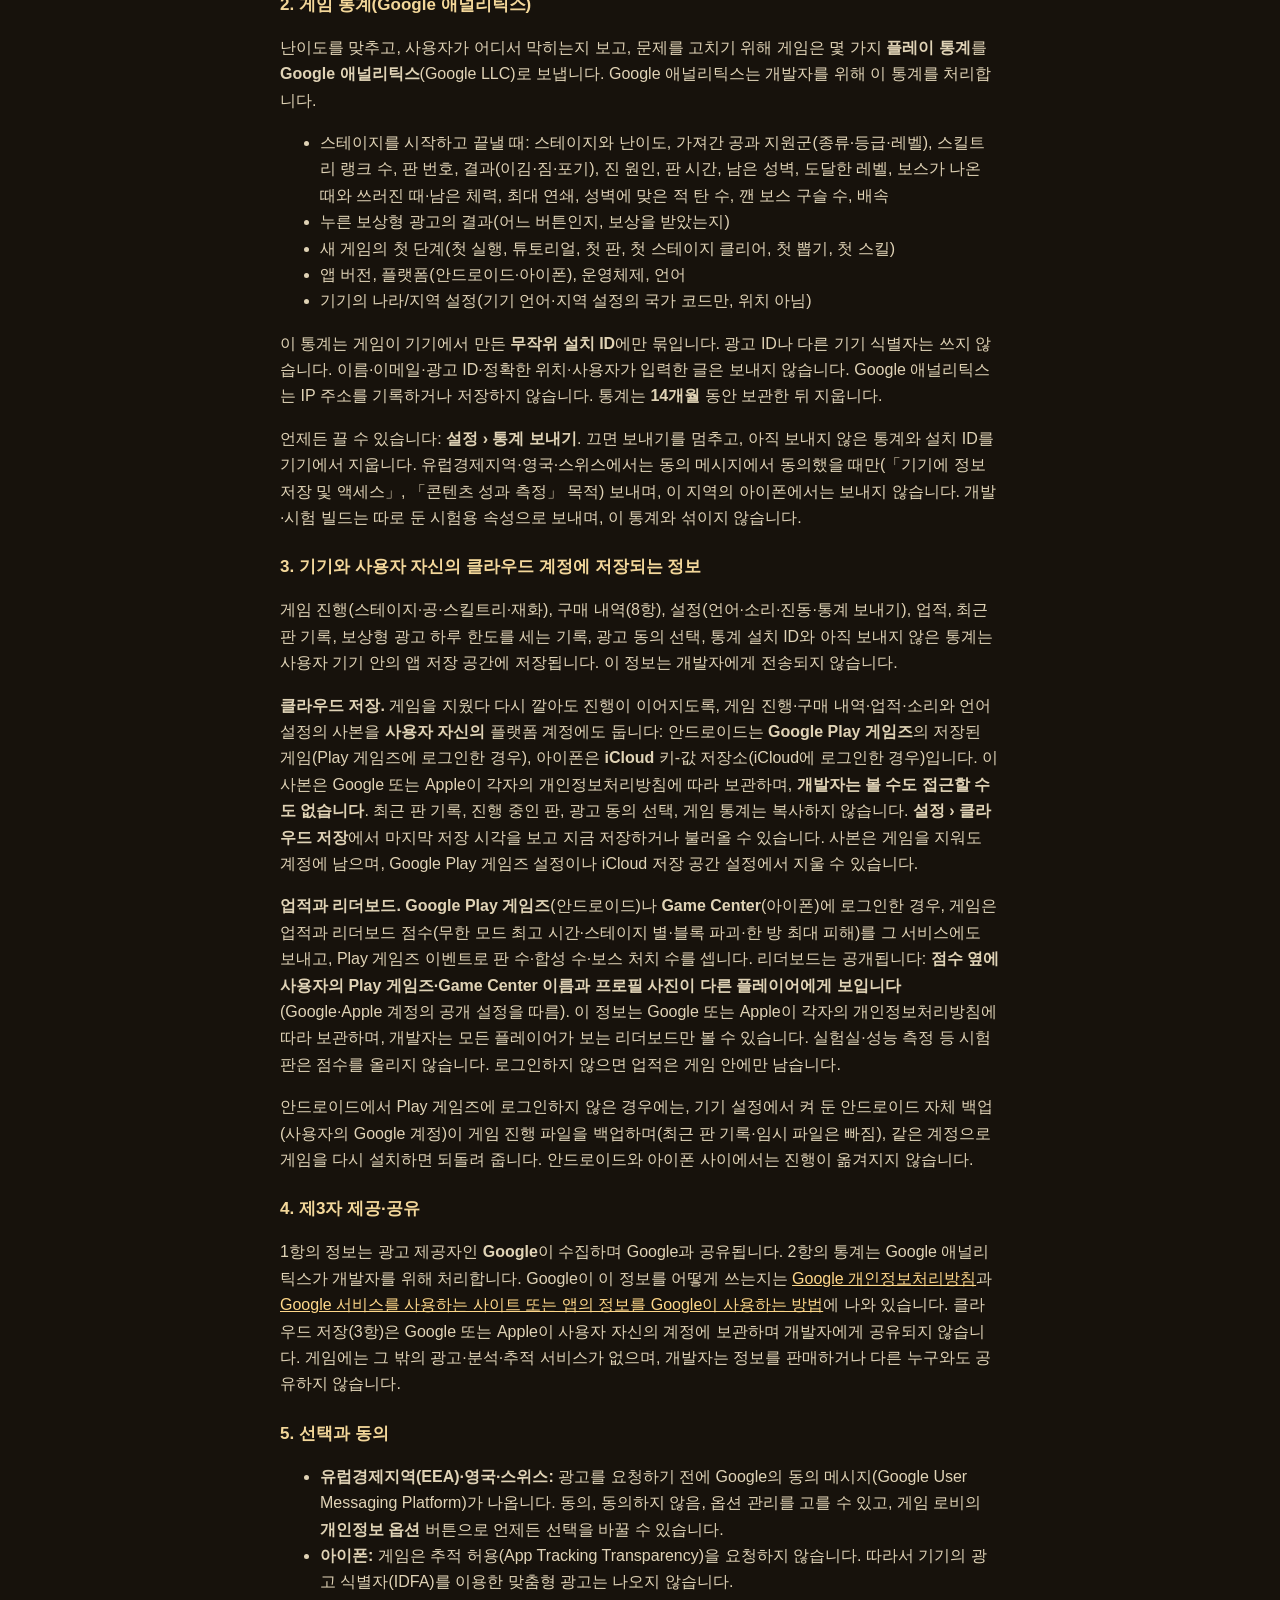
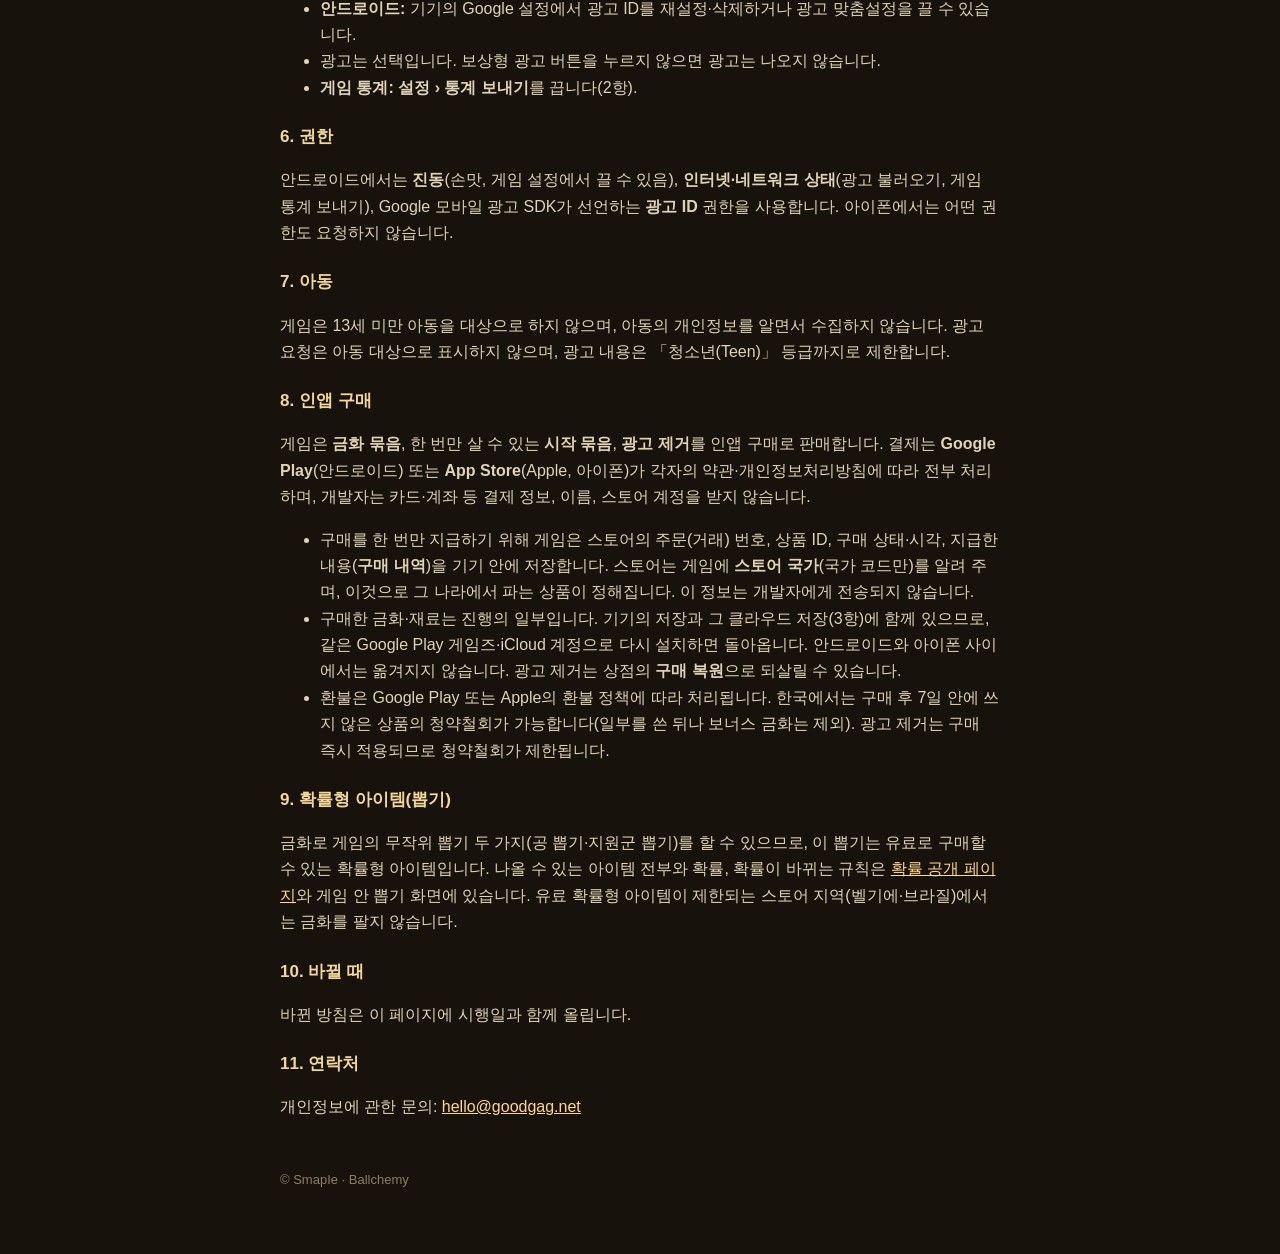
==== commit 2c6ebf53: "docs(privacy): achievements and public leaderboards on Google Play Games / Game Center — your player" ====
--- a/privacy/index.html
+++ b/privacy/index.html
@@ -20,7 +20,7 @@
 
   <section id="en" lang="en">
     <h2>English</h2>
-    <p class="date">Effective date: November 14, 2026</p>
+    <p class="date">Effective date: November 15, 2026</p>
     <p>SmapIe ("the developer") makes the mobile game "Ballchemy" ("the game") for iPhone and Android. This policy explains what information the game handles, including the rewarded ads it shows through Google AdMob, the game statistics it sends to Google Analytics, its in-app purchases and its cloud save in your own Google Play Games or iCloud account.</p>
 
     <h3>1. Information we collect</h3>
@@ -48,6 +48,7 @@
     <h3>3. Information stored on your device and in your own cloud account</h3>
     <p>Your game progress (stages, balls, skill tree, currencies), purchase history (section 8), settings (language, sound, vibration, usage stats), achievements, recent run records, the counts that limit rewarded ads per day, your ad consent choice, and the statistics install ID with the statistics waiting to be sent are saved in the app's storage on your device. They are never sent to the developer.</p>
     <p><strong>Cloud save.</strong> So that your progress comes back when you reinstall the game, a copy of your game progress, purchase history, achievements and sound and language settings is also kept in <strong>your own</strong> platform account: <strong>Google Play Games</strong> saved games on Android (when you are signed in to Play Games) or <strong>iCloud</strong> key-value storage on iPhone (when you are signed in to iCloud). Google or Apple stores it under its own privacy policy; <strong>the developer cannot see or access it</strong>. The recent run records, a run in progress, your ad consent choice and the game statistics are not copied. <strong>Settings › Cloud save</strong> shows when it was last saved and lets you save or load now. The copy stays in your account after you uninstall the game; you can delete it in your Google Play Games settings or your iCloud storage settings.</p>
+    <p><strong>Achievements and leaderboards.</strong> When you are signed in to <strong>Google Play Games</strong> (Android) or <strong>Game Center</strong> (iPhone), the game also reports your achievements and your scores on its leaderboards (endless mode best time, stage stars, blocks broken, biggest hit) to that service, and its Play Games events count runs, fusions and bosses defeated. Leaderboards are public: <strong>your Play Games or Game Center name and avatar appear next to your score</strong> to other players, under the visibility settings of your Google or Apple account. Google or Apple keeps this data under its own privacy policy; the developer only sees the leaderboards that every player sees. The lab, a benchmark and other test runs never post a score. If you do not sign in, achievements stay only in the game.</p>
     <p>On Android, if you are not signed in to Play Games, Android's own backup to your Google account (when it is turned on in your device settings) includes the game's progress files — not the run records or temporary files — and brings them back when you install the game again on that account. Progress is not moved between Android and iPhone.</p>
 
     <h3>4. Sharing with third parties</h3>
@@ -88,7 +89,7 @@
 
   <section id="ko" lang="ko">
     <h2>한국어</h2>
-    <p class="date">시행일: 2026년 11월 14일</p>
+    <p class="date">시행일: 2026년 11월 15일</p>
     <p>SmapIe(이하 「개발자」)는 아이폰·안드로이드용 모바일 게임 「볼케미(Ballchemy)」(이하 「게임」)를 제공합니다. 이 방침은 게임이 다루는 정보와, 게임이 Google AdMob으로 보여 주는 보상형 광고, Google 애널리틱스로 보내는 게임 통계, 인앱 구매, 사용자 자신의 Google Play 게임즈·iCloud 계정에 두는 클라우드 저장을 설명합니다.</p>
 
     <h3>1. 수집하는 정보</h3>
@@ -116,6 +117,7 @@
     <h3>3. 기기와 사용자 자신의 클라우드 계정에 저장되는 정보</h3>
     <p>게임 진행(스테이지·공·스킬트리·재화), 구매 내역(8항), 설정(언어·소리·진동·통계 보내기), 업적, 최근 판 기록, 보상형 광고 하루 한도를 세는 기록, 광고 동의 선택, 통계 설치 ID와 아직 보내지 않은 통계는 사용자 기기 안의 앱 저장 공간에 저장됩니다. 이 정보는 개발자에게 전송되지 않습니다.</p>
     <p><strong>클라우드 저장.</strong> 게임을 지웠다 다시 깔아도 진행이 이어지도록, 게임 진행·구매 내역·업적·소리와 언어 설정의 사본을 <strong>사용자 자신의</strong> 플랫폼 계정에도 둡니다: 안드로이드는 <strong>Google Play 게임즈</strong>의 저장된 게임(Play 게임즈에 로그인한 경우), 아이폰은 <strong>iCloud</strong> 키-값 저장소(iCloud에 로그인한 경우)입니다. 이 사본은 Google 또는 Apple이 각자의 개인정보처리방침에 따라 보관하며, <strong>개발자는 볼 수도 접근할 수도 없습니다</strong>. 최근 판 기록, 진행 중인 판, 광고 동의 선택, 게임 통계는 복사하지 않습니다. <strong>설정 › 클라우드 저장</strong>에서 마지막 저장 시각을 보고 지금 저장하거나 불러올 수 있습니다. 사본은 게임을 지워도 계정에 남으며, Google Play 게임즈 설정이나 iCloud 저장 공간 설정에서 지울 수 있습니다.</p>
+    <p><strong>업적과 리더보드.</strong> <strong>Google Play 게임즈</strong>(안드로이드)나 <strong>Game Center</strong>(아이폰)에 로그인한 경우, 게임은 업적과 리더보드 점수(무한 모드 최고 시간·스테이지 별·블록 파괴·한 방 최대 피해)를 그 서비스에도 보내고, Play 게임즈 이벤트로 판 수·합성 수·보스 처치 수를 셉니다. 리더보드는 공개됩니다: <strong>점수 옆에 사용자의 Play 게임즈·Game Center 이름과 프로필 사진이 다른 플레이어에게 보입니다</strong>(Google·Apple 계정의 공개 설정을 따름). 이 정보는 Google 또는 Apple이 각자의 개인정보처리방침에 따라 보관하며, 개발자는 모든 플레이어가 보는 리더보드만 볼 수 있습니다. 실험실·성능 측정 등 시험 판은 점수를 올리지 않습니다. 로그인하지 않으면 업적은 게임 안에만 남습니다.</p>
     <p>안드로이드에서 Play 게임즈에 로그인하지 않은 경우에는, 기기 설정에서 켜 둔 안드로이드 자체 백업(사용자의 Google 계정)이 게임 진행 파일을 백업하며(최근 판 기록·임시 파일은 빠짐), 같은 계정으로 게임을 다시 설치하면 되돌려 줍니다. 안드로이드와 아이폰 사이에서는 진행이 옮겨지지 않습니다.</p>
 
     <h3>4. 제3자 제공·공유</h3>
